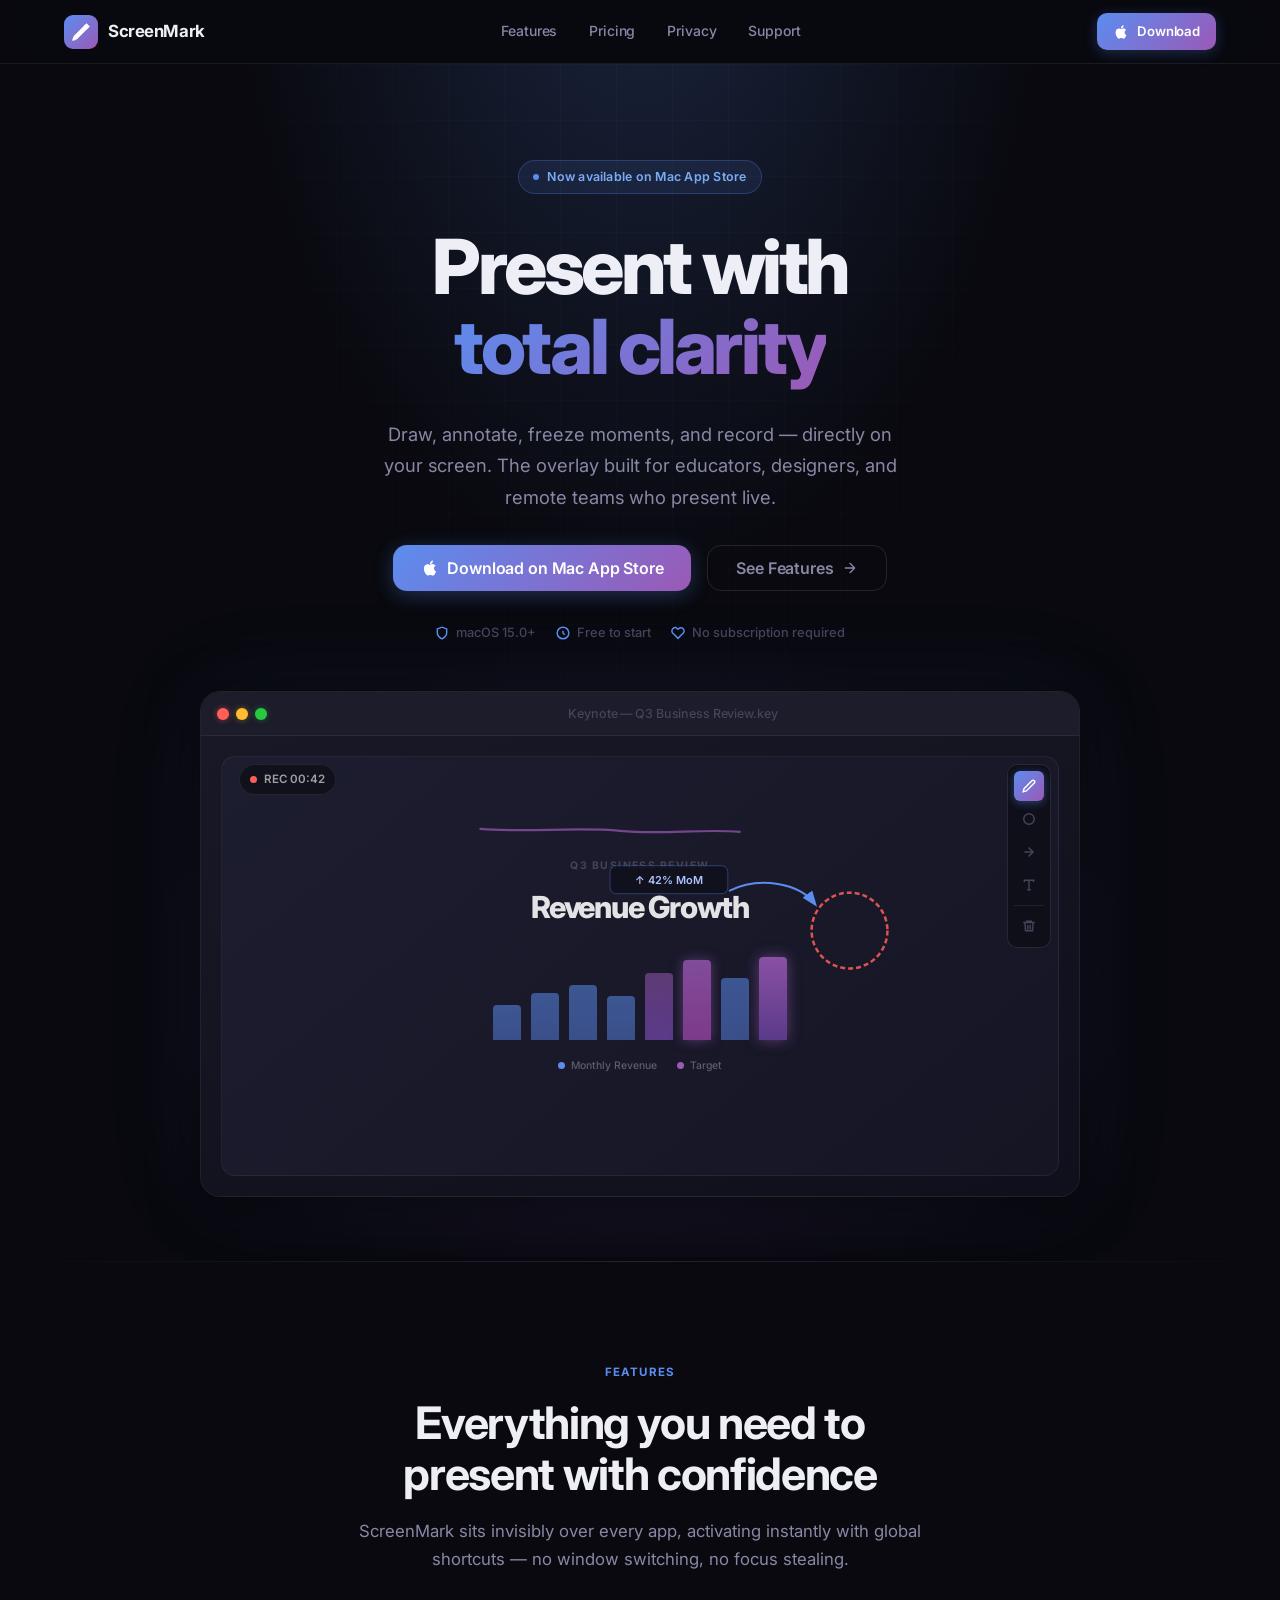
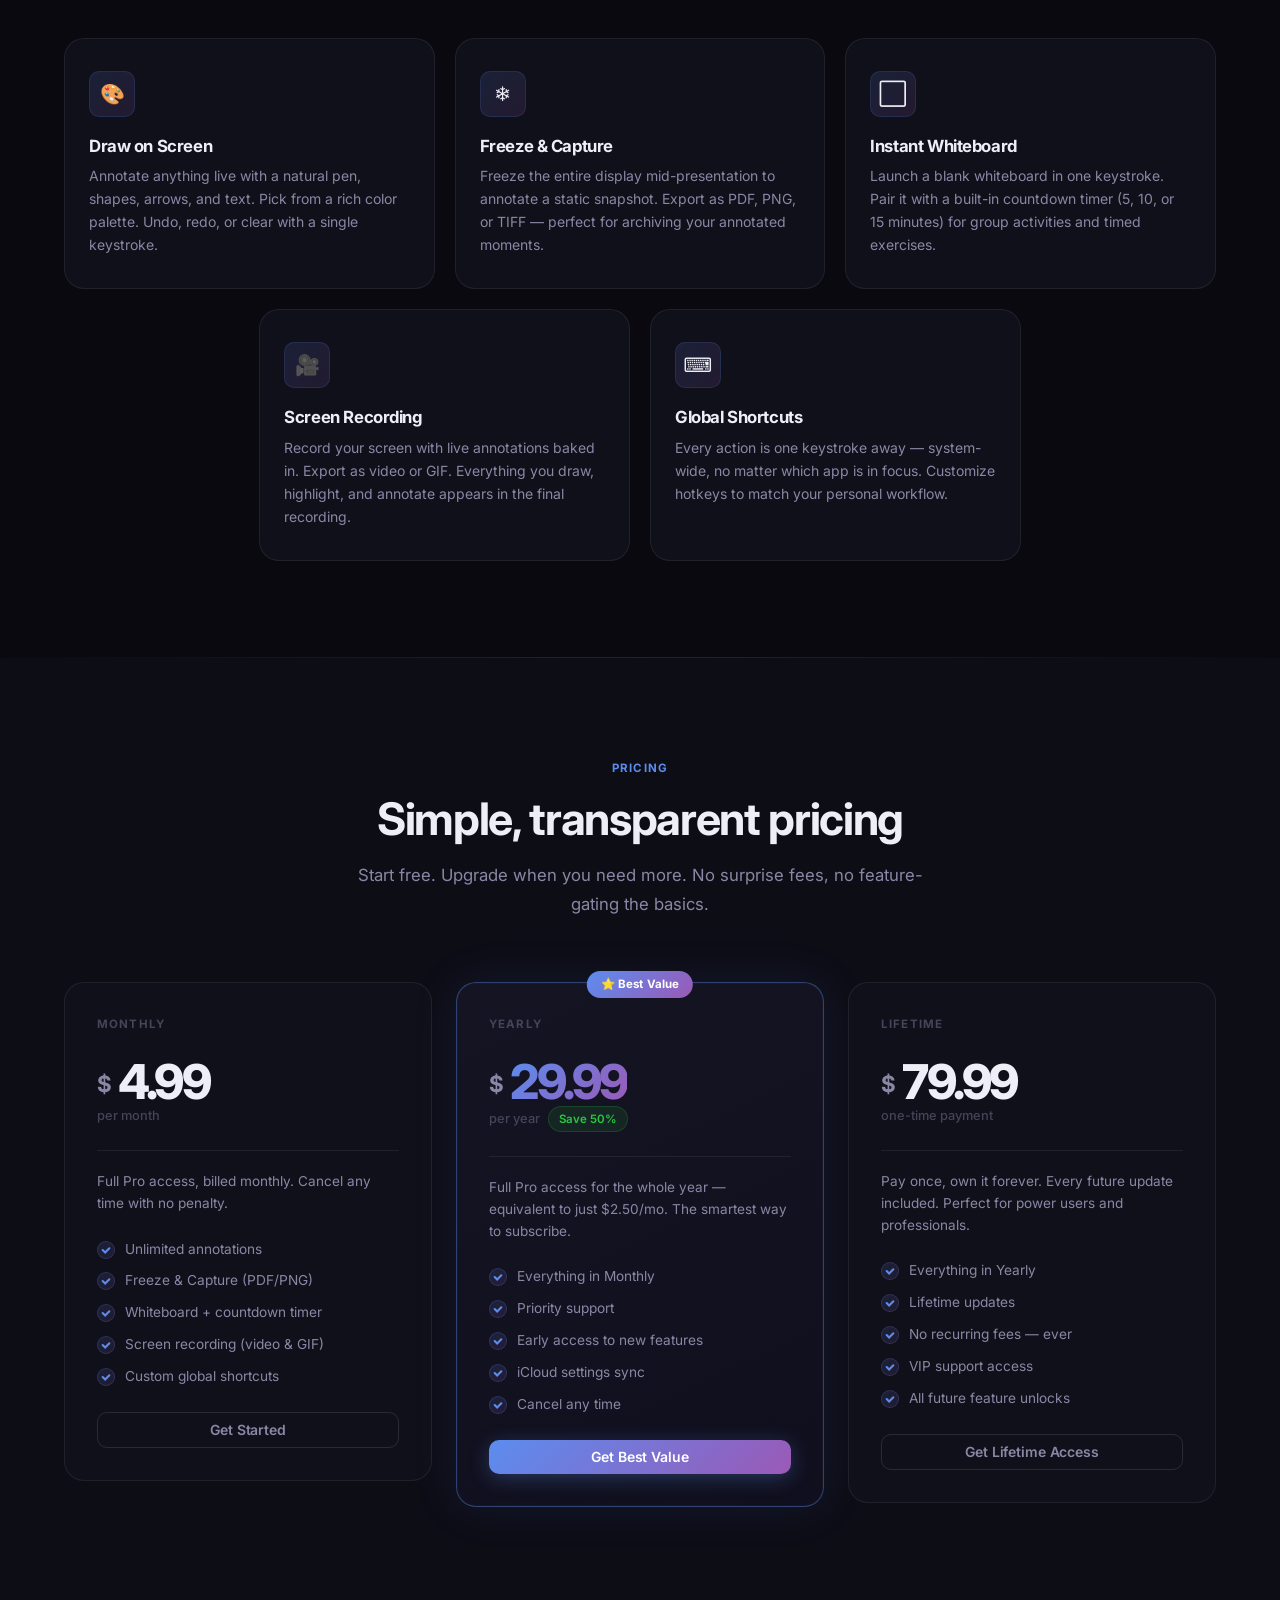
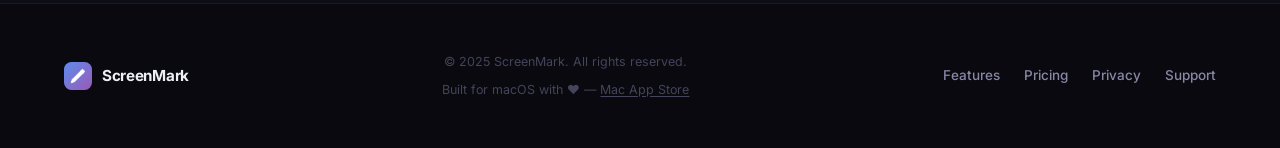
==== index.html @ d0763e87 "Rebuild public site: dark landing page + remove internal docs - Remove all internal docs (adr/, app-" ====
<!DOCTYPE html>
<html lang="en">
<head>
  <meta charset="UTF-8" />
  <meta name="viewport" content="width=device-width, initial-scale=1.0" />
  <title>ScreenMark — The Presentation Overlay for Mac</title>
  <meta name="description" content="Draw, annotate, freeze, and record directly on your screen. The macOS presentation overlay built for educators, designers, and remote teams." />
  <meta property="og:title" content="ScreenMark — The Presentation Overlay for Mac" />
  <meta property="og:description" content="Annotate your screen, freeze moments, collaborate on a whiteboard — all without leaving your presentation." />
  <meta property="og:type" content="website" />
  <meta name="twitter:card" content="summary_large_image" />
  <meta name="theme-color" content="#09090f" />
  <link rel="preconnect" href="https://fonts.googleapis.com" />
  <link rel="preconnect" href="https://fonts.gstatic.com" crossorigin />
  <link rel="stylesheet" href="assets/site.css" />
</head>
<body>

<!-- ============================================================
     NAVIGATION
     ============================================================ -->
<nav class="nav">
  <div class="nav-inner">
    <a href="index.html" class="nav-logo">
      <!-- Logo Icon -->
      <svg class="nav-logo-icon" width="34" height="34" viewBox="0 0 34 34" fill="none" xmlns="http://www.w3.org/2000/svg">
        <defs>
          <linearGradient id="lg1" x1="0%" y1="0%" x2="100%" y2="100%">
            <stop offset="0%" stop-color="#5b8def"/>
            <stop offset="100%" stop-color="#9b59b6"/>
          </linearGradient>
        </defs>
        <rect width="34" height="34" rx="9" fill="url(#lg1)"/>
        <path d="M22.5 8.5L25.5 11.5L13 24L8.5 25.5L10 21L22.5 8.5Z" fill="white" stroke="white" stroke-width=".5" stroke-linejoin="round"/>
        <path d="M20.5 10.5L23.5 13.5" stroke="rgba(255,255,255,0.55)" stroke-width="1.5" stroke-linecap="round"/>
        <circle cx="10" cy="24" r="1.5" fill="rgba(255,255,255,0.7)"/>
      </svg>
      ScreenMark
    </a>

    <div class="nav-links">
      <a href="#features">Features</a>
      <a href="#pricing">Pricing</a>
      <a href="privacy/">Privacy</a>
      <a href="support/">Support</a>
    </div>

    <div class="nav-actions">
      <a href="https://apps.apple.com/app/id6763122210" class="btn-appstore-nav" target="_blank" rel="noopener">
        <svg width="16" height="16" viewBox="0 0 24 24" fill="currentColor"><path d="M18.71 19.5c-.83 1.24-1.71 2.45-3.05 2.47-1.34.03-1.77-.79-3.29-.79-1.53 0-2 .77-3.27.82-1.31.05-2.3-1.32-3.14-2.53C4.25 17 2.94 12.45 4.7 9.39c.87-1.52 2.43-2.48 4.12-2.51 1.28-.02 2.5.87 3.29.87.78 0 2.26-1.07 3.8-.91.65.03 2.47.26 3.64 1.98-.09.06-2.17 1.28-2.15 3.81.03 3.02 2.65 4.03 2.68 4.04-.03.07-.42 1.44-1.38 2.83M13 3.5c.73-.83 1.94-1.46 2.94-1.5.13 1.17-.34 2.35-1.04 3.19-.69.85-1.83 1.51-2.95 1.42-.15-1.15.41-2.35 1.05-3.11z"/></svg>
        Download
      </a>
      <button class="nav-hamburger" id="hamburger" aria-label="Toggle menu">
        <span></span><span></span><span></span>
      </button>
    </div>
  </div>
</nav>

<div class="nav-mobile" id="navMobile">
  <a href="#features">Features</a>
  <a href="#pricing">Pricing</a>
  <a href="privacy/">Privacy</a>
  <a href="support/">Support</a>
  <a href="https://apps.apple.com/app/id6763122210" target="_blank" rel="noopener">↗ Download on Mac App Store</a>
</div>

<!-- ============================================================
     HERO
     ============================================================ -->
<section class="hero">
  <div class="hero-glow"></div>
  <div class="hero-grid-bg"></div>

  <div class="container">
    <div class="hero-inner">

      <div class="hero-badge fade-up">
        <span class="badge-dot"></span>
        Now available on Mac App Store
      </div>

      <h1 class="hero-headline fade-up">
        Present with<br />
        <span class="gradient-text">total clarity</span>
      </h1>

      <p class="hero-sub fade-up">
        Draw, annotate, freeze moments, and record — directly on your screen.
        The overlay built for educators, designers, and remote teams who present live.
      </p>

      <div class="hero-ctas fade-up">
        <a href="https://apps.apple.com/app/id6763122210" class="btn btn-primary btn-lg" target="_blank" rel="noopener">
          <svg width="18" height="18" viewBox="0 0 24 24" fill="currentColor"><path d="M18.71 19.5c-.83 1.24-1.71 2.45-3.05 2.47-1.34.03-1.77-.79-3.29-.79-1.53 0-2 .77-3.27.82-1.31.05-2.3-1.32-3.14-2.53C4.25 17 2.94 12.45 4.7 9.39c.87-1.52 2.43-2.48 4.12-2.51 1.28-.02 2.5.87 3.29.87.78 0 2.26-1.07 3.8-.91.65.03 2.47.26 3.64 1.98-.09.06-2.17 1.28-2.15 3.81.03 3.02 2.65 4.03 2.68 4.04-.03.07-.42 1.44-1.38 2.83M13 3.5c.73-.83 1.94-1.46 2.94-1.5.13 1.17-.34 2.35-1.04 3.19-.69.85-1.83 1.51-2.95 1.42-.15-1.15.41-2.35 1.05-3.11z"/></svg>
          Download on Mac App Store
        </a>
        <a href="#features" class="btn btn-ghost btn-lg">
          See Features
          <svg width="16" height="16" viewBox="0 0 24 24" fill="none" stroke="currentColor" stroke-width="2" stroke-linecap="round" stroke-linejoin="round"><path d="M5 12h14M12 5l7 7-7 7"/></svg>
        </a>
      </div>

      <div class="hero-meta fade-up">
        <div class="hero-meta-item">
          <svg width="14" height="14" viewBox="0 0 24 24" fill="none" stroke="currentColor" stroke-width="2.5"><path d="M12 22s8-4 8-10V5l-8-3-8 3v7c0 6 8 10 8 10z"/></svg>
          macOS 15.0+
        </div>
        <div class="hero-meta-item">
          <svg width="14" height="14" viewBox="0 0 24 24" fill="none" stroke="currentColor" stroke-width="2.5"><circle cx="12" cy="12" r="10"/><path d="M12 8v4l3 3"/></svg>
          Free to start
        </div>
        <div class="hero-meta-item">
          <svg width="14" height="14" viewBox="0 0 24 24" fill="none" stroke="currentColor" stroke-width="2.5"><path d="M20.84 4.61a5.5 5.5 0 0 0-7.78 0L12 5.67l-1.06-1.06a5.5 5.5 0 0 0-7.78 7.78l1.06 1.06L12 21.23l7.78-7.78 1.06-1.06a5.5 5.5 0 0 0 0-7.78z"/></svg>
          No subscription required
        </div>
      </div>

      <!-- Mock macOS Window -->
      <div class="hero-window-wrap fade-up">
        <div class="window-outer-glow"></div>
        <div class="mac-window">
          <div class="mac-titlebar">
            <div class="mac-dots">
              <div class="mac-dot close"></div>
              <div class="mac-dot min"></div>
              <div class="mac-dot max"></div>
            </div>
            <div class="mac-title-text">Keynote — Q3 Business Review.key</div>
          </div>

          <div class="mac-content">
            <!-- Slide content -->
            <div class="slide-frame">
              <div class="slide-header">
                <div class="slide-eyebrow">Q3 Business Review</div>
                <div class="slide-title">Revenue Growth</div>
              </div>

              <div class="slide-chart-area">
                <div class="s-bar" style="height:38%;background:linear-gradient(to top,#3a4f8a,#5b8def88);"></div>
                <div class="s-bar" style="height:52%;background:linear-gradient(to top,#3a4f8a,#5b8def88);"></div>
                <div class="s-bar" style="height:61%;background:linear-gradient(to top,#3a4f8a,#5b8def88);"></div>
                <div class="s-bar" style="height:48%;background:linear-gradient(to top,#3a4f8a,#5b8def88);"></div>
                <div class="s-bar" style="height:74%;background:linear-gradient(to top,#5b3a8a,#9b59b688);"></div>
                <div class="s-bar" style="height:88%;background:linear-gradient(to top,#7c3a8a,#9b59b6cc);box-shadow:0 0 12px rgba(155,89,182,.5);"></div>
                <div class="s-bar" style="height:68%;background:linear-gradient(to top,#3a4f8a,#5b8def88);"></div>
                <div class="s-bar" style="height:92%;background:linear-gradient(to top,#5b3a8a,#9b59b6dd);box-shadow:0 0 14px rgba(155,89,182,.55);"></div>
              </div>

              <div class="slide-legend">
                <div class="legend-item">
                  <div class="legend-dot" style="background:#5b8def;"></div>
                  Monthly Revenue
                </div>
                <div class="legend-item">
                  <div class="legend-dot" style="background:#9b59b6;"></div>
                  Target
                </div>
              </div>
            </div>

            <!-- SVG Annotations Overlay -->
            <svg class="window-annotations" viewBox="0 0 880 460" preserveAspectRatio="xMidYMid meet" xmlns="http://www.w3.org/2000/svg">
              <!-- Highlight circle around the peak bar -->
              <circle cx="650" cy="195" r="38" fill="none" stroke="#ff5f57" stroke-width="2.5" stroke-dasharray="5 3" opacity="0.85"/>
              <!-- Arrow pointing to circle -->
              <path d="M 530 155 C 560 140, 600 148, 615 168" fill="none" stroke="#5b8def" stroke-width="2" stroke-linecap="round" marker-end="url(#arrow)"/>
              <!-- Text annotation label -->
              <rect x="410" y="130" width="118" height="28" rx="6" fill="rgba(16,16,28,0.88)" stroke="rgba(91,141,239,0.35)" stroke-width="1"/>
              <text x="469" y="148" text-anchor="middle" font-family="Inter,system-ui,sans-serif" font-size="11" font-weight="600" fill="#aac4ff">↑ 42% MoM</text>
              <!-- Freehand underline on slide title area -->
              <path d="M 280 93 C 320 97, 380 91, 420 95 C 460 99, 500 93, 540 96" fill="none" stroke="#9b59b6" stroke-width="2.2" stroke-linecap="round" opacity="0.7"/>
              <!-- Arrowhead marker -->
              <defs>
                <marker id="arrow" markerWidth="8" markerHeight="8" refX="6" refY="3" orient="auto">
                  <path d="M0,0 L0,6 L8,3 z" fill="#5b8def"/>
                </marker>
              </defs>
            </svg>

            <!-- ScreenMark Overlay Toolbar -->
            <div class="sm-toolbar">
              <div class="sm-tool active" title="Pen">
                <svg width="14" height="14" viewBox="0 0 24 24" fill="none" stroke="currentColor" stroke-width="2.5" stroke-linecap="round"><path d="M17 3a2.828 2.828 0 1 1 4 4L7.5 20.5 2 22l1.5-5.5L17 3z"/></svg>
              </div>
              <div class="sm-tool" title="Circle">
                <svg width="14" height="14" viewBox="0 0 24 24" fill="none" stroke="currentColor" stroke-width="2.5"><circle cx="12" cy="12" r="9"/></svg>
              </div>
              <div class="sm-tool" title="Arrow">
                <svg width="14" height="14" viewBox="0 0 24 24" fill="none" stroke="currentColor" stroke-width="2.5" stroke-linecap="round"><path d="M5 12h14M12 5l7 7-7 7"/></svg>
              </div>
              <div class="sm-tool" title="Text">
                <svg width="14" height="14" viewBox="0 0 24 24" fill="none" stroke="currentColor" stroke-width="2.5"><path d="M4 7V4h16v3M9 20h6M12 4v16"/></svg>
              </div>
              <div style="height:1px;background:rgba(255,255,255,.08);margin:2px 0;"></div>
              <div class="sm-tool" title="Clear">
                <svg width="14" height="14" viewBox="0 0 24 24" fill="none" stroke="currentColor" stroke-width="2.5" stroke-linecap="round"><path d="M3 6h18M19 6l-1 14H6L5 6M10 11v6M14 11v6M8 6V4h8v2"/></svg>
              </div>
            </div>

            <!-- Recording indicator -->
            <div class="rec-indicator">
              <div class="rec-dot"></div>
              REC 00:42
            </div>
          </div>
        </div>
      </div>
      <!-- /mock window -->

    </div>
  </div>
</section>

<hr class="divider" />

<!-- ============================================================
     FEATURES
     ============================================================ -->
<section id="features">
  <div class="container">
    <div class="section-head center fade-up">
      <span class="section-tag">Features</span>
      <h2>Everything you need to present with confidence</h2>
      <p>ScreenMark sits invisibly over every app, activating instantly with global shortcuts — no window switching, no focus stealing.</p>
    </div>

    <div class="features-grid">

      <div class="feat-card fade-up">
        <div class="feat-icon">🎨</div>
        <h3>Draw on Screen</h3>
        <p>Annotate anything live with a natural pen, shapes, arrows, and text. Pick from a rich color palette. Undo, redo, or clear with a single keystroke.</p>
      </div>

      <div class="feat-card fade-up">
        <div class="feat-icon">❄️</div>
        <h3>Freeze &amp; Capture</h3>
        <p>Freeze the entire display mid-presentation to annotate a static snapshot. Export as PDF, PNG, or TIFF — perfect for archiving your annotated moments.</p>
      </div>

      <div class="feat-card fade-up">
        <div class="feat-icon">⬜</div>
        <h3>Instant Whiteboard</h3>
        <p>Launch a blank whiteboard in one keystroke. Pair it with a built-in countdown timer (5, 10, or 15 minutes) for group activities and timed exercises.</p>
      </div>

      <div class="feat-card fade-up">
        <div class="feat-icon">🎥</div>
        <h3>Screen Recording</h3>
        <p>Record your screen with live annotations baked in. Export as video or GIF. Everything you draw, highlight, and annotate appears in the final recording.</p>
      </div>

      <div class="feat-card fade-up">
        <div class="feat-icon">⌨️</div>
        <h3>Global Shortcuts</h3>
        <p>Every action is one keystroke away — system-wide, no matter which app is in focus. Customize hotkeys to match your personal workflow.</p>
      </div>

    </div>
  </div>
</section>

<hr class="divider" />

<!-- ============================================================
     PRICING
     ============================================================ -->
<section id="pricing" class="pricing-section">
  <div class="container">
    <div class="section-head center fade-up">
      <span class="section-tag">Pricing</span>
      <h2>Simple, transparent pricing</h2>
      <p>Start free. Upgrade when you need more. No surprise fees, no feature-gating the basics.</p>
    </div>

    <div class="pricing-grid">

      <!-- Monthly -->
      <div class="price-card fade-up">
        <div class="price-tier">Monthly</div>
        <div>
          <div class="price-amount-row">
            <span class="price-dollar">$</span>
            <span class="price-number">4.99</span>
          </div>
          <div class="price-period">per month</div>
        </div>
        <p class="price-desc">Full Pro access, billed monthly. Cancel any time with no penalty.</p>
        <ul class="price-features">
          <li class="price-feat">
            <span class="price-check"><svg viewBox="0 0 12 12" fill="none" stroke="currentColor" stroke-width="2.5" stroke-linecap="round"><path d="M2 6l3 3 5-5"/></svg></span>
            Unlimited annotations
          </li>
          <li class="price-feat">
            <span class="price-check"><svg viewBox="0 0 12 12" fill="none" stroke="currentColor" stroke-width="2.5" stroke-linecap="round"><path d="M2 6l3 3 5-5"/></svg></span>
            Freeze &amp; Capture (PDF/PNG)
          </li>
          <li class="price-feat">
            <span class="price-check"><svg viewBox="0 0 12 12" fill="none" stroke="currentColor" stroke-width="2.5" stroke-linecap="round"><path d="M2 6l3 3 5-5"/></svg></span>
            Whiteboard + countdown timer
          </li>
          <li class="price-feat">
            <span class="price-check"><svg viewBox="0 0 12 12" fill="none" stroke="currentColor" stroke-width="2.5" stroke-linecap="round"><path d="M2 6l3 3 5-5"/></svg></span>
            Screen recording (video &amp; GIF)
          </li>
          <li class="price-feat">
            <span class="price-check"><svg viewBox="0 0 12 12" fill="none" stroke="currentColor" stroke-width="2.5" stroke-linecap="round"><path d="M2 6l3 3 5-5"/></svg></span>
            Custom global shortcuts
          </li>
        </ul>
        <div class="price-cta">
          <a href="https://apps.apple.com/app/id6763122210" class="btn btn-ghost" target="_blank" rel="noopener">Get Started</a>
        </div>
      </div>

      <!-- Yearly (Best Value) -->
      <div class="price-card best fade-up">
        <div class="price-badge">⭐ Best Value</div>
        <div class="price-tier">Yearly</div>
        <div>
          <div class="price-amount-row">
            <span class="price-dollar">$</span>
            <span class="price-number gradient-text">29.99</span>
          </div>
          <div class="price-period" style="display:flex;align-items:center;gap:8px;">
            per year
            <span class="savings-tag">Save 50%</span>
          </div>
        </div>
        <p class="price-desc">Full Pro access for the whole year — equivalent to just $2.50/mo. The smartest way to subscribe.</p>
        <ul class="price-features">
          <li class="price-feat">
            <span class="price-check"><svg viewBox="0 0 12 12" fill="none" stroke="currentColor" stroke-width="2.5" stroke-linecap="round"><path d="M2 6l3 3 5-5"/></svg></span>
            Everything in Monthly
          </li>
          <li class="price-feat">
            <span class="price-check"><svg viewBox="0 0 12 12" fill="none" stroke="currentColor" stroke-width="2.5" stroke-linecap="round"><path d="M2 6l3 3 5-5"/></svg></span>
            Priority support
          </li>
          <li class="price-feat">
            <span class="price-check"><svg viewBox="0 0 12 12" fill="none" stroke="currentColor" stroke-width="2.5" stroke-linecap="round"><path d="M2 6l3 3 5-5"/></svg></span>
            Early access to new features
          </li>
          <li class="price-feat">
            <span class="price-check"><svg viewBox="0 0 12 12" fill="none" stroke="currentColor" stroke-width="2.5" stroke-linecap="round"><path d="M2 6l3 3 5-5"/></svg></span>
            iCloud settings sync
          </li>
          <li class="price-feat">
            <span class="price-check"><svg viewBox="0 0 12 12" fill="none" stroke="currentColor" stroke-width="2.5" stroke-linecap="round"><path d="M2 6l3 3 5-5"/></svg></span>
            Cancel any time
          </li>
        </ul>
        <div class="price-cta">
          <a href="https://apps.apple.com/app/id6763122210" class="btn btn-primary" target="_blank" rel="noopener">Get Best Value</a>
        </div>
      </div>

      <!-- Lifetime -->
      <div class="price-card fade-up">
        <div class="price-tier">Lifetime</div>
        <div>
          <div class="price-amount-row">
            <span class="price-dollar">$</span>
            <span class="price-number">79.99</span>
          </div>
          <div class="price-period">one-time payment</div>
        </div>
        <p class="price-desc">Pay once, own it forever. Every future update included. Perfect for power users and professionals.</p>
        <ul class="price-features">
          <li class="price-feat">
            <span class="price-check"><svg viewBox="0 0 12 12" fill="none" stroke="currentColor" stroke-width="2.5" stroke-linecap="round"><path d="M2 6l3 3 5-5"/></svg></span>
            Everything in Yearly
          </li>
          <li class="price-feat">
            <span class="price-check"><svg viewBox="0 0 12 12" fill="none" stroke="currentColor" stroke-width="2.5" stroke-linecap="round"><path d="M2 6l3 3 5-5"/></svg></span>
            Lifetime updates
          </li>
          <li class="price-feat">
            <span class="price-check"><svg viewBox="0 0 12 12" fill="none" stroke="currentColor" stroke-width="2.5" stroke-linecap="round"><path d="M2 6l3 3 5-5"/></svg></span>
            No recurring fees — ever
          </li>
          <li class="price-feat">
            <span class="price-check"><svg viewBox="0 0 12 12" fill="none" stroke="currentColor" stroke-width="2.5" stroke-linecap="round"><path d="M2 6l3 3 5-5"/></svg></span>
            VIP support access
          </li>
          <li class="price-feat">
            <span class="price-check"><svg viewBox="0 0 12 12" fill="none" stroke="currentColor" stroke-width="2.5" stroke-linecap="round"><path d="M2 6l3 3 5-5"/></svg></span>
            All future feature unlocks
          </li>
        </ul>
        <div class="price-cta">
          <a href="https://apps.apple.com/app/id6763122210" class="btn btn-ghost" target="_blank" rel="noopener">Get Lifetime Access</a>
        </div>
      </div>

    </div>
  </div>
</section>

<!-- ============================================================
     FOOTER
     ============================================================ -->
<footer class="footer">
  <div class="container">
    <div class="footer-inner">
      <a href="index.html" class="footer-brand">
        <svg width="28" height="28" viewBox="0 0 34 34" fill="none">
          <defs>
            <linearGradient id="lg2" x1="0%" y1="0%" x2="100%" y2="100%">
              <stop offset="0%" stop-color="#5b8def"/>
              <stop offset="100%" stop-color="#9b59b6"/>
            </linearGradient>
          </defs>
          <rect width="34" height="34" rx="9" fill="url(#lg2)"/>
          <path d="M22.5 8.5L25.5 11.5L13 24L8.5 25.5L10 21L22.5 8.5Z" fill="white" stroke="white" stroke-width=".5" stroke-linejoin="round"/>
          <path d="M20.5 10.5L23.5 13.5" stroke="rgba(255,255,255,0.55)" stroke-width="1.5" stroke-linecap="round"/>
          <circle cx="10" cy="24" r="1.5" fill="rgba(255,255,255,0.7)"/>
        </svg>
        ScreenMark
      </a>

      <div class="footer-center">
        <p class="footer-copy">&copy; 2025 ScreenMark. All rights reserved.</p>
        <p class="footer-copy">Built for macOS with ❤️ — <a href="https://apps.apple.com/app/id6763122210" target="_blank" rel="noopener">Mac App Store</a></p>
      </div>

      <nav class="footer-links">
        <a href="#features">Features</a>
        <a href="#pricing">Pricing</a>
        <a href="privacy/">Privacy</a>
        <a href="support/">Support</a>
      </nav>
    </div>
  </div>
</footer>

<script>
  // Mobile hamburger
  const btn = document.getElementById('hamburger');
  const menu = document.getElementById('navMobile');
  btn.addEventListener('click', () => {
    menu.classList.toggle('open');
  });
  // Close on link click
  menu.querySelectorAll('a').forEach(a => {
    a.addEventListener('click', () => menu.classList.remove('open'));
  });

  // Scroll fade-in animation
  const observer = new IntersectionObserver((entries) => {
    entries.forEach(e => {
      if (e.isIntersecting) {
        e.target.classList.add('visible');
        observer.unobserve(e.target);
      }
    });
  }, { threshold: 0.1, rootMargin: '0px 0px -40px 0px' });

  document.querySelectorAll('.fade-up').forEach((el, i) => {
    el.style.transitionDelay = `${(i % 4) * 0.08}s`;
    observer.observe(el);
  });
</script>

</body>
</html>
---- assets/site.css ----
/* ============================================================
   SCREENMARK — SITE STYLESHEET
   ============================================================ */

@import url('https://fonts.googleapis.com/css2?family=Inter:wght@300;400;500;600;700;800;900&display=swap');

/* ============================================================
   DESIGN TOKENS
   ============================================================ */
:root {
  --bg-primary:     #09090f;
  --bg-secondary:   #0d0d16;
  --bg-card:        #10101a;
  --bg-card-hover:  #15152280;
  --bg-window:      #13131e;

  --border:         rgba(255, 255, 255, 0.07);
  --border-strong:  rgba(255, 255, 255, 0.11);
  --border-accent:  rgba(91, 141, 239, 0.28);

  --text-primary:   #eeeef6;
  --text-secondary: #8888a6;
  --text-muted:     #44445a;

  --accent-1:  #5b8def;
  --accent-2:  #9b59b6;
  --accent-3:  #7c6cf0;

  --grad:       linear-gradient(135deg, #5b8def 0%, #9b59b6 100%);
  --grad-h:     linear-gradient(135deg, #6f9ef3 0%, #aa68c6 100%);
  --grad-sub:   linear-gradient(135deg, rgba(91,141,239,.14) 0%, rgba(155,89,182,.14) 100%);
  --grad-glow:  radial-gradient(ellipse at 50% -10%, rgba(91,141,239,.22) 0%, transparent 65%);
  --grad-grid:  linear-gradient(rgba(255,255,255,.035) 1px, transparent 1px),
                linear-gradient(90deg, rgba(255,255,255,.035) 1px, transparent 1px);

  --font: 'Inter', system-ui, -apple-system, BlinkMacSystemFont, 'Segoe UI', sans-serif;

  --sp-1:  4px;
  --sp-2:  8px;
  --sp-3:  12px;
  --sp-4:  16px;
  --sp-5:  20px;
  --sp-6:  24px;
  --sp-8:  32px;
  --sp-10: 40px;
  --sp-12: 48px;
  --sp-16: 64px;
  --sp-24: 96px;

  --r-sm: 6px;
  --r-md: 10px;
  --r-lg: 14px;
  --r-xl: 20px;
  --r-2xl: 28px;

  --shadow-sm:   0 2px 8px rgba(0,0,0,.35);
  --shadow-md:   0 4px 24px rgba(0,0,0,.45);
  --shadow-lg:   0 8px 48px rgba(0,0,0,.55);
  --shadow-glow: 0 0 60px rgba(91,141,239,.12);

  --ease: cubic-bezier(.4,0,.2,1);
  --t:    .2s;
  --ts:   .35s;

  --nav-h: 64px;
  --container: 1200px;
  --pad: 24px;
}

/* ============================================================
   RESET
   ============================================================ */
*, *::before, *::after { box-sizing: border-box; margin: 0; padding: 0; }

html {
  font-size: 16px;
  scroll-behavior: smooth;
  -webkit-font-smoothing: antialiased;
  -moz-osx-font-smoothing: grayscale;
}

body {
  font-family: var(--font);
  background: var(--bg-primary);
  color: var(--text-primary);
  line-height: 1.6;
  overflow-x: hidden;
}

img, svg { max-width: 100%; display: block; }
a { color: inherit; text-decoration: none; }
ul, ol { list-style: none; }
button { font-family: inherit; cursor: pointer; border: none; background: none; }

/* ============================================================
   TYPOGRAPHY
   ============================================================ */
h1, h2, h3, h4 {
  line-height: 1.15;
  letter-spacing: -.03em;
  font-weight: 700;
}
h1 { font-size: clamp(2.6rem, 6.5vw, 4.75rem); font-weight: 800; }
h2 { font-size: clamp(1.85rem, 4vw, 2.8rem); }
h3 { font-size: clamp(1.15rem, 2vw, 1.4rem); font-weight: 700; }
p  { color: var(--text-secondary); }

.gradient-text {
  background: var(--grad);
  -webkit-background-clip: text;
  -webkit-text-fill-color: transparent;
  background-clip: text;
}

/* ============================================================
   LAYOUT
   ============================================================ */
.container {
  max-width: var(--container);
  margin: 0 auto;
  padding: 0 var(--pad);
}

/* ============================================================
   NAVIGATION
   ============================================================ */
.nav {
  position: sticky;
  top: 0;
  z-index: 200;
  height: var(--nav-h);
  display: flex;
  align-items: center;
  background: rgba(9, 9, 15, .82);
  backdrop-filter: blur(24px) saturate(180%);
  -webkit-backdrop-filter: blur(24px) saturate(180%);
  border-bottom: 1px solid var(--border);
}

.nav-inner {
  display: flex;
  align-items: center;
  justify-content: space-between;
  width: 100%;
  max-width: var(--container);
  margin: 0 auto;
  padding: 0 var(--pad);
  gap: var(--sp-8);
}

.nav-logo {
  display: flex;
  align-items: center;
  gap: 10px;
  font-size: 1.05rem;
  font-weight: 700;
  letter-spacing: -.025em;
  color: var(--text-primary);
  flex-shrink: 0;
  transition: opacity var(--t) var(--ease);
}
.nav-logo:hover { opacity: .8; }

.nav-links {
  display: flex;
  align-items: center;
  gap: var(--sp-8);
  flex: 1;
  justify-content: center;
}
.nav-links a {
  font-size: .875rem;
  font-weight: 500;
  color: var(--text-secondary);
  letter-spacing: -.01em;
  transition: color var(--t) var(--ease);
}
.nav-links a:hover { color: var(--text-primary); }

.nav-actions { display: flex; align-items: center; gap: var(--sp-3); flex-shrink: 0; }

.nav-hamburger {
  display: none;
  flex-direction: column;
  gap: 5px;
  padding: 8px;
}
.nav-hamburger span {
  display: block;
  width: 22px;
  height: 2px;
  background: var(--text-secondary);
  border-radius: 2px;
  transition: var(--t) var(--ease);
}

.nav-mobile {
  display: none;
  position: fixed;
  top: var(--nav-h);
  left: 0;
  right: 0;
  z-index: 199;
  background: rgba(9, 9, 15, .97);
  backdrop-filter: blur(24px);
  border-bottom: 1px solid var(--border);
  padding: var(--sp-5) var(--pad) var(--sp-6);
  flex-direction: column;
  gap: var(--sp-1);
}
.nav-mobile.open { display: flex; }
.nav-mobile a {
  padding: var(--sp-3) 0;
  font-size: .95rem;
  font-weight: 500;
  color: var(--text-secondary);
  border-bottom: 1px solid var(--border);
  transition: color var(--t) var(--ease);
}
.nav-mobile a:last-child { border: none; }
.nav-mobile a:hover { color: var(--text-primary); }

/* ============================================================
   BUTTONS
   ============================================================ */
.btn {
  display: inline-flex;
  align-items: center;
  justify-content: center;
  gap: 8px;
  padding: 10px 20px;
  border-radius: var(--r-md);
  font-size: .875rem;
  font-weight: 600;
  letter-spacing: -.01em;
  white-space: nowrap;
  cursor: pointer;
  border: none;
  text-decoration: none;
  transition: all var(--t) var(--ease);
  line-height: 1;
}

.btn-primary {
  background: var(--grad);
  color: #fff;
  box-shadow: 0 4px 20px rgba(91,141,239,.3);
}
.btn-primary:hover {
  background: var(--grad-h);
  transform: translateY(-1px);
  box-shadow: 0 8px 32px rgba(91,141,239,.42);
}
.btn-primary:active { transform: translateY(0); }

.btn-ghost {
  background: transparent;
  color: var(--text-secondary);
  border: 1px solid var(--border-strong);
}
.btn-ghost:hover {
  color: var(--text-primary);
  border-color: var(--border-accent);
  background: rgba(91,141,239,.06);
}

.btn-lg {
  padding: 14px 28px;
  font-size: 1rem;
  border-radius: var(--r-lg);
}

.btn-sm {
  padding: 7px 14px;
  font-size: .8rem;
  border-radius: var(--r-sm);
}

.btn-appstore-nav {
  display: inline-flex;
  align-items: center;
  gap: 8px;
  padding: 8px 16px;
  background: var(--grad);
  color: #fff;
  border-radius: var(--r-md);
  font-size: .825rem;
  font-weight: 600;
  letter-spacing: -.01em;
  transition: all var(--t) var(--ease);
  box-shadow: 0 3px 14px rgba(91,141,239,.28);
}
.btn-appstore-nav:hover {
  transform: translateY(-1px);
  box-shadow: 0 6px 22px rgba(91,141,239,.42);
  opacity: .95;
}

/* ============================================================
   HERO
   ============================================================ */
.hero {
  position: relative;
  padding: var(--sp-24) 0 var(--sp-16);
  overflow: hidden;
}

.hero-glow {
  position: absolute;
  top: -120px;
  left: 50%;
  transform: translateX(-50%);
  width: 900px;
  height: 700px;
  background: var(--grad-glow);
  pointer-events: none;
  z-index: 0;
}

.hero-grid-bg {
  position: absolute;
  inset: 0;
  background-image: var(--grad-grid);
  background-size: 56px 56px;
  mask-image: radial-gradient(ellipse at 50% 0%, rgba(0,0,0,.6) 0%, transparent 72%);
  -webkit-mask-image: radial-gradient(ellipse at 50% 0%, rgba(0,0,0,.6) 0%, transparent 72%);
  pointer-events: none;
  z-index: 0;
}

.hero-inner {
  position: relative;
  z-index: 1;
  display: flex;
  flex-direction: column;
  align-items: center;
  text-align: center;
  gap: var(--sp-8);
}

.hero-badge {
  display: inline-flex;
  align-items: center;
  gap: 8px;
  padding: 6px 14px;
  background: rgba(91,141,239,.1);
  border: 1px solid rgba(91,141,239,.25);
  border-radius: 100px;
  font-size: .775rem;
  font-weight: 600;
  color: #7aacf5;
  letter-spacing: .02em;
}
.badge-dot {
  width: 6px;
  height: 6px;
  border-radius: 50%;
  background: var(--accent-1);
  animation: badgePulse 2.2s ease-in-out infinite;
}

@keyframes badgePulse {
  0%, 100% { opacity: 1; transform: scale(1); }
  50% { opacity: .5; transform: scale(1.35); }
}

.hero-headline {
  max-width: 720px;
  letter-spacing: -.045em;
  line-height: 1.06;
}
.hero-sub {
  font-size: clamp(.95rem, 2vw, 1.15rem);
  color: var(--text-secondary);
  max-width: 530px;
  line-height: 1.7;
  font-weight: 400;
}
.hero-ctas {
  display: flex;
  gap: var(--sp-4);
  flex-wrap: wrap;
  justify-content: center;
  align-items: center;
}

.hero-meta {
  display: flex;
  align-items: center;
  gap: var(--sp-5);
  flex-wrap: wrap;
  justify-content: center;
}
.hero-meta-item {
  display: flex;
  align-items: center;
  gap: 7px;
  font-size: .8rem;
  color: var(--text-muted);
  font-weight: 500;
}
.hero-meta-item svg { color: var(--accent-1); }

/* ============================================================
   MOCK MACOS WINDOW
   ============================================================ */
.hero-window-wrap {
  position: relative;
  width: 100%;
  max-width: 880px;
  margin-top: var(--sp-4);
}

.window-outer-glow {
  position: absolute;
  inset: -60px;
  background: radial-gradient(ellipse at 50% 55%, rgba(91,141,239,.16) 0%, rgba(155,89,182,.07) 40%, transparent 70%);
  pointer-events: none;
}

.mac-window {
  position: relative;
  border-radius: var(--r-xl);
  overflow: hidden;
  border: 1px solid rgba(255,255,255,.1);
  box-shadow:
    0 0 0 1px rgba(255,255,255,.04) inset,
    var(--shadow-lg),
    0 0 100px rgba(91,141,239,.1);
}

.mac-titlebar {
  display: flex;
  align-items: center;
  gap: var(--sp-4);
  height: 44px;
  padding: 0 16px;
  background: #1c1c2a;
  border-bottom: 1px solid rgba(255,255,255,.07);
  flex-shrink: 0;
}
.mac-dots { display: flex; gap: 7px; }
.mac-dot {
  width: 12px; height: 12px;
  border-radius: 50%;
}
.mac-dot.close  { background: #ff5f57; box-shadow: 0 0 6px rgba(255,95,87,.5); }
.mac-dot.min    { background: #febc2e; box-shadow: 0 0 6px rgba(254,188,46,.4); }
.mac-dot.max    { background: #28c840; box-shadow: 0 0 6px rgba(40,200,64,.4); }

.mac-title-text {
  flex: 1;
  text-align: center;
  font-size: .78rem;
  font-weight: 500;
  color: var(--text-muted);
  letter-spacing: -.01em;
}

.mac-content {
  position: relative;
  height: 460px;
  background: linear-gradient(160deg, #181826 0%, #10101c 100%);
  overflow: hidden;
}

/* Slide inside the window */
.slide-frame {
  position: absolute;
  inset: 20px;
  border-radius: var(--r-lg);
  background: linear-gradient(140deg, #1d1d30 0%, #151524 100%);
  border: 1px solid rgba(255,255,255,.05);
  overflow: hidden;
  display: flex;
  flex-direction: column;
  align-items: center;
  justify-content: center;
  gap: 18px;
}

.slide-header {
  text-align: center;
}
.slide-eyebrow {
  font-size: .65rem;
  font-weight: 700;
  letter-spacing: .14em;
  text-transform: uppercase;
  color: var(--text-muted);
  margin-bottom: 8px;
}
.slide-title {
  font-size: 1.9rem;
  font-weight: 800;
  letter-spacing: -.04em;
  color: rgba(255,255,255,.88);
}

.slide-chart-area {
  display: flex;
  align-items: flex-end;
  gap: 10px;
  height: 90px;
  padding: 0 var(--sp-4);
}
.s-bar {
  border-radius: 4px 4px 0 0;
  width: 28px;
  transition: opacity .3s;
}

.slide-legend {
  display: flex;
  gap: 20px;
}
.legend-item {
  display: flex;
  align-items: center;
  gap: 6px;
  font-size: .65rem;
  color: rgba(255,255,255,.3);
  font-weight: 500;
}
.legend-dot {
  width: 7px; height: 7px;
  border-radius: 50%;
}

/* SVG annotation overlay */
.window-annotations {
  position: absolute;
  inset: 0;
  pointer-events: none;
}

/* ScreenMark overlay toolbar (right side of window) */
.sm-toolbar {
  position: absolute;
  top: 28px;
  right: 28px;
  display: flex;
  flex-direction: column;
  gap: 3px;
  padding: 6px;
  background: rgba(16,16,26,.92);
  border: 1px solid rgba(255,255,255,.1);
  border-radius: var(--r-md);
  backdrop-filter: blur(12px);
}
.sm-tool {
  width: 30px; height: 30px;
  border-radius: var(--r-sm);
  display: flex;
  align-items: center;
  justify-content: center;
  color: var(--text-muted);
  transition: background var(--t), color var(--t);
  font-size: .7rem;
}
.sm-tool.active {
  background: var(--grad);
  color: #fff;
  box-shadow: 0 2px 8px rgba(91,141,239,.4);
}
.sm-tool:hover:not(.active) {
  background: rgba(255,255,255,.06);
  color: var(--text-secondary);
}

/* Recording indicator */
.rec-indicator {
  position: absolute;
  top: 28px;
  left: 38px;
  display: flex;
  align-items: center;
  gap: 7px;
  padding: 5px 10px;
  background: rgba(16,16,26,.88);
  border: 1px solid rgba(255,255,255,.08);
  border-radius: 100px;
  font-size: .72rem;
  font-weight: 600;
  color: rgba(255,255,255,.6);
  backdrop-filter: blur(8px);
}
.rec-dot {
  width: 7px; height: 7px;
  border-radius: 50%;
  background: #ff5f57;
  animation: recPulse 1.4s ease-in-out infinite;
}
@keyframes recPulse {
  0%, 100% { opacity: 1; }
  50% { opacity: .35; }
}

/* ============================================================
   SECTION BASE
   ============================================================ */
section { padding: var(--sp-24) 0; }

.section-tag {
  display: inline-block;
  font-size: .72rem;
  font-weight: 700;
  text-transform: uppercase;
  letter-spacing: .1em;
  color: var(--accent-1);
  margin-bottom: var(--sp-4);
}

.section-head {
  margin-bottom: var(--sp-16);
}
.section-head.center {
  text-align: center;
  max-width: 600px;
  margin-left: auto;
  margin-right: auto;
}
.section-head h2 { margin-bottom: var(--sp-4); }
.section-head p { font-size: 1.05rem; line-height: 1.7; }

.divider {
  height: 1px;
  border: none;
  background: linear-gradient(90deg, transparent, var(--border-strong), transparent);
}

/* ============================================================
   FEATURES
   ============================================================ */
.features-grid {
  display: grid;
  grid-template-columns: repeat(6, 1fr);
  gap: var(--sp-5);
}
.feat-card {
  grid-column: span 2;
  padding: var(--sp-8) var(--sp-6);
  background: var(--bg-card);
  border: 1px solid var(--border);
  border-radius: var(--r-xl);
  position: relative;
  overflow: hidden;
  transition: all var(--t) var(--ease);
}
.feat-card::after {
  content: '';
  position: absolute;
  inset: 0;
  border-radius: var(--r-xl);
  border: 1px solid transparent;
  background: var(--grad) border-box;
  -webkit-mask: linear-gradient(#fff 0 0) padding-box, linear-gradient(#fff 0 0);
  -webkit-mask-composite: destination-out;
  mask-composite: exclude;
  opacity: 0;
  transition: opacity var(--t) var(--ease);
}
.feat-card:hover { background: var(--bg-card-hover); transform: translateY(-4px); box-shadow: var(--shadow-md); }
.feat-card:hover::after { opacity: 1; }

/* Row 2: items 4 and 5 — centered 2+2 layout */
.feat-card:nth-child(4) { grid-column: 2 / span 2; }
.feat-card:nth-child(5) { grid-column: 4 / span 2; }

.feat-icon {
  width: 46px;
  height: 46px;
  border-radius: var(--r-md);
  background: var(--grad-sub);
  border: 1px solid rgba(91,141,239,.15);
  display: flex;
  align-items: center;
  justify-content: center;
  font-size: 1.25rem;
  margin-bottom: var(--sp-5);
  transition: background var(--t), border-color var(--t);
}
.feat-card:hover .feat-icon {
  background: linear-gradient(135deg, rgba(91,141,239,.25) 0%, rgba(155,89,182,.25) 100%);
  border-color: rgba(91,141,239,.3);
}

.feat-card h3 {
  font-size: 1.05rem;
  font-weight: 700;
  margin-bottom: var(--sp-2);
  letter-spacing: -.025em;
}
.feat-card p {
  font-size: .875rem;
  line-height: 1.65;
  color: var(--text-secondary);
}

/* ============================================================
   PRICING
   ============================================================ */
.pricing-section { background: var(--bg-secondary); }

.pricing-grid {
  display: grid;
  grid-template-columns: repeat(3, 1fr);
  gap: var(--sp-6);
  align-items: start;
}

.price-card {
  padding: var(--sp-8);
  background: var(--bg-card);
  border: 1px solid var(--border);
  border-radius: var(--r-xl);
  display: flex;
  flex-direction: column;
  gap: var(--sp-6);
  position: relative;
  transition: all var(--t) var(--ease);
}
.price-card:hover {
  border-color: var(--border-accent);
  transform: translateY(-3px);
  box-shadow: var(--shadow-glow);
}
.price-card.best {
  border-color: rgba(91,141,239,.4);
  background: linear-gradient(155deg, #141422 0%, #100f1e 100%);
  box-shadow: 0 0 48px rgba(91,141,239,.1), 0 0 0 1px rgba(155,89,182,.06) inset;
}

.price-badge {
  position: absolute;
  top: -12px;
  left: 50%;
  transform: translateX(-50%);
  padding: 4px 14px;
  background: var(--grad);
  border-radius: 100px;
  font-size: .72rem;
  font-weight: 700;
  color: #fff;
  white-space: nowrap;
  letter-spacing: .01em;
}

.price-tier {
  font-size: .72rem;
  font-weight: 700;
  text-transform: uppercase;
  letter-spacing: .1em;
  color: var(--text-muted);
}

.price-amount-row {
  display: flex;
  align-items: baseline;
  gap: 6px;
}
.price-dollar {
  font-size: 1.4rem;
  font-weight: 700;
  color: var(--text-secondary);
  align-self: flex-start;
  margin-top: 8px;
}
.price-number {
  font-size: 3rem;
  font-weight: 800;
  letter-spacing: -.05em;
  color: var(--text-primary);
  line-height: 1;
}
.price-period {
  font-size: .8rem;
  color: var(--text-muted);
  font-weight: 500;
}

.price-desc {
  font-size: .85rem;
  color: var(--text-secondary);
  line-height: 1.6;
  border-top: 1px solid var(--border);
  padding-top: var(--sp-5);
}

.price-features {
  display: flex;
  flex-direction: column;
  gap: 10px;
  flex: 1;
}
.price-feat {
  display: flex;
  align-items: center;
  gap: 10px;
  font-size: .855rem;
  color: var(--text-secondary);
}
.price-check {
  flex-shrink: 0;
  width: 18px;
  height: 18px;
  border-radius: 50%;
  background: var(--grad-sub);
  border: 1px solid rgba(91,141,239,.2);
  display: flex;
  align-items: center;
  justify-content: center;
}
.price-check svg { width: 10px; height: 10px; color: var(--accent-1); }

.price-cta { margin-top: auto; }
.price-cta .btn { width: 100%; }

/* Savings tag */
.savings-tag {
  display: inline-flex;
  align-items: center;
  gap: 5px;
  padding: 3px 10px;
  background: rgba(40,200,64,.1);
  border: 1px solid rgba(40,200,64,.2);
  border-radius: 100px;
  font-size: .72rem;
  font-weight: 600;
  color: #28c840;
}

/* ============================================================
   FOOTER
   ============================================================ */
.footer {
  padding: var(--sp-12) 0;
  border-top: 1px solid var(--border);
}
.footer-inner {
  display: flex;
  align-items: center;
  justify-content: space-between;
  flex-wrap: wrap;
  gap: var(--sp-5);
}
.footer-brand {
  display: flex;
  align-items: center;
  gap: 10px;
  font-weight: 700;
  font-size: .95rem;
  letter-spacing: -.02em;
  color: var(--text-primary);
}
.footer-center {
  display: flex;
  flex-direction: column;
  align-items: center;
  gap: var(--sp-2);
}
.footer-copy {
  font-size: .78rem;
  color: var(--text-muted);
}
.footer-copy a {
  color: var(--text-muted);
  text-decoration: underline;
  text-underline-offset: 2px;
}
.footer-links {
  display: flex;
  gap: var(--sp-6);
}
.footer-links a {
  font-size: .845rem;
  font-weight: 500;
  color: var(--text-secondary);
  transition: color var(--t) var(--ease);
}
.footer-links a:hover { color: var(--text-primary); }

/* ============================================================
   INNER PAGE HERO
   ============================================================ */
.page-hero {
  padding: var(--sp-16) 0 var(--sp-10);
  border-bottom: 1px solid var(--border);
}
.page-hero h1 {
  font-size: clamp(2rem, 5vw, 3rem);
  font-weight: 800;
  letter-spacing: -.04em;
  margin-bottom: var(--sp-3);
}
.page-hero .meta-line {
  font-size: .85rem;
  color: var(--text-muted);
  font-weight: 500;
}

/* ============================================================
   PROSE (Privacy / Support content)
   ============================================================ */
.page-content { padding: var(--sp-16) 0 var(--sp-24); }
.prose-wrap { max-width: 780px; }

.prose h2 {
  font-size: 1.25rem;
  font-weight: 700;
  letter-spacing: -.025em;
  margin-top: var(--sp-12);
  margin-bottom: var(--sp-4);
  padding-bottom: var(--sp-3);
  border-bottom: 1px solid var(--border);
  color: var(--text-primary);
}
.prose h2:first-child { margin-top: 0; }

.prose p {
  font-size: .925rem;
  line-height: 1.78;
  color: var(--text-secondary);
  margin-bottom: var(--sp-4);
}
.prose p:last-child { margin-bottom: 0; }

.prose ul, .prose ol {
  padding-left: var(--sp-6);
  margin-bottom: var(--sp-4);
}
.prose li {
  font-size: .925rem;
  line-height: 1.7;
  color: var(--text-secondary);
  margin-bottom: var(--sp-2);
  list-style: disc;
}

.prose strong { color: var(--text-primary); font-weight: 600; }

.prose a {
  color: var(--accent-1);
  text-decoration: underline;
  text-decoration-color: rgba(91,141,239,.3);
  text-underline-offset: 3px;
  transition: text-decoration-color var(--t);
}
.prose a:hover { text-decoration-color: var(--accent-1); }

.info-callout {
  display: flex;
  gap: var(--sp-4);
  padding: var(--sp-5) var(--sp-6);
  background: rgba(91,141,239,.07);
  border: 1px solid rgba(91,141,239,.18);
  border-radius: var(--r-lg);
  margin-bottom: var(--sp-8);
}
.info-callout-icon { font-size: 1.1rem; flex-shrink: 0; margin-top: 1px; }
.info-callout p { margin: 0; font-size: .875rem; color: rgba(170,195,255,.8); }

/* ============================================================
   FAQ (Support page)
   ============================================================ */
.faq-list {
  display: flex;
  flex-direction: column;
  gap: var(--sp-4);
  margin-top: var(--sp-6);
}
.faq-item {
  padding: var(--sp-6);
  background: var(--bg-card);
  border: 1px solid var(--border);
  border-radius: var(--r-lg);
  transition: border-color var(--t) var(--ease);
}
.faq-item:hover { border-color: var(--border-accent); }
.faq-item h3 {
  font-size: .975rem;
  font-weight: 600;
  letter-spacing: -.015em;
  margin-bottom: var(--sp-3);
  color: var(--text-primary);
}
.faq-item p {
  font-size: .875rem;
  line-height: 1.68;
  margin: 0;
}

.contact-card {
  margin-top: var(--sp-16);
  padding: var(--sp-12) var(--sp-10);
  background: var(--grad-sub);
  border: 1px solid var(--border-accent);
  border-radius: var(--r-2xl);
  text-align: center;
  display: flex;
  flex-direction: column;
  align-items: center;
  gap: var(--sp-4);
}
.contact-card h2 {
  font-size: 1.6rem;
  letter-spacing: -.035em;
  color: var(--text-primary);
}
.contact-card p { font-size: .95rem; max-width: 440px; }
.contact-email {
  display: inline-flex;
  align-items: center;
  gap: 8px;
  font-size: 1.05rem;
  font-weight: 700;
  color: var(--accent-1);
  letter-spacing: -.015em;
  padding: 10px 20px;
  border: 1px solid rgba(91,141,239,.25);
  border-radius: var(--r-md);
  background: rgba(91,141,239,.07);
  transition: all var(--t) var(--ease);
}
.contact-email:hover {
  background: rgba(91,141,239,.13);
  border-color: rgba(91,141,239,.4);
}

/* ============================================================
   BACK LINK
   ============================================================ */
.back-link {
  display: inline-flex;
  align-items: center;
  gap: 7px;
  font-size: .85rem;
  font-weight: 500;
  color: var(--text-secondary);
  margin-bottom: var(--sp-5);
  transition: color var(--t) var(--ease);
}
.back-link:hover { color: var(--text-primary); }

/* ============================================================
   SCROLL FADE ANIMATION
   ============================================================ */
.fade-up {
  opacity: 0;
  transform: translateY(24px);
  transition: opacity .6s var(--ease), transform .6s var(--ease);
}
.fade-up.visible {
  opacity: 1;
  transform: translateY(0);
}

/* ============================================================
   RESPONSIVE — TABLET (≤ 768px)
   ============================================================ */
@media (max-width: 768px) {
  :root {
    --pad: 20px;
    --sp-24: 72px;
    --sp-16: 52px;
  }

  .nav-links,
  .btn-appstore-nav { display: none; }
  .nav-hamburger { display: flex; }

  .features-grid { grid-template-columns: repeat(2, 1fr); }
  .feat-card { grid-column: span 1; }
  .feat-card:nth-child(4),
  .feat-card:nth-child(5) { grid-column: span 1; }

  .pricing-grid {
    grid-template-columns: 1fr;
    max-width: 400px;
    margin: 0 auto;
  }

  .hero-ctas { flex-direction: column; align-items: center; }

  .mac-content { height: 320px; }
  .sm-toolbar { display: none; }
  .rec-indicator { display: none; }
  .slide-title { font-size: 1.35rem; }

  .footer-inner { flex-direction: column; align-items: flex-start; }
  .footer-center { align-items: flex-start; }
  .footer-links { flex-wrap: wrap; gap: var(--sp-4); }
}

/* ============================================================
   RESPONSIVE — MOBILE (≤ 480px)
   ============================================================ */
@media (max-width: 480px) {
  :root {
    --pad: 16px;
    --sp-24: 56px;
    --sp-16: 44px;
  }

  .features-grid { grid-template-columns: 1fr; }
  .feat-card:nth-child(4),
  .feat-card:nth-child(5) { grid-column: span 1; }

  .pricing-grid { max-width: 100%; }

  .mac-content { height: 220px; }
  .slide-chart-area { height: 55px; }
  .slide-legend { display: none; }
  .s-bar { width: 18px; }

  .hero-window-wrap { margin-top: var(--sp-4); }

  .contact-card { padding: var(--sp-8) var(--sp-5); }
  .contact-card h2 { font-size: 1.25rem; }

  .section-head.center { text-align: left; margin-left: 0; margin-right: 0; }

  .footer-links { flex-direction: column; gap: var(--sp-3); }
}
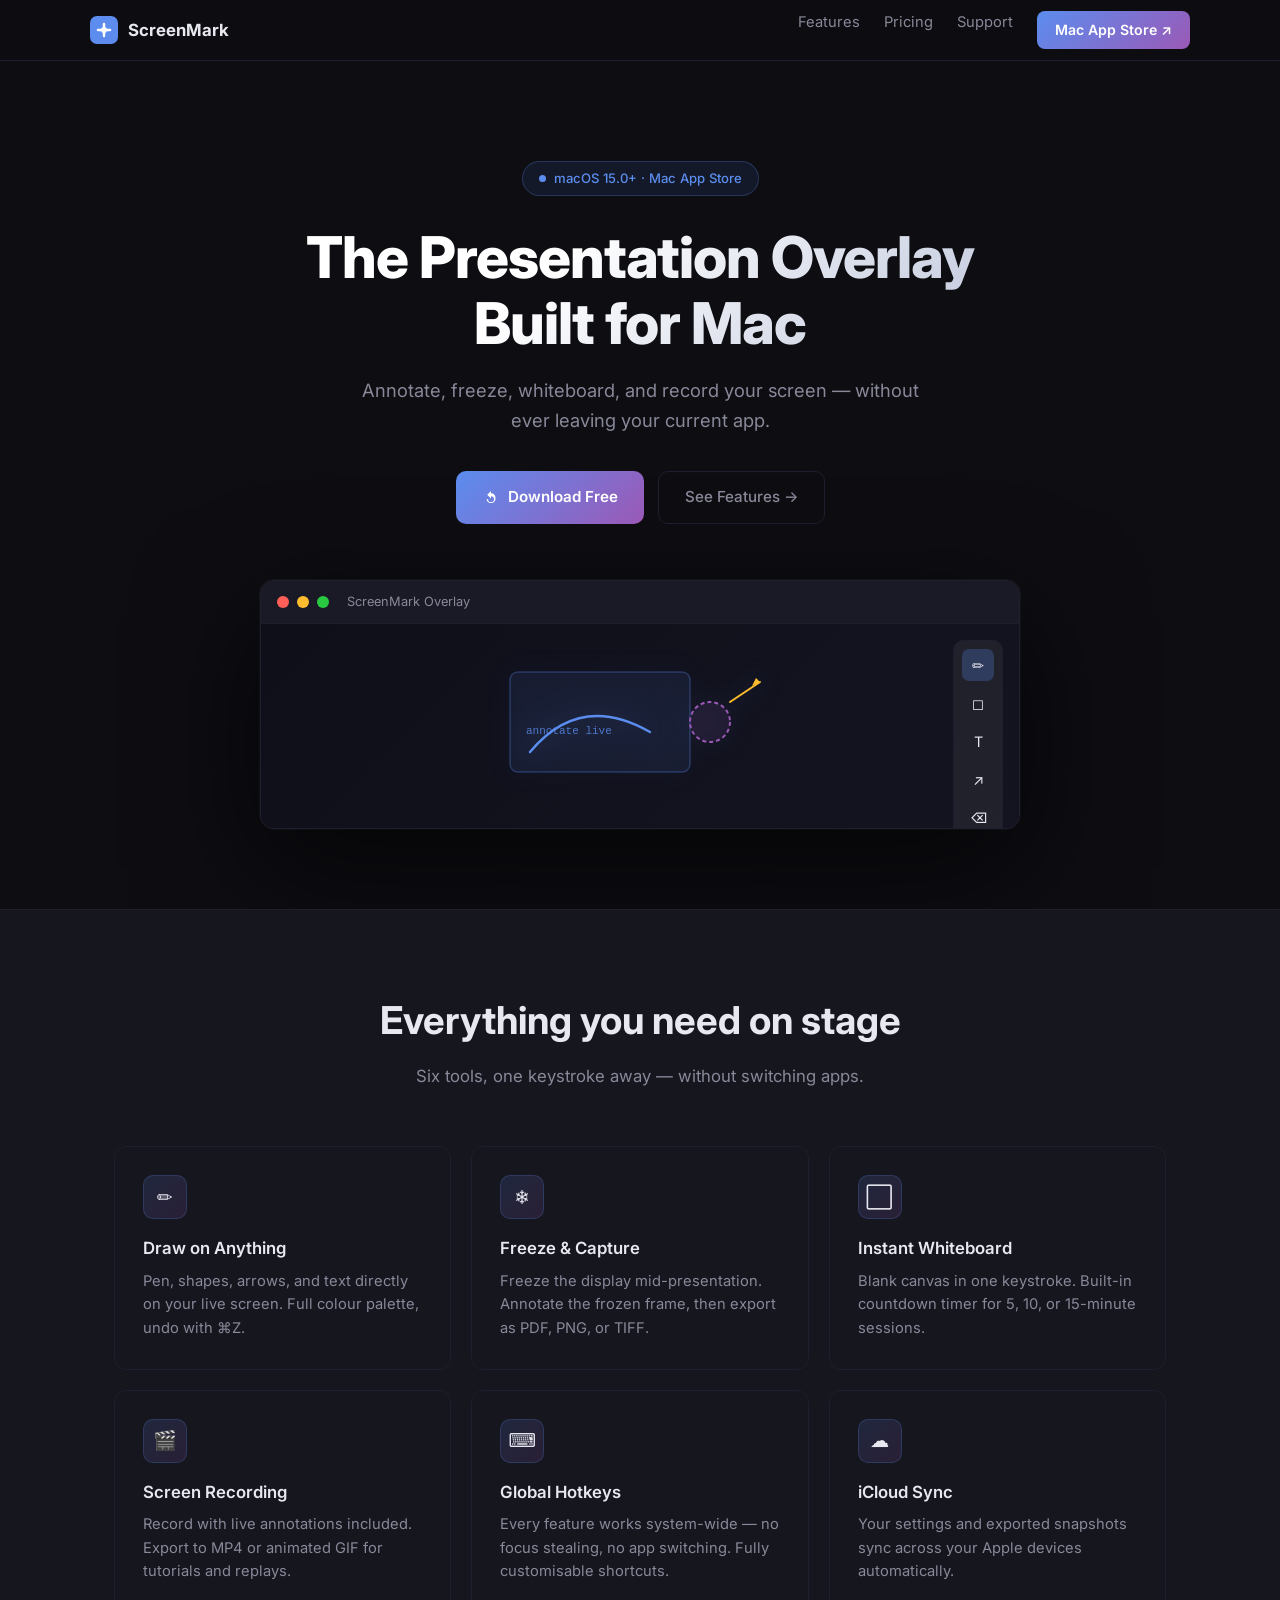
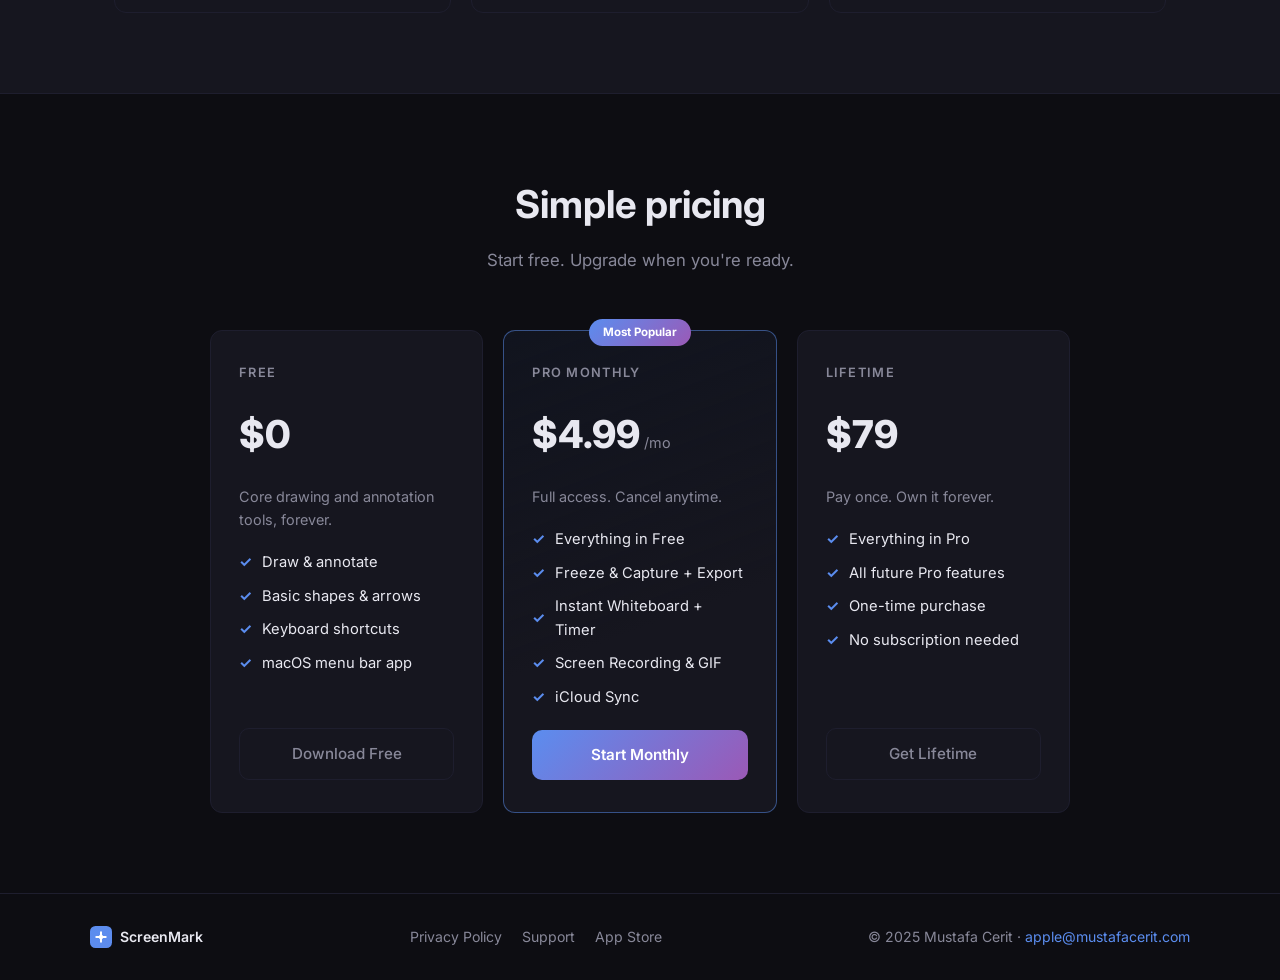
==== commit 440cf400: "Simplify landing pages: clean dark design, correct support email, remove complex pricing cards - ind" ====
--- a/index.html
+++ b/index.html
@@ -2,467 +2,195 @@
 <html lang="en">
 <head>
   <meta charset="UTF-8" />
-  <meta name="viewport" content="width=device-width, initial-scale=1.0" />
-  <title>ScreenMark — The Presentation Overlay for Mac</title>
-  <meta name="description" content="Draw, annotate, freeze, and record directly on your screen. The macOS presentation overlay built for educators, designers, and remote teams." />
-  <meta property="og:title" content="ScreenMark — The Presentation Overlay for Mac" />
-  <meta property="og:description" content="Annotate your screen, freeze moments, collaborate on a whiteboard — all without leaving your presentation." />
-  <meta property="og:type" content="website" />
-  <meta name="twitter:card" content="summary_large_image" />
-  <meta name="theme-color" content="#09090f" />
+  <meta name="viewport" content="width=device-width,initial-scale=1" />
+  <title>ScreenMark — Presentation Overlay for Mac</title>
+  <meta name="description" content="Annotate, freeze, whiteboard, and record your screen — all without leaving your current app." />
   <link rel="preconnect" href="https://fonts.googleapis.com" />
-  <link rel="preconnect" href="https://fonts.gstatic.com" crossorigin />
+  <link rel="stylesheet" href="https://fonts.googleapis.com/css2?family=Inter:wght@400;500;600;700;800&display=swap" />
   <link rel="stylesheet" href="assets/site.css" />
 </head>
 <body>
 
-<!-- ============================================================
-     NAVIGATION
-     ============================================================ -->
-<nav class="nav">
+<nav>
   <div class="nav-inner">
-    <a href="index.html" class="nav-logo">
-      <!-- Logo Icon -->
-      <svg class="nav-logo-icon" width="34" height="34" viewBox="0 0 34 34" fill="none" xmlns="http://www.w3.org/2000/svg">
-        <defs>
-          <linearGradient id="lg1" x1="0%" y1="0%" x2="100%" y2="100%">
-            <stop offset="0%" stop-color="#5b8def"/>
-            <stop offset="100%" stop-color="#9b59b6"/>
-          </linearGradient>
-        </defs>
-        <rect width="34" height="34" rx="9" fill="url(#lg1)"/>
-        <path d="M22.5 8.5L25.5 11.5L13 24L8.5 25.5L10 21L22.5 8.5Z" fill="white" stroke="white" stroke-width=".5" stroke-linejoin="round"/>
-        <path d="M20.5 10.5L23.5 13.5" stroke="rgba(255,255,255,0.55)" stroke-width="1.5" stroke-linecap="round"/>
-        <circle cx="10" cy="24" r="1.5" fill="rgba(255,255,255,0.7)"/>
+    <a class="nav-logo" href="/">
+      <svg width="28" height="28" viewBox="0 0 28 28" fill="none">
+        <rect width="28" height="28" rx="7" fill="url(#ng)"/>
+        <path d="M8 14h12M14 8v12" stroke="#fff" stroke-width="2.5" stroke-linecap="round"/>
+        <circle cx="14" cy="14" r="3" fill="#fff" opacity=".9"/>
+        <defs><linearGradient id="ng" x1="0" y1="0" x2="28" y2="28"><stop stop-color="#5b8def"/><stop offset="1" stop-color="#9b59b6"/></linearGradient></defs>
       </svg>
       ScreenMark
     </a>
-
     <div class="nav-links">
       <a href="#features">Features</a>
       <a href="#pricing">Pricing</a>
-      <a href="privacy/">Privacy</a>
       <a href="support/">Support</a>
-    </div>
-
-    <div class="nav-actions">
-      <a href="https://apps.apple.com/app/id6763122210" class="btn-appstore-nav" target="_blank" rel="noopener">
-        <svg width="16" height="16" viewBox="0 0 24 24" fill="currentColor"><path d="M18.71 19.5c-.83 1.24-1.71 2.45-3.05 2.47-1.34.03-1.77-.79-3.29-.79-1.53 0-2 .77-3.27.82-1.31.05-2.3-1.32-3.14-2.53C4.25 17 2.94 12.45 4.7 9.39c.87-1.52 2.43-2.48 4.12-2.51 1.28-.02 2.5.87 3.29.87.78 0 2.26-1.07 3.8-.91.65.03 2.47.26 3.64 1.98-.09.06-2.17 1.28-2.15 3.81.03 3.02 2.65 4.03 2.68 4.04-.03.07-.42 1.44-1.38 2.83M13 3.5c.73-.83 1.94-1.46 2.94-1.5.13 1.17-.34 2.35-1.04 3.19-.69.85-1.83 1.51-2.95 1.42-.15-1.15.41-2.35 1.05-3.11z"/></svg>
-        Download
+      <a class="btn-nav" href="https://apps.apple.com/app/id6763122210" target="_blank" rel="noopener">
+        Mac App Store ↗
       </a>
-      <button class="nav-hamburger" id="hamburger" aria-label="Toggle menu">
-        <span></span><span></span><span></span>
-      </button>
     </div>
   </div>
 </nav>
 
-<div class="nav-mobile" id="navMobile">
-  <a href="#features">Features</a>
-  <a href="#pricing">Pricing</a>
-  <a href="privacy/">Privacy</a>
-  <a href="support/">Support</a>
-  <a href="https://apps.apple.com/app/id6763122210" target="_blank" rel="noopener">↗ Download on Mac App Store</a>
-</div>
+<!-- HERO -->
+<section class="hero">
+  <div class="container">
+    <div class="hero-badge">macOS 15.0+ · Mac App Store</div>
+    <h1>The Presentation Overlay<br>Built for Mac</h1>
+    <p>Annotate, freeze, whiteboard, and record your screen — without ever leaving your current app.</p>
+    <div class="hero-ctas">
+      <a class="btn-primary" href="https://apps.apple.com/app/id6763122210" target="_blank" rel="noopener">
+        <svg width="18" height="18" viewBox="0 0 18 18" fill="none"><path d="M13.5 9.75A4.5 4.5 0 0 0 9 5.25V3l-3.75 3.75L9 10.5V8.25a3 3 0 1 1-3 3H4.5a4.5 4.5 0 1 0 9-1.5z" fill="currentColor"/></svg>
+        Download Free
+      </a>
+      <a class="btn-secondary" href="#features">See Features →</a>
+    </div>
 
-<!-- ============================================================
-     HERO
-     ============================================================ -->
-<section class="hero">
-  <div class="hero-glow"></div>
-  <div class="hero-grid-bg"></div>
-
-  <div class="container">
-    <div class="hero-inner">
-
-      <div class="hero-badge fade-up">
-        <span class="badge-dot"></span>
-        Now available on Mac App Store
+    <div class="hero-window">
+      <div class="window-bar">
+        <div class="dot dot-r"></div>
+        <div class="dot dot-y"></div>
+        <div class="dot dot-g"></div>
+        <span class="window-title">ScreenMark Overlay</span>
       </div>
-
-      <h1 class="hero-headline fade-up">
-        Present with<br />
-        <span class="gradient-text">total clarity</span>
-      </h1>
-
-      <p class="hero-sub fade-up">
-        Draw, annotate, freeze moments, and record — directly on your screen.
-        The overlay built for educators, designers, and remote teams who present live.
-      </p>
-
-      <div class="hero-ctas fade-up">
-        <a href="https://apps.apple.com/app/id6763122210" class="btn btn-primary btn-lg" target="_blank" rel="noopener">
-          <svg width="18" height="18" viewBox="0 0 24 24" fill="currentColor"><path d="M18.71 19.5c-.83 1.24-1.71 2.45-3.05 2.47-1.34.03-1.77-.79-3.29-.79-1.53 0-2 .77-3.27.82-1.31.05-2.3-1.32-3.14-2.53C4.25 17 2.94 12.45 4.7 9.39c.87-1.52 2.43-2.48 4.12-2.51 1.28-.02 2.5.87 3.29.87.78 0 2.26-1.07 3.8-.91.65.03 2.47.26 3.64 1.98-.09.06-2.17 1.28-2.15 3.81.03 3.02 2.65 4.03 2.68 4.04-.03.07-.42 1.44-1.38 2.83M13 3.5c.73-.83 1.94-1.46 2.94-1.5.13 1.17-.34 2.35-1.04 3.19-.69.85-1.83 1.51-2.95 1.42-.15-1.15.41-2.35 1.05-3.11z"/></svg>
-          Download on Mac App Store
-        </a>
-        <a href="#features" class="btn btn-ghost btn-lg">
-          See Features
-          <svg width="16" height="16" viewBox="0 0 24 24" fill="none" stroke="currentColor" stroke-width="2" stroke-linecap="round" stroke-linejoin="round"><path d="M5 12h14M12 5l7 7-7 7"/></svg>
-        </a>
-      </div>
-
-      <div class="hero-meta fade-up">
-        <div class="hero-meta-item">
-          <svg width="14" height="14" viewBox="0 0 24 24" fill="none" stroke="currentColor" stroke-width="2.5"><path d="M12 22s8-4 8-10V5l-8-3-8 3v7c0 6 8 10 8 10z"/></svg>
-          macOS 15.0+
+      <div class="window-body">
+        <div class="toolbar">
+          <div class="tool active" title="Pen">✏️</div>
+          <div class="tool" title="Shapes">◻️</div>
+          <div class="tool" title="Text">T</div>
+          <div class="tool" title="Arrow">↗</div>
+          <div class="tool" title="Clear">⌫</div>
         </div>
-        <div class="hero-meta-item">
-          <svg width="14" height="14" viewBox="0 0 24 24" fill="none" stroke="currentColor" stroke-width="2.5"><circle cx="12" cy="12" r="10"/><path d="M12 8v4l3 3"/></svg>
-          Free to start
-        </div>
-        <div class="hero-meta-item">
-          <svg width="14" height="14" viewBox="0 0 24 24" fill="none" stroke="currentColor" stroke-width="2.5"><path d="M20.84 4.61a5.5 5.5 0 0 0-7.78 0L12 5.67l-1.06-1.06a5.5 5.5 0 0 0-7.78 7.78l1.06 1.06L12 21.23l7.78-7.78 1.06-1.06a5.5 5.5 0 0 0 0-7.78z"/></svg>
-          No subscription required
+        <div class="annotation-demo">
+          <svg width="300" height="140" viewBox="0 0 300 140" fill="none">
+            <rect x="20" y="20" width="180" height="100" rx="8" fill="rgba(91,141,239,.08)" stroke="rgba(91,141,239,.3)" stroke-width="1.5"/>
+            <path d="M 40 100 Q 90 40 160 80" stroke="#5b8def" stroke-width="2.5" stroke-linecap="round" fill="none"/>
+            <circle cx="220" cy="70" r="20" stroke="#9b59b6" stroke-width="2" fill="rgba(155,89,182,.1)" stroke-dasharray="4 3"/>
+            <line x1="240" y1="50" x2="270" y2="30" stroke="#febc2e" stroke-width="2" stroke-linecap="round"/>
+            <polygon points="270,30 262,34 266,26" fill="#febc2e"/>
+            <text x="36" y="82" font-family="monospace" font-size="11" fill="#5b8def" opacity=".8">annotate live</text>
+          </svg>
         </div>
       </div>
-
-      <!-- Mock macOS Window -->
-      <div class="hero-window-wrap fade-up">
-        <div class="window-outer-glow"></div>
-        <div class="mac-window">
-          <div class="mac-titlebar">
-            <div class="mac-dots">
-              <div class="mac-dot close"></div>
-              <div class="mac-dot min"></div>
-              <div class="mac-dot max"></div>
-            </div>
-            <div class="mac-title-text">Keynote — Q3 Business Review.key</div>
-          </div>
-
-          <div class="mac-content">
-            <!-- Slide content -->
-            <div class="slide-frame">
-              <div class="slide-header">
-                <div class="slide-eyebrow">Q3 Business Review</div>
-                <div class="slide-title">Revenue Growth</div>
-              </div>
-
-              <div class="slide-chart-area">
-                <div class="s-bar" style="height:38%;background:linear-gradient(to top,#3a4f8a,#5b8def88);"></div>
-                <div class="s-bar" style="height:52%;background:linear-gradient(to top,#3a4f8a,#5b8def88);"></div>
-                <div class="s-bar" style="height:61%;background:linear-gradient(to top,#3a4f8a,#5b8def88);"></div>
-                <div class="s-bar" style="height:48%;background:linear-gradient(to top,#3a4f8a,#5b8def88);"></div>
-                <div class="s-bar" style="height:74%;background:linear-gradient(to top,#5b3a8a,#9b59b688);"></div>
-                <div class="s-bar" style="height:88%;background:linear-gradient(to top,#7c3a8a,#9b59b6cc);box-shadow:0 0 12px rgba(155,89,182,.5);"></div>
-                <div class="s-bar" style="height:68%;background:linear-gradient(to top,#3a4f8a,#5b8def88);"></div>
-                <div class="s-bar" style="height:92%;background:linear-gradient(to top,#5b3a8a,#9b59b6dd);box-shadow:0 0 14px rgba(155,89,182,.55);"></div>
-              </div>
-
-              <div class="slide-legend">
-                <div class="legend-item">
-                  <div class="legend-dot" style="background:#5b8def;"></div>
-                  Monthly Revenue
-                </div>
-                <div class="legend-item">
-                  <div class="legend-dot" style="background:#9b59b6;"></div>
-                  Target
-                </div>
-              </div>
-            </div>
-
-            <!-- SVG Annotations Overlay -->
-            <svg class="window-annotations" viewBox="0 0 880 460" preserveAspectRatio="xMidYMid meet" xmlns="http://www.w3.org/2000/svg">
-              <!-- Highlight circle around the peak bar -->
-              <circle cx="650" cy="195" r="38" fill="none" stroke="#ff5f57" stroke-width="2.5" stroke-dasharray="5 3" opacity="0.85"/>
-              <!-- Arrow pointing to circle -->
-              <path d="M 530 155 C 560 140, 600 148, 615 168" fill="none" stroke="#5b8def" stroke-width="2" stroke-linecap="round" marker-end="url(#arrow)"/>
-              <!-- Text annotation label -->
-              <rect x="410" y="130" width="118" height="28" rx="6" fill="rgba(16,16,28,0.88)" stroke="rgba(91,141,239,0.35)" stroke-width="1"/>
-              <text x="469" y="148" text-anchor="middle" font-family="Inter,system-ui,sans-serif" font-size="11" font-weight="600" fill="#aac4ff">↑ 42% MoM</text>
-              <!-- Freehand underline on slide title area -->
-              <path d="M 280 93 C 320 97, 380 91, 420 95 C 460 99, 500 93, 540 96" fill="none" stroke="#9b59b6" stroke-width="2.2" stroke-linecap="round" opacity="0.7"/>
-              <!-- Arrowhead marker -->
-              <defs>
-                <marker id="arrow" markerWidth="8" markerHeight="8" refX="6" refY="3" orient="auto">
-                  <path d="M0,0 L0,6 L8,3 z" fill="#5b8def"/>
-                </marker>
-              </defs>
-            </svg>
-
-            <!-- ScreenMark Overlay Toolbar -->
-            <div class="sm-toolbar">
-              <div class="sm-tool active" title="Pen">
-                <svg width="14" height="14" viewBox="0 0 24 24" fill="none" stroke="currentColor" stroke-width="2.5" stroke-linecap="round"><path d="M17 3a2.828 2.828 0 1 1 4 4L7.5 20.5 2 22l1.5-5.5L17 3z"/></svg>
-              </div>
-              <div class="sm-tool" title="Circle">
-                <svg width="14" height="14" viewBox="0 0 24 24" fill="none" stroke="currentColor" stroke-width="2.5"><circle cx="12" cy="12" r="9"/></svg>
-              </div>
-              <div class="sm-tool" title="Arrow">
-                <svg width="14" height="14" viewBox="0 0 24 24" fill="none" stroke="currentColor" stroke-width="2.5" stroke-linecap="round"><path d="M5 12h14M12 5l7 7-7 7"/></svg>
-              </div>
-              <div class="sm-tool" title="Text">
-                <svg width="14" height="14" viewBox="0 0 24 24" fill="none" stroke="currentColor" stroke-width="2.5"><path d="M4 7V4h16v3M9 20h6M12 4v16"/></svg>
-              </div>
-              <div style="height:1px;background:rgba(255,255,255,.08);margin:2px 0;"></div>
-              <div class="sm-tool" title="Clear">
-                <svg width="14" height="14" viewBox="0 0 24 24" fill="none" stroke="currentColor" stroke-width="2.5" stroke-linecap="round"><path d="M3 6h18M19 6l-1 14H6L5 6M10 11v6M14 11v6M8 6V4h8v2"/></svg>
-              </div>
-            </div>
-
-            <!-- Recording indicator -->
-            <div class="rec-indicator">
-              <div class="rec-dot"></div>
-              REC 00:42
-            </div>
-          </div>
-        </div>
-      </div>
-      <!-- /mock window -->
-
     </div>
   </div>
 </section>
 
-<hr class="divider" />
-
-<!-- ============================================================
-     FEATURES
-     ============================================================ -->
-<section id="features">
+<!-- FEATURES -->
+<section id="features" style="background:var(--bg-card);border-top:1px solid var(--border);border-bottom:1px solid var(--border);">
   <div class="container">
-    <div class="section-head center fade-up">
-      <span class="section-tag">Features</span>
-      <h2>Everything you need to present with confidence</h2>
-      <p>ScreenMark sits invisibly over every app, activating instantly with global shortcuts — no window switching, no focus stealing.</p>
+    <div class="section-header">
+      <h2>Everything you need on stage</h2>
+      <p>Six tools, one keystroke away — without switching apps.</p>
     </div>
-
     <div class="features-grid">
-
-      <div class="feat-card fade-up">
-        <div class="feat-icon">🎨</div>
-        <h3>Draw on Screen</h3>
-        <p>Annotate anything live with a natural pen, shapes, arrows, and text. Pick from a rich color palette. Undo, redo, or clear with a single keystroke.</p>
+      <div class="feature-card">
+        <div class="feature-icon">✏️</div>
+        <h3>Draw on Anything</h3>
+        <p>Pen, shapes, arrows, and text directly on your live screen. Full colour palette, undo with ⌘Z.</p>
       </div>
-
-      <div class="feat-card fade-up">
-        <div class="feat-icon">❄️</div>
-        <h3>Freeze &amp; Capture</h3>
-        <p>Freeze the entire display mid-presentation to annotate a static snapshot. Export as PDF, PNG, or TIFF — perfect for archiving your annotated moments.</p>
+      <div class="feature-card">
+        <div class="feature-icon">❄️</div>
+        <h3>Freeze & Capture</h3>
+        <p>Freeze the display mid-presentation. Annotate the frozen frame, then export as PDF, PNG, or TIFF.</p>
       </div>
-
-      <div class="feat-card fade-up">
-        <div class="feat-icon">⬜</div>
+      <div class="feature-card">
+        <div class="feature-icon">⬜</div>
         <h3>Instant Whiteboard</h3>
-        <p>Launch a blank whiteboard in one keystroke. Pair it with a built-in countdown timer (5, 10, or 15 minutes) for group activities and timed exercises.</p>
+        <p>Blank canvas in one keystroke. Built-in countdown timer for 5, 10, or 15-minute sessions.</p>
       </div>
-
-      <div class="feat-card fade-up">
-        <div class="feat-icon">🎥</div>
+      <div class="feature-card">
+        <div class="feature-icon">🎬</div>
         <h3>Screen Recording</h3>
-        <p>Record your screen with live annotations baked in. Export as video or GIF. Everything you draw, highlight, and annotate appears in the final recording.</p>
+        <p>Record with live annotations included. Export to MP4 or animated GIF for tutorials and replays.</p>
       </div>
-
-      <div class="feat-card fade-up">
-        <div class="feat-icon">⌨️</div>
-        <h3>Global Shortcuts</h3>
-        <p>Every action is one keystroke away — system-wide, no matter which app is in focus. Customize hotkeys to match your personal workflow.</p>
+      <div class="feature-card">
+        <div class="feature-icon">⌨️</div>
+        <h3>Global Hotkeys</h3>
+        <p>Every feature works system-wide — no focus stealing, no app switching. Fully customisable shortcuts.</p>
       </div>
-
+      <div class="feature-card">
+        <div class="feature-icon">☁️</div>
+        <h3>iCloud Sync</h3>
+        <p>Your settings and exported snapshots sync across your Apple devices automatically.</p>
+      </div>
     </div>
   </div>
 </section>
 
-<hr class="divider" />
-
-<!-- ============================================================
-     PRICING
-     ============================================================ -->
-<section id="pricing" class="pricing-section">
+<!-- PRICING -->
+<section id="pricing">
   <div class="container">
-    <div class="section-head center fade-up">
-      <span class="section-tag">Pricing</span>
-      <h2>Simple, transparent pricing</h2>
-      <p>Start free. Upgrade when you need more. No surprise fees, no feature-gating the basics.</p>
+    <div class="section-header">
+      <h2>Simple pricing</h2>
+      <p>Start free. Upgrade when you're ready.</p>
     </div>
-
     <div class="pricing-grid">
-
-      <!-- Monthly -->
-      <div class="price-card fade-up">
-        <div class="price-tier">Monthly</div>
-        <div>
-          <div class="price-amount-row">
-            <span class="price-dollar">$</span>
-            <span class="price-number">4.99</span>
-          </div>
-          <div class="price-period">per month</div>
-        </div>
-        <p class="price-desc">Full Pro access, billed monthly. Cancel any time with no penalty.</p>
+      <div class="price-card">
+        <div class="price-plan">Free</div>
+        <div class="price-amount"><span class="amount">$0</span></div>
+        <div class="price-desc">Core drawing and annotation tools, forever.</div>
         <ul class="price-features">
-          <li class="price-feat">
-            <span class="price-check"><svg viewBox="0 0 12 12" fill="none" stroke="currentColor" stroke-width="2.5" stroke-linecap="round"><path d="M2 6l3 3 5-5"/></svg></span>
-            Unlimited annotations
-          </li>
-          <li class="price-feat">
-            <span class="price-check"><svg viewBox="0 0 12 12" fill="none" stroke="currentColor" stroke-width="2.5" stroke-linecap="round"><path d="M2 6l3 3 5-5"/></svg></span>
-            Freeze &amp; Capture (PDF/PNG)
-          </li>
-          <li class="price-feat">
-            <span class="price-check"><svg viewBox="0 0 12 12" fill="none" stroke="currentColor" stroke-width="2.5" stroke-linecap="round"><path d="M2 6l3 3 5-5"/></svg></span>
-            Whiteboard + countdown timer
-          </li>
-          <li class="price-feat">
-            <span class="price-check"><svg viewBox="0 0 12 12" fill="none" stroke="currentColor" stroke-width="2.5" stroke-linecap="round"><path d="M2 6l3 3 5-5"/></svg></span>
-            Screen recording (video &amp; GIF)
-          </li>
-          <li class="price-feat">
-            <span class="price-check"><svg viewBox="0 0 12 12" fill="none" stroke="currentColor" stroke-width="2.5" stroke-linecap="round"><path d="M2 6l3 3 5-5"/></svg></span>
-            Custom global shortcuts
-          </li>
+          <li>Draw &amp; annotate</li>
+          <li>Basic shapes &amp; arrows</li>
+          <li>Keyboard shortcuts</li>
+          <li>macOS menu bar app</li>
         </ul>
-        <div class="price-cta">
-          <a href="https://apps.apple.com/app/id6763122210" class="btn btn-ghost" target="_blank" rel="noopener">Get Started</a>
-        </div>
+        <a class="btn-secondary" href="https://apps.apple.com/app/id6763122210" target="_blank" rel="noopener">Download Free</a>
       </div>
 
-      <!-- Yearly (Best Value) -->
-      <div class="price-card best fade-up">
-        <div class="price-badge">⭐ Best Value</div>
-        <div class="price-tier">Yearly</div>
-        <div>
-          <div class="price-amount-row">
-            <span class="price-dollar">$</span>
-            <span class="price-number gradient-text">29.99</span>
-          </div>
-          <div class="price-period" style="display:flex;align-items:center;gap:8px;">
-            per year
-            <span class="savings-tag">Save 50%</span>
-          </div>
-        </div>
-        <p class="price-desc">Full Pro access for the whole year — equivalent to just $2.50/mo. The smartest way to subscribe.</p>
+      <div class="price-card featured">
+        <div class="featured-badge">Most Popular</div>
+        <div class="price-plan">Pro Monthly</div>
+        <div class="price-amount"><span class="amount">$4.99</span><span class="period">/mo</span></div>
+        <div class="price-desc">Full access. Cancel anytime.</div>
         <ul class="price-features">
-          <li class="price-feat">
-            <span class="price-check"><svg viewBox="0 0 12 12" fill="none" stroke="currentColor" stroke-width="2.5" stroke-linecap="round"><path d="M2 6l3 3 5-5"/></svg></span>
-            Everything in Monthly
-          </li>
-          <li class="price-feat">
-            <span class="price-check"><svg viewBox="0 0 12 12" fill="none" stroke="currentColor" stroke-width="2.5" stroke-linecap="round"><path d="M2 6l3 3 5-5"/></svg></span>
-            Priority support
-          </li>
-          <li class="price-feat">
-            <span class="price-check"><svg viewBox="0 0 12 12" fill="none" stroke="currentColor" stroke-width="2.5" stroke-linecap="round"><path d="M2 6l3 3 5-5"/></svg></span>
-            Early access to new features
-          </li>
-          <li class="price-feat">
-            <span class="price-check"><svg viewBox="0 0 12 12" fill="none" stroke="currentColor" stroke-width="2.5" stroke-linecap="round"><path d="M2 6l3 3 5-5"/></svg></span>
-            iCloud settings sync
-          </li>
-          <li class="price-feat">
-            <span class="price-check"><svg viewBox="0 0 12 12" fill="none" stroke="currentColor" stroke-width="2.5" stroke-linecap="round"><path d="M2 6l3 3 5-5"/></svg></span>
-            Cancel any time
-          </li>
+          <li>Everything in Free</li>
+          <li>Freeze &amp; Capture + Export</li>
+          <li>Instant Whiteboard + Timer</li>
+          <li>Screen Recording &amp; GIF</li>
+          <li>iCloud Sync</li>
         </ul>
-        <div class="price-cta">
-          <a href="https://apps.apple.com/app/id6763122210" class="btn btn-primary" target="_blank" rel="noopener">Get Best Value</a>
-        </div>
+        <a class="btn-primary" href="https://apps.apple.com/app/id6763122210" target="_blank" rel="noopener">Start Monthly</a>
       </div>
 
-      <!-- Lifetime -->
-      <div class="price-card fade-up">
-        <div class="price-tier">Lifetime</div>
-        <div>
-          <div class="price-amount-row">
-            <span class="price-dollar">$</span>
-            <span class="price-number">79.99</span>
-          </div>
-          <div class="price-period">one-time payment</div>
-        </div>
-        <p class="price-desc">Pay once, own it forever. Every future update included. Perfect for power users and professionals.</p>
+      <div class="price-card">
+        <div class="price-plan">Lifetime</div>
+        <div class="price-amount"><span class="amount">$79</span></div>
+        <div class="price-desc">Pay once. Own it forever.</div>
         <ul class="price-features">
-          <li class="price-feat">
-            <span class="price-check"><svg viewBox="0 0 12 12" fill="none" stroke="currentColor" stroke-width="2.5" stroke-linecap="round"><path d="M2 6l3 3 5-5"/></svg></span>
-            Everything in Yearly
-          </li>
-          <li class="price-feat">
-            <span class="price-check"><svg viewBox="0 0 12 12" fill="none" stroke="currentColor" stroke-width="2.5" stroke-linecap="round"><path d="M2 6l3 3 5-5"/></svg></span>
-            Lifetime updates
-          </li>
-          <li class="price-feat">
-            <span class="price-check"><svg viewBox="0 0 12 12" fill="none" stroke="currentColor" stroke-width="2.5" stroke-linecap="round"><path d="M2 6l3 3 5-5"/></svg></span>
-            No recurring fees — ever
-          </li>
-          <li class="price-feat">
-            <span class="price-check"><svg viewBox="0 0 12 12" fill="none" stroke="currentColor" stroke-width="2.5" stroke-linecap="round"><path d="M2 6l3 3 5-5"/></svg></span>
-            VIP support access
-          </li>
-          <li class="price-feat">
-            <span class="price-check"><svg viewBox="0 0 12 12" fill="none" stroke="currentColor" stroke-width="2.5" stroke-linecap="round"><path d="M2 6l3 3 5-5"/></svg></span>
-            All future feature unlocks
-          </li>
+          <li>Everything in Pro</li>
+          <li>All future Pro features</li>
+          <li>One-time purchase</li>
+          <li>No subscription needed</li>
         </ul>
-        <div class="price-cta">
-          <a href="https://apps.apple.com/app/id6763122210" class="btn btn-ghost" target="_blank" rel="noopener">Get Lifetime Access</a>
-        </div>
+        <a class="btn-secondary" href="https://apps.apple.com/app/id6763122210" target="_blank" rel="noopener">Get Lifetime</a>
       </div>
-
     </div>
   </div>
 </section>
 
-<!-- ============================================================
-     FOOTER
-     ============================================================ -->
-<footer class="footer">
-  <div class="container">
-    <div class="footer-inner">
-      <a href="index.html" class="footer-brand">
-        <svg width="28" height="28" viewBox="0 0 34 34" fill="none">
-          <defs>
-            <linearGradient id="lg2" x1="0%" y1="0%" x2="100%" y2="100%">
-              <stop offset="0%" stop-color="#5b8def"/>
-              <stop offset="100%" stop-color="#9b59b6"/>
-            </linearGradient>
-          </defs>
-          <rect width="34" height="34" rx="9" fill="url(#lg2)"/>
-          <path d="M22.5 8.5L25.5 11.5L13 24L8.5 25.5L10 21L22.5 8.5Z" fill="white" stroke="white" stroke-width=".5" stroke-linejoin="round"/>
-          <path d="M20.5 10.5L23.5 13.5" stroke="rgba(255,255,255,0.55)" stroke-width="1.5" stroke-linecap="round"/>
-          <circle cx="10" cy="24" r="1.5" fill="rgba(255,255,255,0.7)"/>
-        </svg>
-        ScreenMark
-      </a>
-
-      <div class="footer-center">
-        <p class="footer-copy">&copy; 2025 ScreenMark. All rights reserved.</p>
-        <p class="footer-copy">Built for macOS with ❤️ — <a href="https://apps.apple.com/app/id6763122210" target="_blank" rel="noopener">Mac App Store</a></p>
-      </div>
-
-      <nav class="footer-links">
-        <a href="#features">Features</a>
-        <a href="#pricing">Pricing</a>
-        <a href="privacy/">Privacy</a>
-        <a href="support/">Support</a>
-      </nav>
+<!-- FOOTER -->
+<footer>
+  <div class="footer-inner">
+    <div class="footer-logo">
+      <svg width="22" height="22" viewBox="0 0 28 28" fill="none">
+        <rect width="28" height="28" rx="7" fill="url(#fg)"/>
+        <path d="M8 14h12M14 8v12" stroke="#fff" stroke-width="2.5" stroke-linecap="round"/>
+        <circle cx="14" cy="14" r="3" fill="#fff" opacity=".9"/>
+        <defs><linearGradient id="fg" x1="0" y1="0" x2="28" y2="28"><stop stop-color="#5b8def"/><stop offset="1" stop-color="#9b59b6"/></linearGradient></defs>
+      </svg>
+      ScreenMark
     </div>
+    <div class="footer-links">
+      <a href="privacy/">Privacy Policy</a>
+      <a href="support/">Support</a>
+      <a href="https://apps.apple.com/app/id6763122210" target="_blank" rel="noopener">App Store</a>
+    </div>
+    <span>© 2025 Mustafa Cerit · <a href="mailto:apple@mustafacerit.com">apple@mustafacerit.com</a></span>
   </div>
 </footer>
 
-<script>
-  // Mobile hamburger
-  const btn = document.getElementById('hamburger');
-  const menu = document.getElementById('navMobile');
-  btn.addEventListener('click', () => {
-    menu.classList.toggle('open');
-  });
-  // Close on link click
-  menu.querySelectorAll('a').forEach(a => {
-    a.addEventListener('click', () => menu.classList.remove('open'));
-  });
-
-  // Scroll fade-in animation
-  const observer = new IntersectionObserver((entries) => {
-    entries.forEach(e => {
-      if (e.isIntersecting) {
-        e.target.classList.add('visible');
-        observer.unobserve(e.target);
-      }
-    });
-  }, { threshold: 0.1, rootMargin: '0px 0px -40px 0px' });
-
-  document.querySelectorAll('.fade-up').forEach((el, i) => {
-    el.style.transitionDelay = `${(i % 4) * 0.08}s`;
-    observer.observe(el);
-  });
-</script>
-
 </body>
 </html>
--- a/assets/site.css
+++ b/assets/site.css
@@ -1,1124 +1,203 @@
-/* ============================================================
-   SCREENMARK — SITE STYLESHEET
-   ============================================================ */
-
-@import url('https://fonts.googleapis.com/css2?family=Inter:wght@300;400;500;600;700;800;900&display=swap');
-
-/* ============================================================
-   DESIGN TOKENS
-   ============================================================ */
+/* ScreenMark — Design System */
 :root {
-  --bg-primary:     #09090f;
-  --bg-secondary:   #0d0d16;
-  --bg-card:        #10101a;
-  --bg-card-hover:  #15152280;
-  --bg-window:      #13131e;
-
-  --border:         rgba(255, 255, 255, 0.07);
-  --border-strong:  rgba(255, 255, 255, 0.11);
-  --border-accent:  rgba(91, 141, 239, 0.28);
-
-  --text-primary:   #eeeef6;
-  --text-secondary: #8888a6;
-  --text-muted:     #44445a;
-
-  --accent-1:  #5b8def;
-  --accent-2:  #9b59b6;
-  --accent-3:  #7c6cf0;
-
-  --grad:       linear-gradient(135deg, #5b8def 0%, #9b59b6 100%);
-  --grad-h:     linear-gradient(135deg, #6f9ef3 0%, #aa68c6 100%);
-  --grad-sub:   linear-gradient(135deg, rgba(91,141,239,.14) 0%, rgba(155,89,182,.14) 100%);
-  --grad-glow:  radial-gradient(ellipse at 50% -10%, rgba(91,141,239,.22) 0%, transparent 65%);
-  --grad-grid:  linear-gradient(rgba(255,255,255,.035) 1px, transparent 1px),
-                linear-gradient(90deg, rgba(255,255,255,.035) 1px, transparent 1px);
-
-  --font: 'Inter', system-ui, -apple-system, BlinkMacSystemFont, 'Segoe UI', sans-serif;
-
-  --sp-1:  4px;
-  --sp-2:  8px;
-  --sp-3:  12px;
-  --sp-4:  16px;
-  --sp-5:  20px;
-  --sp-6:  24px;
-  --sp-8:  32px;
-  --sp-10: 40px;
-  --sp-12: 48px;
-  --sp-16: 64px;
-  --sp-24: 96px;
-
-  --r-sm: 6px;
-  --r-md: 10px;
-  --r-lg: 14px;
-  --r-xl: 20px;
-  --r-2xl: 28px;
-
-  --shadow-sm:   0 2px 8px rgba(0,0,0,.35);
-  --shadow-md:   0 4px 24px rgba(0,0,0,.45);
-  --shadow-lg:   0 8px 48px rgba(0,0,0,.55);
-  --shadow-glow: 0 0 60px rgba(91,141,239,.12);
-
-  --ease: cubic-bezier(.4,0,.2,1);
-  --t:    .2s;
-  --ts:   .35s;
-
-  --nav-h: 64px;
-  --container: 1200px;
-  --pad: 24px;
-}
-
-/* ============================================================
-   RESET
-   ============================================================ */
-*, *::before, *::after { box-sizing: border-box; margin: 0; padding: 0; }
-
-html {
-  font-size: 16px;
-  scroll-behavior: smooth;
-  -webkit-font-smoothing: antialiased;
-  -moz-osx-font-smoothing: grayscale;
-}
-
-body {
-  font-family: var(--font);
-  background: var(--bg-primary);
-  color: var(--text-primary);
-  line-height: 1.6;
-  overflow-x: hidden;
-}
-
-img, svg { max-width: 100%; display: block; }
-a { color: inherit; text-decoration: none; }
-ul, ol { list-style: none; }
-button { font-family: inherit; cursor: pointer; border: none; background: none; }
-
-/* ============================================================
-   TYPOGRAPHY
-   ============================================================ */
-h1, h2, h3, h4 {
-  line-height: 1.15;
-  letter-spacing: -.03em;
-  font-weight: 700;
-}
-h1 { font-size: clamp(2.6rem, 6.5vw, 4.75rem); font-weight: 800; }
-h2 { font-size: clamp(1.85rem, 4vw, 2.8rem); }
-h3 { font-size: clamp(1.15rem, 2vw, 1.4rem); font-weight: 700; }
-p  { color: var(--text-secondary); }
-
-.gradient-text {
-  background: var(--grad);
-  -webkit-background-clip: text;
-  -webkit-text-fill-color: transparent;
-  background-clip: text;
-}
-
-/* ============================================================
-   LAYOUT
-   ============================================================ */
-.container {
-  max-width: var(--container);
-  margin: 0 auto;
-  padding: 0 var(--pad);
-}
-
-/* ============================================================
-   NAVIGATION
-   ============================================================ */
-.nav {
-  position: sticky;
-  top: 0;
-  z-index: 200;
-  height: var(--nav-h);
-  display: flex;
-  align-items: center;
-  background: rgba(9, 9, 15, .82);
-  backdrop-filter: blur(24px) saturate(180%);
-  -webkit-backdrop-filter: blur(24px) saturate(180%);
+  --bg: #0d0d12;
+  --bg-card: #16161f;
+  --bg-nav: rgba(13,13,18,.85);
+  --border: #1e1e2e;
+  --accent: #5b8def;
+  --accent2: #9b59b6;
+  --text: #e8e8f0;
+  --text-muted: #888899;
+  --radius: 12px;
+  --max: 1100px;
+}
+
+*,*::before,*::after { box-sizing: border-box; margin: 0; padding: 0; }
+html { scroll-behavior: smooth; }
+body { background: var(--bg); color: var(--text); font: 16px/1.6 'Inter', system-ui, sans-serif; }
+
+a { color: var(--accent); text-decoration: none; }
+a:hover { text-decoration: underline; }
+
+/* ── NAV ────────────────────────────────── */
+nav {
+  position: sticky; top: 0; z-index: 100;
+  background: var(--bg-nav);
+  backdrop-filter: blur(12px);
   border-bottom: 1px solid var(--border);
-}
-
+  padding: 0 24px;
+}
 .nav-inner {
-  display: flex;
-  align-items: center;
-  justify-content: space-between;
-  width: 100%;
-  max-width: var(--container);
-  margin: 0 auto;
-  padding: 0 var(--pad);
-  gap: var(--sp-8);
-}
-
-.nav-logo {
-  display: flex;
-  align-items: center;
-  gap: 10px;
-  font-size: 1.05rem;
-  font-weight: 700;
-  letter-spacing: -.025em;
-  color: var(--text-primary);
-  flex-shrink: 0;
-  transition: opacity var(--t) var(--ease);
-}
-.nav-logo:hover { opacity: .8; }
-
-.nav-links {
-  display: flex;
-  align-items: center;
-  gap: var(--sp-8);
-  flex: 1;
-  justify-content: center;
-}
-.nav-links a {
-  font-size: .875rem;
-  font-weight: 500;
-  color: var(--text-secondary);
-  letter-spacing: -.01em;
-  transition: color var(--t) var(--ease);
-}
-.nav-links a:hover { color: var(--text-primary); }
-
-.nav-actions { display: flex; align-items: center; gap: var(--sp-3); flex-shrink: 0; }
-
-.nav-hamburger {
-  display: none;
-  flex-direction: column;
-  gap: 5px;
-  padding: 8px;
-}
-.nav-hamburger span {
-  display: block;
-  width: 22px;
-  height: 2px;
-  background: var(--text-secondary);
-  border-radius: 2px;
-  transition: var(--t) var(--ease);
-}
-
-.nav-mobile {
-  display: none;
-  position: fixed;
-  top: var(--nav-h);
-  left: 0;
-  right: 0;
-  z-index: 199;
-  background: rgba(9, 9, 15, .97);
-  backdrop-filter: blur(24px);
-  border-bottom: 1px solid var(--border);
-  padding: var(--sp-5) var(--pad) var(--sp-6);
-  flex-direction: column;
-  gap: var(--sp-1);
-}
-.nav-mobile.open { display: flex; }
-.nav-mobile a {
-  padding: var(--sp-3) 0;
-  font-size: .95rem;
-  font-weight: 500;
-  color: var(--text-secondary);
-  border-bottom: 1px solid var(--border);
-  transition: color var(--t) var(--ease);
-}
-.nav-mobile a:last-child { border: none; }
-.nav-mobile a:hover { color: var(--text-primary); }
-
-/* ============================================================
-   BUTTONS
-   ============================================================ */
-.btn {
-  display: inline-flex;
-  align-items: center;
-  justify-content: center;
-  gap: 8px;
-  padding: 10px 20px;
-  border-radius: var(--r-md);
-  font-size: .875rem;
-  font-weight: 600;
-  letter-spacing: -.01em;
-  white-space: nowrap;
-  cursor: pointer;
-  border: none;
-  text-decoration: none;
-  transition: all var(--t) var(--ease);
-  line-height: 1;
-}
-
+  max-width: var(--max); margin: 0 auto;
+  display: flex; align-items: center; gap: 32px; height: 60px;
+}
+.nav-logo { display: flex; align-items: center; gap: 10px; font-weight: 700; font-size: 1.05rem; color: var(--text); }
+.nav-logo svg { flex-shrink: 0; }
+.nav-links { display: flex; gap: 24px; margin-left: auto; font-size: .92rem; }
+.nav-links a { color: var(--text-muted); transition: color .2s; }
+.nav-links a:hover { color: var(--text); text-decoration: none; }
+.btn-nav {
+  background: linear-gradient(135deg, var(--accent), var(--accent2));
+  color: #fff !important; padding: 8px 18px; border-radius: 8px; font-weight: 600; font-size: .88rem;
+  white-space: nowrap; transition: opacity .2s;
+}
+.btn-nav:hover { opacity: .85; text-decoration: none !important; }
+
+/* ── LAYOUT ─────────────────────────────── */
+.container { max-width: var(--max); margin: 0 auto; padding: 0 24px; }
+section { padding: 80px 0; }
+
+/* ── HERO ───────────────────────────────── */
+.hero { padding: 100px 0 80px; text-align: center; }
+.hero-badge {
+  display: inline-flex; align-items: center; gap: 8px;
+  background: rgba(91,141,239,.1); border: 1px solid rgba(91,141,239,.25);
+  color: var(--accent); padding: 6px 16px; border-radius: 999px; font-size: .82rem; font-weight: 500; margin-bottom: 28px;
+}
+.hero-badge::before { content: ''; width: 7px; height: 7px; border-radius: 50%; background: var(--accent); animation: pulse 2s infinite; }
+@keyframes pulse { 0%,100% { opacity:1; } 50% { opacity:.4; } }
+.hero h1 {
+  font-size: clamp(2.2rem, 5vw, 3.6rem); font-weight: 800; line-height: 1.15; letter-spacing: -.02em;
+  background: linear-gradient(135deg, #fff 40%, #aab4d0); -webkit-background-clip: text; -webkit-text-fill-color: transparent;
+  margin-bottom: 20px;
+}
+.hero p { font-size: 1.15rem; color: var(--text-muted); max-width: 560px; margin: 0 auto 36px; }
+.hero-ctas { display: flex; gap: 14px; justify-content: center; flex-wrap: wrap; }
 .btn-primary {
-  background: var(--grad);
-  color: #fff;
-  box-shadow: 0 4px 20px rgba(91,141,239,.3);
-}
-.btn-primary:hover {
-  background: var(--grad-h);
-  transform: translateY(-1px);
-  box-shadow: 0 8px 32px rgba(91,141,239,.42);
-}
-.btn-primary:active { transform: translateY(0); }
-
-.btn-ghost {
-  background: transparent;
-  color: var(--text-secondary);
-  border: 1px solid var(--border-strong);
-}
-.btn-ghost:hover {
-  color: var(--text-primary);
-  border-color: var(--border-accent);
-  background: rgba(91,141,239,.06);
-}
-
-.btn-lg {
-  padding: 14px 28px;
-  font-size: 1rem;
-  border-radius: var(--r-lg);
-}
-
-.btn-sm {
-  padding: 7px 14px;
-  font-size: .8rem;
-  border-radius: var(--r-sm);
-}
-
-.btn-appstore-nav {
-  display: inline-flex;
-  align-items: center;
-  gap: 8px;
-  padding: 8px 16px;
-  background: var(--grad);
-  color: #fff;
-  border-radius: var(--r-md);
-  font-size: .825rem;
-  font-weight: 600;
-  letter-spacing: -.01em;
-  transition: all var(--t) var(--ease);
-  box-shadow: 0 3px 14px rgba(91,141,239,.28);
-}
-.btn-appstore-nav:hover {
-  transform: translateY(-1px);
-  box-shadow: 0 6px 22px rgba(91,141,239,.42);
-  opacity: .95;
-}
-
-/* ============================================================
-   HERO
-   ============================================================ */
-.hero {
-  position: relative;
-  padding: var(--sp-24) 0 var(--sp-16);
-  overflow: hidden;
-}
-
-.hero-glow {
-  position: absolute;
-  top: -120px;
-  left: 50%;
-  transform: translateX(-50%);
-  width: 900px;
-  height: 700px;
-  background: var(--grad-glow);
-  pointer-events: none;
-  z-index: 0;
-}
-
-.hero-grid-bg {
-  position: absolute;
-  inset: 0;
-  background-image: var(--grad-grid);
-  background-size: 56px 56px;
-  mask-image: radial-gradient(ellipse at 50% 0%, rgba(0,0,0,.6) 0%, transparent 72%);
-  -webkit-mask-image: radial-gradient(ellipse at 50% 0%, rgba(0,0,0,.6) 0%, transparent 72%);
-  pointer-events: none;
-  z-index: 0;
-}
-
-.hero-inner {
-  position: relative;
-  z-index: 1;
-  display: flex;
-  flex-direction: column;
-  align-items: center;
-  text-align: center;
-  gap: var(--sp-8);
-}
-
-.hero-badge {
-  display: inline-flex;
-  align-items: center;
-  gap: 8px;
-  padding: 6px 14px;
-  background: rgba(91,141,239,.1);
-  border: 1px solid rgba(91,141,239,.25);
-  border-radius: 100px;
-  font-size: .775rem;
-  font-weight: 600;
-  color: #7aacf5;
-  letter-spacing: .02em;
-}
-.badge-dot {
-  width: 6px;
-  height: 6px;
-  border-radius: 50%;
-  background: var(--accent-1);
-  animation: badgePulse 2.2s ease-in-out infinite;
-}
-
-@keyframes badgePulse {
-  0%, 100% { opacity: 1; transform: scale(1); }
-  50% { opacity: .5; transform: scale(1.35); }
-}
-
-.hero-headline {
-  max-width: 720px;
-  letter-spacing: -.045em;
-  line-height: 1.06;
-}
-.hero-sub {
-  font-size: clamp(.95rem, 2vw, 1.15rem);
-  color: var(--text-secondary);
-  max-width: 530px;
-  line-height: 1.7;
-  font-weight: 400;
-}
-.hero-ctas {
-  display: flex;
-  gap: var(--sp-4);
-  flex-wrap: wrap;
-  justify-content: center;
-  align-items: center;
-}
-
-.hero-meta {
-  display: flex;
-  align-items: center;
-  gap: var(--sp-5);
-  flex-wrap: wrap;
-  justify-content: center;
-}
-.hero-meta-item {
-  display: flex;
-  align-items: center;
-  gap: 7px;
-  font-size: .8rem;
-  color: var(--text-muted);
-  font-weight: 500;
-}
-.hero-meta-item svg { color: var(--accent-1); }
-
-/* ============================================================
-   MOCK MACOS WINDOW
-   ============================================================ */
-.hero-window-wrap {
-  position: relative;
-  width: 100%;
-  max-width: 880px;
-  margin-top: var(--sp-4);
-}
-
-.window-outer-glow {
-  position: absolute;
-  inset: -60px;
-  background: radial-gradient(ellipse at 50% 55%, rgba(91,141,239,.16) 0%, rgba(155,89,182,.07) 40%, transparent 70%);
-  pointer-events: none;
-}
-
-.mac-window {
-  position: relative;
-  border-radius: var(--r-xl);
-  overflow: hidden;
-  border: 1px solid rgba(255,255,255,.1);
-  box-shadow:
-    0 0 0 1px rgba(255,255,255,.04) inset,
-    var(--shadow-lg),
-    0 0 100px rgba(91,141,239,.1);
-}
-
-.mac-titlebar {
-  display: flex;
-  align-items: center;
-  gap: var(--sp-4);
-  height: 44px;
-  padding: 0 16px;
-  background: #1c1c2a;
-  border-bottom: 1px solid rgba(255,255,255,.07);
-  flex-shrink: 0;
-}
-.mac-dots { display: flex; gap: 7px; }
-.mac-dot {
-  width: 12px; height: 12px;
-  border-radius: 50%;
-}
-.mac-dot.close  { background: #ff5f57; box-shadow: 0 0 6px rgba(255,95,87,.5); }
-.mac-dot.min    { background: #febc2e; box-shadow: 0 0 6px rgba(254,188,46,.4); }
-.mac-dot.max    { background: #28c840; box-shadow: 0 0 6px rgba(40,200,64,.4); }
-
-.mac-title-text {
-  flex: 1;
-  text-align: center;
-  font-size: .78rem;
-  font-weight: 500;
-  color: var(--text-muted);
-  letter-spacing: -.01em;
-}
-
-.mac-content {
-  position: relative;
-  height: 460px;
-  background: linear-gradient(160deg, #181826 0%, #10101c 100%);
-  overflow: hidden;
-}
-
-/* Slide inside the window */
-.slide-frame {
-  position: absolute;
-  inset: 20px;
-  border-radius: var(--r-lg);
-  background: linear-gradient(140deg, #1d1d30 0%, #151524 100%);
-  border: 1px solid rgba(255,255,255,.05);
-  overflow: hidden;
-  display: flex;
-  flex-direction: column;
-  align-items: center;
-  justify-content: center;
-  gap: 18px;
-}
-
-.slide-header {
-  text-align: center;
-}
-.slide-eyebrow {
-  font-size: .65rem;
-  font-weight: 700;
-  letter-spacing: .14em;
-  text-transform: uppercase;
-  color: var(--text-muted);
-  margin-bottom: 8px;
-}
-.slide-title {
-  font-size: 1.9rem;
-  font-weight: 800;
-  letter-spacing: -.04em;
-  color: rgba(255,255,255,.88);
-}
-
-.slide-chart-area {
-  display: flex;
-  align-items: flex-end;
-  gap: 10px;
-  height: 90px;
-  padding: 0 var(--sp-4);
-}
-.s-bar {
-  border-radius: 4px 4px 0 0;
-  width: 28px;
-  transition: opacity .3s;
-}
-
-.slide-legend {
-  display: flex;
-  gap: 20px;
-}
-.legend-item {
-  display: flex;
-  align-items: center;
-  gap: 6px;
-  font-size: .65rem;
-  color: rgba(255,255,255,.3);
-  font-weight: 500;
-}
-.legend-dot {
-  width: 7px; height: 7px;
-  border-radius: 50%;
-}
-
-/* SVG annotation overlay */
-.window-annotations {
-  position: absolute;
-  inset: 0;
-  pointer-events: none;
-}
-
-/* ScreenMark overlay toolbar (right side of window) */
-.sm-toolbar {
-  position: absolute;
-  top: 28px;
-  right: 28px;
-  display: flex;
-  flex-direction: column;
-  gap: 3px;
-  padding: 6px;
-  background: rgba(16,16,26,.92);
-  border: 1px solid rgba(255,255,255,.1);
-  border-radius: var(--r-md);
-  backdrop-filter: blur(12px);
-}
-.sm-tool {
-  width: 30px; height: 30px;
-  border-radius: var(--r-sm);
-  display: flex;
-  align-items: center;
-  justify-content: center;
-  color: var(--text-muted);
-  transition: background var(--t), color var(--t);
-  font-size: .7rem;
-}
-.sm-tool.active {
-  background: var(--grad);
-  color: #fff;
-  box-shadow: 0 2px 8px rgba(91,141,239,.4);
-}
-.sm-tool:hover:not(.active) {
-  background: rgba(255,255,255,.06);
-  color: var(--text-secondary);
-}
-
-/* Recording indicator */
-.rec-indicator {
-  position: absolute;
-  top: 28px;
-  left: 38px;
-  display: flex;
-  align-items: center;
-  gap: 7px;
-  padding: 5px 10px;
-  background: rgba(16,16,26,.88);
-  border: 1px solid rgba(255,255,255,.08);
-  border-radius: 100px;
-  font-size: .72rem;
-  font-weight: 600;
-  color: rgba(255,255,255,.6);
-  backdrop-filter: blur(8px);
-}
-.rec-dot {
-  width: 7px; height: 7px;
-  border-radius: 50%;
-  background: #ff5f57;
-  animation: recPulse 1.4s ease-in-out infinite;
-}
-@keyframes recPulse {
-  0%, 100% { opacity: 1; }
-  50% { opacity: .35; }
-}
-
-/* ============================================================
-   SECTION BASE
-   ============================================================ */
-section { padding: var(--sp-24) 0; }
-
-.section-tag {
-  display: inline-block;
-  font-size: .72rem;
-  font-weight: 700;
-  text-transform: uppercase;
-  letter-spacing: .1em;
-  color: var(--accent-1);
-  margin-bottom: var(--sp-4);
-}
-
-.section-head {
-  margin-bottom: var(--sp-16);
-}
-.section-head.center {
-  text-align: center;
-  max-width: 600px;
-  margin-left: auto;
-  margin-right: auto;
-}
-.section-head h2 { margin-bottom: var(--sp-4); }
-.section-head p { font-size: 1.05rem; line-height: 1.7; }
-
-.divider {
-  height: 1px;
-  border: none;
-  background: linear-gradient(90deg, transparent, var(--border-strong), transparent);
-}
-
-/* ============================================================
-   FEATURES
-   ============================================================ */
-.features-grid {
-  display: grid;
-  grid-template-columns: repeat(6, 1fr);
-  gap: var(--sp-5);
-}
-.feat-card {
-  grid-column: span 2;
-  padding: var(--sp-8) var(--sp-6);
-  background: var(--bg-card);
-  border: 1px solid var(--border);
-  border-radius: var(--r-xl);
-  position: relative;
-  overflow: hidden;
-  transition: all var(--t) var(--ease);
-}
-.feat-card::after {
-  content: '';
-  position: absolute;
-  inset: 0;
-  border-radius: var(--r-xl);
-  border: 1px solid transparent;
-  background: var(--grad) border-box;
-  -webkit-mask: linear-gradient(#fff 0 0) padding-box, linear-gradient(#fff 0 0);
-  -webkit-mask-composite: destination-out;
-  mask-composite: exclude;
-  opacity: 0;
-  transition: opacity var(--t) var(--ease);
-}
-.feat-card:hover { background: var(--bg-card-hover); transform: translateY(-4px); box-shadow: var(--shadow-md); }
-.feat-card:hover::after { opacity: 1; }
-
-/* Row 2: items 4 and 5 — centered 2+2 layout */
-.feat-card:nth-child(4) { grid-column: 2 / span 2; }
-.feat-card:nth-child(5) { grid-column: 4 / span 2; }
-
-.feat-icon {
-  width: 46px;
-  height: 46px;
-  border-radius: var(--r-md);
-  background: var(--grad-sub);
-  border: 1px solid rgba(91,141,239,.15);
-  display: flex;
-  align-items: center;
-  justify-content: center;
-  font-size: 1.25rem;
-  margin-bottom: var(--sp-5);
-  transition: background var(--t), border-color var(--t);
-}
-.feat-card:hover .feat-icon {
-  background: linear-gradient(135deg, rgba(91,141,239,.25) 0%, rgba(155,89,182,.25) 100%);
-  border-color: rgba(91,141,239,.3);
-}
-
-.feat-card h3 {
-  font-size: 1.05rem;
-  font-weight: 700;
-  margin-bottom: var(--sp-2);
-  letter-spacing: -.025em;
-}
-.feat-card p {
-  font-size: .875rem;
-  line-height: 1.65;
-  color: var(--text-secondary);
-}
-
-/* ============================================================
-   PRICING
-   ============================================================ */
-.pricing-section { background: var(--bg-secondary); }
-
-.pricing-grid {
-  display: grid;
-  grid-template-columns: repeat(3, 1fr);
-  gap: var(--sp-6);
-  align-items: start;
-}
-
+  display: inline-flex; align-items: center; gap: 8px;
+  background: linear-gradient(135deg, var(--accent), var(--accent2));
+  color: #fff; padding: 13px 26px; border-radius: 10px; font-weight: 600; font-size: .95rem; transition: opacity .2s;
+}
+.btn-primary:hover { opacity: .85; text-decoration: none; }
+.btn-secondary {
+  display: inline-flex; align-items: center; gap: 8px;
+  background: transparent; border: 1px solid var(--border); color: var(--text-muted);
+  padding: 13px 26px; border-radius: 10px; font-weight: 500; font-size: .95rem; transition: all .2s;
+}
+.btn-secondary:hover { border-color: var(--accent); color: var(--text); text-decoration: none; }
+
+/* ── MOCK WINDOW ─────────────────────────── */
+.hero-window {
+  max-width: 760px; margin: 56px auto 0;
+  background: #12121a; border: 1px solid var(--border); border-radius: 14px; overflow: hidden;
+  box-shadow: 0 40px 120px rgba(0,0,0,.6), 0 0 0 1px rgba(255,255,255,.04);
+}
+.window-bar {
+  background: #1a1a26; padding: 11px 16px;
+  display: flex; align-items: center; gap: 8px; border-bottom: 1px solid var(--border);
+}
+.dot { width: 12px; height: 12px; border-radius: 50%; }
+.dot-r { background: #ff5f57; }
+.dot-y { background: #febc2e; }
+.dot-g { background: #28c840; }
+.window-title { font-size: .8rem; color: var(--text-muted); margin-left: 10px; }
+.window-body {
+  padding: 28px; min-height: 200px;
+  background: linear-gradient(135deg, #0f0f1a 0%, #141420 100%);
+  position: relative; display: flex; align-items: center; justify-content: center;
+}
+.toolbar {
+  position: absolute; top: 16px; right: 16px;
+  display: flex; flex-direction: column; gap: 6px;
+  background: rgba(255,255,255,.06); border: 1px solid var(--border); border-radius: 10px; padding: 8px;
+}
+.tool {
+  width: 32px; height: 32px; border-radius: 7px; display: flex; align-items: center; justify-content: center;
+  font-size: .9rem; cursor: default; transition: background .15s;
+}
+.tool.active { background: rgba(91,141,239,.25); }
+.tool:hover { background: rgba(255,255,255,.08); }
+.annotation-demo { text-align: center; }
+.annotation-demo svg { filter: drop-shadow(0 0 12px rgba(91,141,239,.4)); }
+
+/* ── SECTION HEADER ─────────────────────── */
+.section-header { text-align: center; margin-bottom: 56px; }
+.section-header h2 { font-size: clamp(1.6rem, 3vw, 2.4rem); font-weight: 700; margin-bottom: 12px; }
+.section-header p { color: var(--text-muted); font-size: 1.05rem; max-width: 520px; margin: 0 auto; }
+
+/* ── FEATURES ───────────────────────────── */
+.features-grid { display: grid; grid-template-columns: repeat(auto-fit, minmax(280px, 1fr)); gap: 20px; }
+.feature-card {
+  background: var(--bg-card); border: 1px solid var(--border); border-radius: var(--radius);
+  padding: 28px; transition: border-color .2s, transform .2s;
+}
+.feature-card:hover { border-color: rgba(91,141,239,.35); transform: translateY(-2px); }
+.feature-icon {
+  width: 44px; height: 44px; border-radius: 10px; margin-bottom: 16px;
+  background: linear-gradient(135deg, rgba(91,141,239,.15), rgba(155,89,182,.15));
+  border: 1px solid rgba(91,141,239,.2);
+  display: flex; align-items: center; justify-content: center; font-size: 1.2rem;
+}
+.feature-card h3 { font-size: 1.05rem; font-weight: 600; margin-bottom: 8px; }
+.feature-card p { color: var(--text-muted); font-size: .92rem; line-height: 1.6; }
+
+/* ── PRICING ────────────────────────────── */
+.pricing-grid { display: grid; grid-template-columns: repeat(auto-fit, minmax(260px, 1fr)); gap: 20px; max-width: 860px; margin: 0 auto; }
 .price-card {
-  padding: var(--sp-8);
-  background: var(--bg-card);
-  border: 1px solid var(--border);
-  border-radius: var(--r-xl);
-  display: flex;
-  flex-direction: column;
-  gap: var(--sp-6);
-  position: relative;
-  transition: all var(--t) var(--ease);
-}
-.price-card:hover {
-  border-color: var(--border-accent);
-  transform: translateY(-3px);
-  box-shadow: var(--shadow-glow);
-}
-.price-card.best {
-  border-color: rgba(91,141,239,.4);
-  background: linear-gradient(155deg, #141422 0%, #100f1e 100%);
-  box-shadow: 0 0 48px rgba(91,141,239,.1), 0 0 0 1px rgba(155,89,182,.06) inset;
-}
-
-.price-badge {
-  position: absolute;
-  top: -12px;
-  left: 50%;
-  transform: translateX(-50%);
-  padding: 4px 14px;
-  background: var(--grad);
-  border-radius: 100px;
-  font-size: .72rem;
-  font-weight: 700;
-  color: #fff;
-  white-space: nowrap;
-  letter-spacing: .01em;
-}
-
-.price-tier {
-  font-size: .72rem;
-  font-weight: 700;
-  text-transform: uppercase;
-  letter-spacing: .1em;
-  color: var(--text-muted);
-}
-
-.price-amount-row {
-  display: flex;
-  align-items: baseline;
-  gap: 6px;
-}
-.price-dollar {
-  font-size: 1.4rem;
-  font-weight: 700;
-  color: var(--text-secondary);
-  align-self: flex-start;
-  margin-top: 8px;
-}
-.price-number {
-  font-size: 3rem;
-  font-weight: 800;
-  letter-spacing: -.05em;
-  color: var(--text-primary);
-  line-height: 1;
-}
-.price-period {
-  font-size: .8rem;
-  color: var(--text-muted);
-  font-weight: 500;
-}
-
-.price-desc {
-  font-size: .85rem;
-  color: var(--text-secondary);
-  line-height: 1.6;
+  background: var(--bg-card); border: 1px solid var(--border); border-radius: var(--radius);
+  padding: 32px 28px; display: flex; flex-direction: column; gap: 20px; position: relative;
+}
+.price-card.featured {
+  border-color: rgba(91,141,239,.5);
+  background: linear-gradient(160deg, rgba(91,141,239,.06) 0%, var(--bg-card) 60%);
+}
+.featured-badge {
+  position: absolute; top: -12px; left: 50%; transform: translateX(-50%);
+  background: linear-gradient(135deg, var(--accent), var(--accent2));
+  color: #fff; font-size: .72rem; font-weight: 700; padding: 4px 14px; border-radius: 999px; white-space: nowrap;
+}
+.price-plan { font-size: .8rem; font-weight: 600; text-transform: uppercase; letter-spacing: .1em; color: var(--text-muted); }
+.price-amount { display: flex; align-items: baseline; gap: 4px; }
+.price-amount .amount { font-size: 2.4rem; font-weight: 800; }
+.price-amount .period { color: var(--text-muted); font-size: .9rem; }
+.price-desc { font-size: .9rem; color: var(--text-muted); }
+.price-features { list-style: none; display: flex; flex-direction: column; gap: 10px; }
+.price-features li { display: flex; align-items: center; gap: 10px; font-size: .92rem; }
+.price-features li::before { content: '✓'; color: var(--accent); font-weight: 700; flex-shrink: 0; }
+.price-card .btn-primary, .price-card .btn-secondary { text-align: center; justify-content: center; margin-top: auto; }
+
+/* ── FOOTER ──────────────────────────────── */
+footer {
   border-top: 1px solid var(--border);
-  padding-top: var(--sp-5);
-}
-
-.price-features {
-  display: flex;
-  flex-direction: column;
-  gap: 10px;
-  flex: 1;
-}
-.price-feat {
-  display: flex;
-  align-items: center;
-  gap: 10px;
-  font-size: .855rem;
-  color: var(--text-secondary);
-}
-.price-check {
-  flex-shrink: 0;
-  width: 18px;
-  height: 18px;
-  border-radius: 50%;
-  background: var(--grad-sub);
-  border: 1px solid rgba(91,141,239,.2);
-  display: flex;
-  align-items: center;
-  justify-content: center;
-}
-.price-check svg { width: 10px; height: 10px; color: var(--accent-1); }
-
-.price-cta { margin-top: auto; }
-.price-cta .btn { width: 100%; }
-
-/* Savings tag */
-.savings-tag {
-  display: inline-flex;
-  align-items: center;
-  gap: 5px;
-  padding: 3px 10px;
-  background: rgba(40,200,64,.1);
-  border: 1px solid rgba(40,200,64,.2);
-  border-radius: 100px;
-  font-size: .72rem;
-  font-weight: 600;
-  color: #28c840;
-}
-
-/* ============================================================
-   FOOTER
-   ============================================================ */
-.footer {
-  padding: var(--sp-12) 0;
-  border-top: 1px solid var(--border);
-}
-.footer-inner {
-  display: flex;
-  align-items: center;
-  justify-content: space-between;
-  flex-wrap: wrap;
-  gap: var(--sp-5);
-}
-.footer-brand {
-  display: flex;
-  align-items: center;
-  gap: 10px;
-  font-weight: 700;
-  font-size: .95rem;
-  letter-spacing: -.02em;
-  color: var(--text-primary);
-}
-.footer-center {
-  display: flex;
-  flex-direction: column;
-  align-items: center;
-  gap: var(--sp-2);
-}
-.footer-copy {
-  font-size: .78rem;
-  color: var(--text-muted);
-}
-.footer-copy a {
-  color: var(--text-muted);
-  text-decoration: underline;
-  text-underline-offset: 2px;
-}
-.footer-links {
-  display: flex;
-  gap: var(--sp-6);
-}
-.footer-links a {
-  font-size: .845rem;
-  font-weight: 500;
-  color: var(--text-secondary);
-  transition: color var(--t) var(--ease);
-}
-.footer-links a:hover { color: var(--text-primary); }
-
-/* ============================================================
-   INNER PAGE HERO
-   ============================================================ */
-.page-hero {
-  padding: var(--sp-16) 0 var(--sp-10);
-  border-bottom: 1px solid var(--border);
-}
-.page-hero h1 {
-  font-size: clamp(2rem, 5vw, 3rem);
-  font-weight: 800;
-  letter-spacing: -.04em;
-  margin-bottom: var(--sp-3);
-}
-.page-hero .meta-line {
-  font-size: .85rem;
-  color: var(--text-muted);
-  font-weight: 500;
-}
-
-/* ============================================================
-   PROSE (Privacy / Support content)
-   ============================================================ */
-.page-content { padding: var(--sp-16) 0 var(--sp-24); }
-.prose-wrap { max-width: 780px; }
-
-.prose h2 {
-  font-size: 1.25rem;
-  font-weight: 700;
-  letter-spacing: -.025em;
-  margin-top: var(--sp-12);
-  margin-bottom: var(--sp-4);
-  padding-bottom: var(--sp-3);
-  border-bottom: 1px solid var(--border);
-  color: var(--text-primary);
-}
-.prose h2:first-child { margin-top: 0; }
-
-.prose p {
-  font-size: .925rem;
-  line-height: 1.78;
-  color: var(--text-secondary);
-  margin-bottom: var(--sp-4);
-}
-.prose p:last-child { margin-bottom: 0; }
-
-.prose ul, .prose ol {
-  padding-left: var(--sp-6);
-  margin-bottom: var(--sp-4);
-}
-.prose li {
-  font-size: .925rem;
-  line-height: 1.7;
-  color: var(--text-secondary);
-  margin-bottom: var(--sp-2);
-  list-style: disc;
-}
-
-.prose strong { color: var(--text-primary); font-weight: 600; }
-
-.prose a {
-  color: var(--accent-1);
-  text-decoration: underline;
-  text-decoration-color: rgba(91,141,239,.3);
-  text-underline-offset: 3px;
-  transition: text-decoration-color var(--t);
-}
-.prose a:hover { text-decoration-color: var(--accent-1); }
-
-.info-callout {
-  display: flex;
-  gap: var(--sp-4);
-  padding: var(--sp-5) var(--sp-6);
-  background: rgba(91,141,239,.07);
-  border: 1px solid rgba(91,141,239,.18);
-  border-radius: var(--r-lg);
-  margin-bottom: var(--sp-8);
-}
-.info-callout-icon { font-size: 1.1rem; flex-shrink: 0; margin-top: 1px; }
-.info-callout p { margin: 0; font-size: .875rem; color: rgba(170,195,255,.8); }
-
-/* ============================================================
-   FAQ (Support page)
-   ============================================================ */
-.faq-list {
-  display: flex;
-  flex-direction: column;
-  gap: var(--sp-4);
-  margin-top: var(--sp-6);
-}
-.faq-item {
-  padding: var(--sp-6);
-  background: var(--bg-card);
-  border: 1px solid var(--border);
-  border-radius: var(--r-lg);
-  transition: border-color var(--t) var(--ease);
-}
-.faq-item:hover { border-color: var(--border-accent); }
-.faq-item h3 {
-  font-size: .975rem;
-  font-weight: 600;
-  letter-spacing: -.015em;
-  margin-bottom: var(--sp-3);
-  color: var(--text-primary);
-}
-.faq-item p {
-  font-size: .875rem;
-  line-height: 1.68;
-  margin: 0;
-}
-
-.contact-card {
-  margin-top: var(--sp-16);
-  padding: var(--sp-12) var(--sp-10);
-  background: var(--grad-sub);
-  border: 1px solid var(--border-accent);
-  border-radius: var(--r-2xl);
-  text-align: center;
-  display: flex;
-  flex-direction: column;
-  align-items: center;
-  gap: var(--sp-4);
-}
-.contact-card h2 {
-  font-size: 1.6rem;
-  letter-spacing: -.035em;
-  color: var(--text-primary);
-}
-.contact-card p { font-size: .95rem; max-width: 440px; }
-.contact-email {
-  display: inline-flex;
-  align-items: center;
-  gap: 8px;
-  font-size: 1.05rem;
-  font-weight: 700;
-  color: var(--accent-1);
-  letter-spacing: -.015em;
-  padding: 10px 20px;
-  border: 1px solid rgba(91,141,239,.25);
-  border-radius: var(--r-md);
-  background: rgba(91,141,239,.07);
-  transition: all var(--t) var(--ease);
-}
-.contact-email:hover {
-  background: rgba(91,141,239,.13);
-  border-color: rgba(91,141,239,.4);
-}
-
-/* ============================================================
-   BACK LINK
-   ============================================================ */
-.back-link {
-  display: inline-flex;
-  align-items: center;
-  gap: 7px;
-  font-size: .85rem;
-  font-weight: 500;
-  color: var(--text-secondary);
-  margin-bottom: var(--sp-5);
-  transition: color var(--t) var(--ease);
-}
-.back-link:hover { color: var(--text-primary); }
-
-/* ============================================================
-   SCROLL FADE ANIMATION
-   ============================================================ */
-.fade-up {
-  opacity: 0;
-  transform: translateY(24px);
-  transition: opacity .6s var(--ease), transform .6s var(--ease);
-}
-.fade-up.visible {
-  opacity: 1;
-  transform: translateY(0);
-}
-
-/* ============================================================
-   RESPONSIVE — TABLET (≤ 768px)
-   ============================================================ */
+  padding: 32px 24px; text-align: center; color: var(--text-muted); font-size: .88rem;
+}
+.footer-inner { max-width: var(--max); margin: 0 auto; display: flex; flex-wrap: wrap; align-items: center; justify-content: space-between; gap: 16px; }
+.footer-logo { display: flex; align-items: center; gap: 8px; font-weight: 600; color: var(--text); }
+.footer-links { display: flex; gap: 20px; }
+.footer-links a { color: var(--text-muted); font-size: .88rem; }
+.footer-links a:hover { color: var(--text); text-decoration: none; }
+
+/* ── PROSE (privacy/support) ─────────────── */
+.prose { max-width: 740px; margin: 0 auto; padding: 60px 24px; }
+.prose h1 { font-size: 2rem; font-weight: 700; margin-bottom: 8px; }
+.prose .lead { color: var(--text-muted); margin-bottom: 48px; font-size: 1rem; }
+.prose h2 { font-size: 1.2rem; font-weight: 600; margin: 36px 0 10px; }
+.prose p, .prose li { color: var(--text-muted); line-height: 1.75; margin-bottom: 12px; }
+.prose ul { padding-left: 20px; margin-bottom: 12px; }
+.prose a { color: var(--accent); }
+.prose strong { color: var(--text); }
+.faq { display: flex; flex-direction: column; gap: 28px; margin-top: 12px; }
+.faq-q { font-size: 1rem; font-weight: 600; color: var(--text); margin-bottom: 6px; }
+.faq-a { color: var(--text-muted); font-size: .95rem; line-height: 1.7; }
+.contact-box {
+  margin-top: 48px; background: var(--bg-card); border: 1px solid var(--border);
+  border-radius: var(--radius); padding: 28px; text-align: center;
+}
+.contact-box h2 { margin-bottom: 8px; font-size: 1.2rem; }
+.contact-box p { color: var(--text-muted); font-size: .92rem; margin-bottom: 16px; }
+.contact-box a { font-size: 1.05rem; font-weight: 600; color: var(--accent); }
+
+/* ── RESPONSIVE ─────────────────────────── */
 @media (max-width: 768px) {
-  :root {
-    --pad: 20px;
-    --sp-24: 72px;
-    --sp-16: 52px;
-  }
-
-  .nav-links,
-  .btn-appstore-nav { display: none; }
-  .nav-hamburger { display: flex; }
-
-  .features-grid { grid-template-columns: repeat(2, 1fr); }
-  .feat-card { grid-column: span 1; }
-  .feat-card:nth-child(4),
-  .feat-card:nth-child(5) { grid-column: span 1; }
-
-  .pricing-grid {
-    grid-template-columns: 1fr;
-    max-width: 400px;
-    margin: 0 auto;
-  }
-
+  section { padding: 56px 0; }
+  .hero { padding: 72px 0 56px; }
+  .nav-links { gap: 14px; }
+  .nav-links a:not(.btn-nav) { display: none; }
+  .pricing-grid { grid-template-columns: 1fr; max-width: 400px; }
+  .footer-inner { flex-direction: column; text-align: center; }
+}
+@media (max-width: 480px) {
+  .hero h1 { font-size: 1.9rem; }
   .hero-ctas { flex-direction: column; align-items: center; }
-
-  .mac-content { height: 320px; }
-  .sm-toolbar { display: none; }
-  .rec-indicator { display: none; }
-  .slide-title { font-size: 1.35rem; }
-
-  .footer-inner { flex-direction: column; align-items: flex-start; }
-  .footer-center { align-items: flex-start; }
-  .footer-links { flex-wrap: wrap; gap: var(--sp-4); }
-}
-
-/* ============================================================
-   RESPONSIVE — MOBILE (≤ 480px)
-   ============================================================ */
-@media (max-width: 480px) {
-  :root {
-    --pad: 16px;
-    --sp-24: 56px;
-    --sp-16: 44px;
-  }
-
   .features-grid { grid-template-columns: 1fr; }
-  .feat-card:nth-child(4),
-  .feat-card:nth-child(5) { grid-column: span 1; }
-
-  .pricing-grid { max-width: 100%; }
-
-  .mac-content { height: 220px; }
-  .slide-chart-area { height: 55px; }
-  .slide-legend { display: none; }
-  .s-bar { width: 18px; }
-
-  .hero-window-wrap { margin-top: var(--sp-4); }
-
-  .contact-card { padding: var(--sp-8) var(--sp-5); }
-  .contact-card h2 { font-size: 1.25rem; }
-
-  .section-head.center { text-align: left; margin-left: 0; margin-right: 0; }
-
-  .footer-links { flex-direction: column; gap: var(--sp-3); }
-}
+}
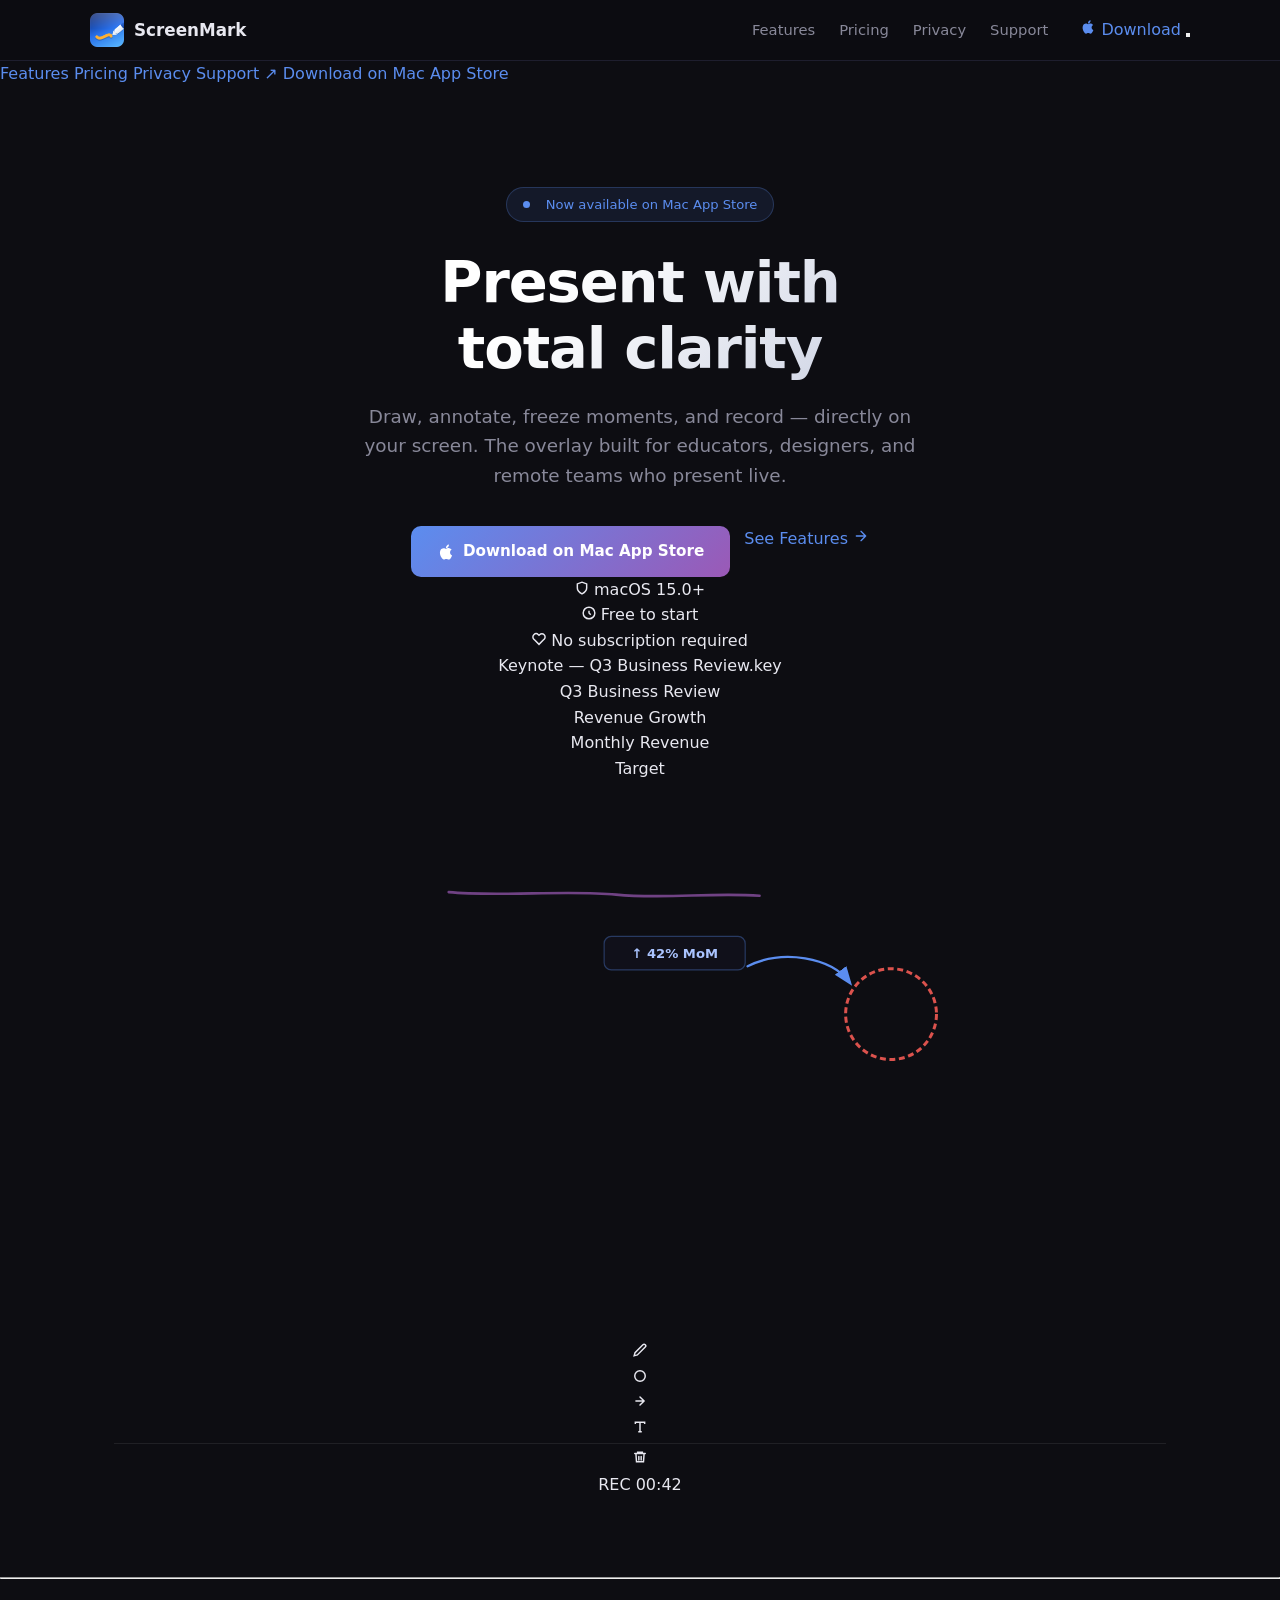
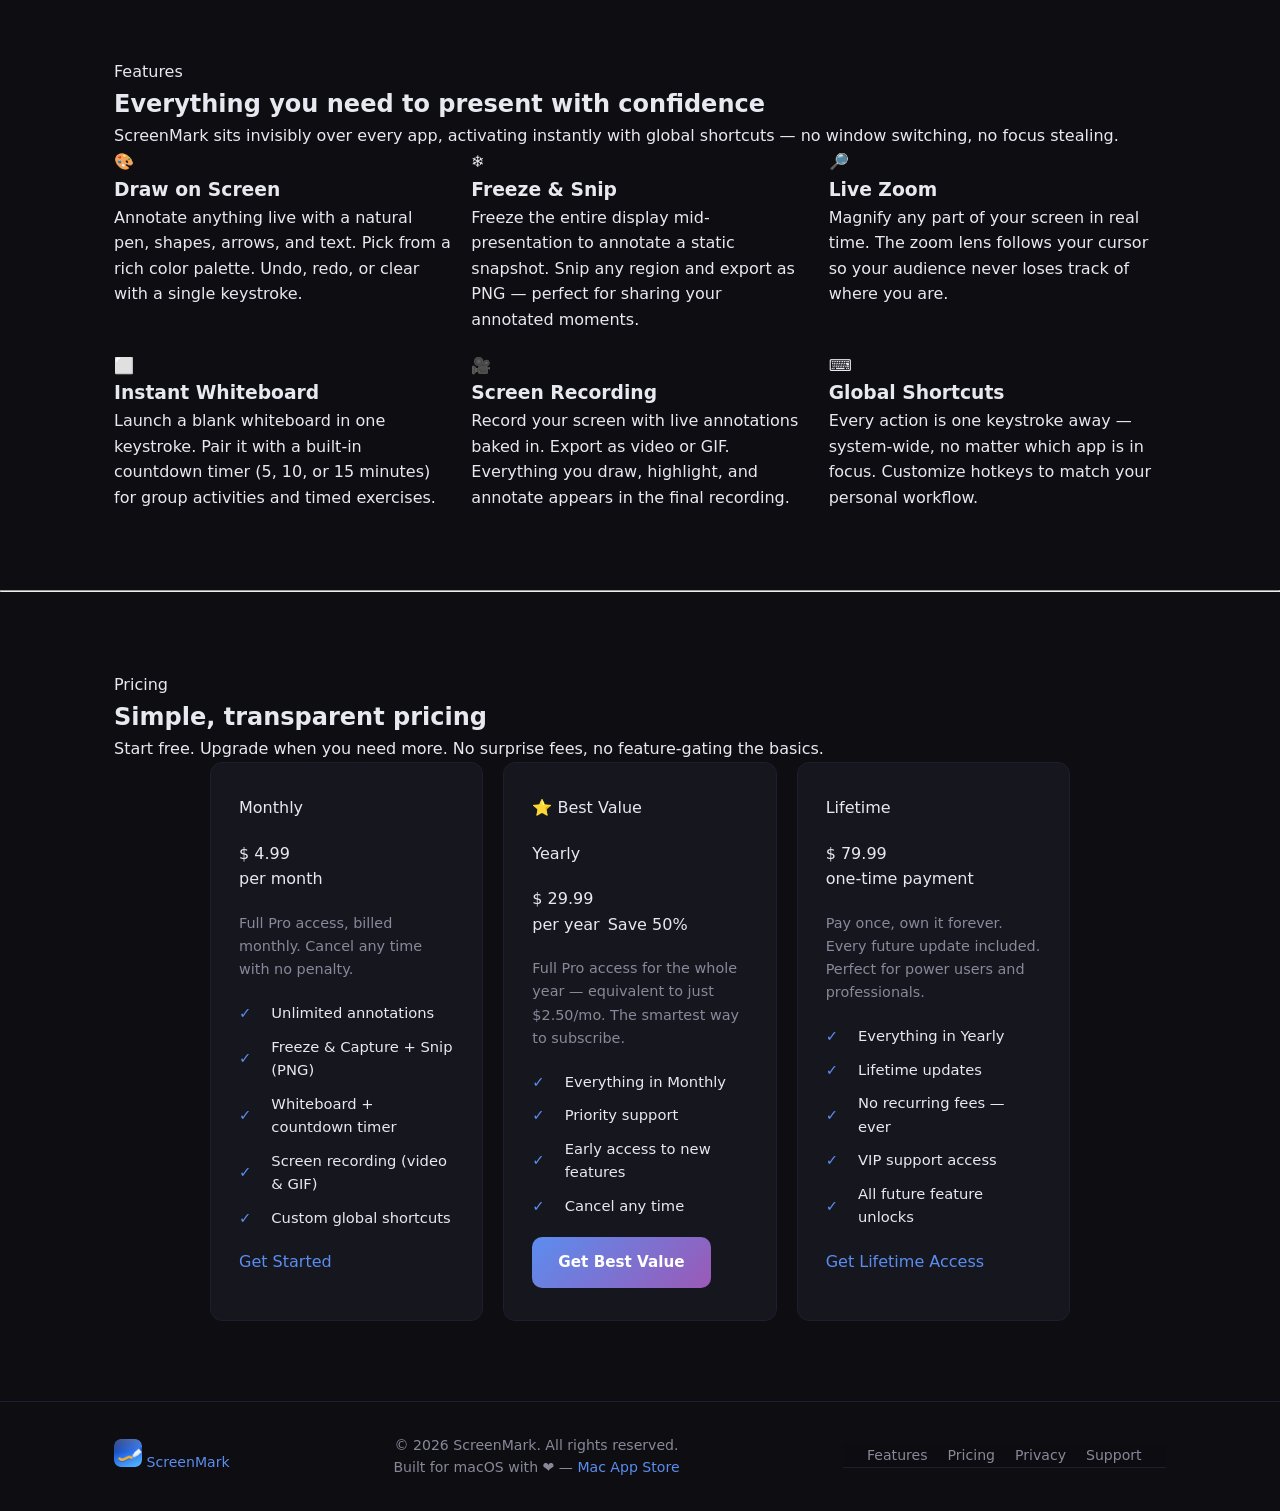
==== commit fc05d7ff: "Update landing page: real app icon, Live Zoom, remove iCloud/PDF references - Replace SVG logo with " ====
--- a/index.html
+++ b/index.html
@@ -2,195 +2,447 @@
 <html lang="en">
 <head>
   <meta charset="UTF-8" />
-  <meta name="viewport" content="width=device-width,initial-scale=1" />
-  <title>ScreenMark — Presentation Overlay for Mac</title>
-  <meta name="description" content="Annotate, freeze, whiteboard, and record your screen — all without leaving your current app." />
+  <meta name="viewport" content="width=device-width, initial-scale=1.0" />
+  <title>ScreenMark — The Presentation Overlay for Mac</title>
+  <meta name="description" content="Draw, annotate, freeze, and record directly on your screen. The macOS presentation overlay built for educators, designers, and remote teams." />
+  <meta property="og:title" content="ScreenMark — The Presentation Overlay for Mac" />
+  <meta property="og:description" content="Annotate your screen, freeze moments, collaborate on a whiteboard — all without leaving your presentation." />
+  <meta property="og:type" content="website" />
+  <meta name="twitter:card" content="summary_large_image" />
+  <meta name="theme-color" content="#09090f" />
   <link rel="preconnect" href="https://fonts.googleapis.com" />
-  <link rel="stylesheet" href="https://fonts.googleapis.com/css2?family=Inter:wght@400;500;600;700;800&display=swap" />
+  <link rel="preconnect" href="https://fonts.gstatic.com" crossorigin />
   <link rel="stylesheet" href="assets/site.css" />
 </head>
 <body>
 
-<nav>
+<!-- ============================================================
+     NAVIGATION
+     ============================================================ -->
+<nav class="nav">
   <div class="nav-inner">
-    <a class="nav-logo" href="/">
-      <svg width="28" height="28" viewBox="0 0 28 28" fill="none">
-        <rect width="28" height="28" rx="7" fill="url(#ng)"/>
-        <path d="M8 14h12M14 8v12" stroke="#fff" stroke-width="2.5" stroke-linecap="round"/>
-        <circle cx="14" cy="14" r="3" fill="#fff" opacity=".9"/>
-        <defs><linearGradient id="ng" x1="0" y1="0" x2="28" y2="28"><stop stop-color="#5b8def"/><stop offset="1" stop-color="#9b59b6"/></linearGradient></defs>
-      </svg>
+    <a href="https://ceritmustafa.github.io/screenmark-pages/" class="nav-logo">
+      <!-- App Icon -->
+      <img src="assets/icon.png" class="nav-logo-icon" width="34" height="34" alt="ScreenMark" />
       ScreenMark
     </a>
+
     <div class="nav-links">
       <a href="#features">Features</a>
       <a href="#pricing">Pricing</a>
+      <a href="privacy/">Privacy</a>
       <a href="support/">Support</a>
-      <a class="btn-nav" href="https://apps.apple.com/app/id6763122210" target="_blank" rel="noopener">
-        Mac App Store ↗
+    </div>
+
+    <div class="nav-actions">
+      <a href="https://apps.apple.com/app/id6763122210" class="btn-appstore-nav" target="_blank" rel="noopener">
+        <svg width="16" height="16" viewBox="0 0 24 24" fill="currentColor"><path d="M18.71 19.5c-.83 1.24-1.71 2.45-3.05 2.47-1.34.03-1.77-.79-3.29-.79-1.53 0-2 .77-3.27.82-1.31.05-2.3-1.32-3.14-2.53C4.25 17 2.94 12.45 4.7 9.39c.87-1.52 2.43-2.48 4.12-2.51 1.28-.02 2.5.87 3.29.87.78 0 2.26-1.07 3.8-.91.65.03 2.47.26 3.64 1.98-.09.06-2.17 1.28-2.15 3.81.03 3.02 2.65 4.03 2.68 4.04-.03.07-.42 1.44-1.38 2.83M13 3.5c.73-.83 1.94-1.46 2.94-1.5.13 1.17-.34 2.35-1.04 3.19-.69.85-1.83 1.51-2.95 1.42-.15-1.15.41-2.35 1.05-3.11z"/></svg>
+        Download
       </a>
+      <button class="nav-hamburger" id="hamburger" aria-label="Toggle menu">
+        <span></span><span></span><span></span>
+      </button>
     </div>
   </div>
 </nav>
 
-<!-- HERO -->
+<div class="nav-mobile" id="navMobile">
+  <a href="#features">Features</a>
+  <a href="#pricing">Pricing</a>
+  <a href="privacy/">Privacy</a>
+  <a href="support/">Support</a>
+  <a href="https://apps.apple.com/app/id6763122210" target="_blank" rel="noopener">↗ Download on Mac App Store</a>
+</div>
+
+<!-- ============================================================
+     HERO
+     ============================================================ -->
 <section class="hero">
+  <div class="hero-glow"></div>
+  <div class="hero-grid-bg"></div>
+
   <div class="container">
-    <div class="hero-badge">macOS 15.0+ · Mac App Store</div>
-    <h1>The Presentation Overlay<br>Built for Mac</h1>
-    <p>Annotate, freeze, whiteboard, and record your screen — without ever leaving your current app.</p>
-    <div class="hero-ctas">
-      <a class="btn-primary" href="https://apps.apple.com/app/id6763122210" target="_blank" rel="noopener">
-        <svg width="18" height="18" viewBox="0 0 18 18" fill="none"><path d="M13.5 9.75A4.5 4.5 0 0 0 9 5.25V3l-3.75 3.75L9 10.5V8.25a3 3 0 1 1-3 3H4.5a4.5 4.5 0 1 0 9-1.5z" fill="currentColor"/></svg>
-        Download Free
-      </a>
-      <a class="btn-secondary" href="#features">See Features →</a>
-    </div>
-
-    <div class="hero-window">
-      <div class="window-bar">
-        <div class="dot dot-r"></div>
-        <div class="dot dot-y"></div>
-        <div class="dot dot-g"></div>
-        <span class="window-title">ScreenMark Overlay</span>
-      </div>
-      <div class="window-body">
-        <div class="toolbar">
-          <div class="tool active" title="Pen">✏️</div>
-          <div class="tool" title="Shapes">◻️</div>
-          <div class="tool" title="Text">T</div>
-          <div class="tool" title="Arrow">↗</div>
-          <div class="tool" title="Clear">⌫</div>
-        </div>
-        <div class="annotation-demo">
-          <svg width="300" height="140" viewBox="0 0 300 140" fill="none">
-            <rect x="20" y="20" width="180" height="100" rx="8" fill="rgba(91,141,239,.08)" stroke="rgba(91,141,239,.3)" stroke-width="1.5"/>
-            <path d="M 40 100 Q 90 40 160 80" stroke="#5b8def" stroke-width="2.5" stroke-linecap="round" fill="none"/>
-            <circle cx="220" cy="70" r="20" stroke="#9b59b6" stroke-width="2" fill="rgba(155,89,182,.1)" stroke-dasharray="4 3"/>
-            <line x1="240" y1="50" x2="270" y2="30" stroke="#febc2e" stroke-width="2" stroke-linecap="round"/>
-            <polygon points="270,30 262,34 266,26" fill="#febc2e"/>
-            <text x="36" y="82" font-family="monospace" font-size="11" fill="#5b8def" opacity=".8">annotate live</text>
-          </svg>
-        </div>
-      </div>
+    <div class="hero-inner">
+
+      <div class="hero-badge fade-up">
+        <span class="badge-dot"></span>
+        Now available on Mac App Store
+      </div>
+
+      <h1 class="hero-headline fade-up">
+        Present with<br />
+        <span class="gradient-text">total clarity</span>
+      </h1>
+
+      <p class="hero-sub fade-up">
+        Draw, annotate, freeze moments, and record — directly on your screen.
+        The overlay built for educators, designers, and remote teams who present live.
+      </p>
+
+      <div class="hero-ctas fade-up">
+        <a href="https://apps.apple.com/app/id6763122210" class="btn btn-primary btn-lg" target="_blank" rel="noopener">
+          <svg width="18" height="18" viewBox="0 0 24 24" fill="currentColor"><path d="M18.71 19.5c-.83 1.24-1.71 2.45-3.05 2.47-1.34.03-1.77-.79-3.29-.79-1.53 0-2 .77-3.27.82-1.31.05-2.3-1.32-3.14-2.53C4.25 17 2.94 12.45 4.7 9.39c.87-1.52 2.43-2.48 4.12-2.51 1.28-.02 2.5.87 3.29.87.78 0 2.26-1.07 3.8-.91.65.03 2.47.26 3.64 1.98-.09.06-2.17 1.28-2.15 3.81.03 3.02 2.65 4.03 2.68 4.04-.03.07-.42 1.44-1.38 2.83M13 3.5c.73-.83 1.94-1.46 2.94-1.5.13 1.17-.34 2.35-1.04 3.19-.69.85-1.83 1.51-2.95 1.42-.15-1.15.41-2.35 1.05-3.11z"/></svg>
+          Download on Mac App Store
+        </a>
+        <a href="#features" class="btn btn-ghost btn-lg">
+          See Features
+          <svg width="16" height="16" viewBox="0 0 24 24" fill="none" stroke="currentColor" stroke-width="2" stroke-linecap="round" stroke-linejoin="round"><path d="M5 12h14M12 5l7 7-7 7"/></svg>
+        </a>
+      </div>
+
+      <div class="hero-meta fade-up">
+        <div class="hero-meta-item">
+          <svg width="14" height="14" viewBox="0 0 24 24" fill="none" stroke="currentColor" stroke-width="2.5"><path d="M12 22s8-4 8-10V5l-8-3-8 3v7c0 6 8 10 8 10z"/></svg>
+          macOS 15.0+
+        </div>
+        <div class="hero-meta-item">
+          <svg width="14" height="14" viewBox="0 0 24 24" fill="none" stroke="currentColor" stroke-width="2.5"><circle cx="12" cy="12" r="10"/><path d="M12 8v4l3 3"/></svg>
+          Free to start
+        </div>
+        <div class="hero-meta-item">
+          <svg width="14" height="14" viewBox="0 0 24 24" fill="none" stroke="currentColor" stroke-width="2.5"><path d="M20.84 4.61a5.5 5.5 0 0 0-7.78 0L12 5.67l-1.06-1.06a5.5 5.5 0 0 0-7.78 7.78l1.06 1.06L12 21.23l7.78-7.78 1.06-1.06a5.5 5.5 0 0 0 0-7.78z"/></svg>
+          No subscription required
+        </div>
+      </div>
+
+      <!-- Mock macOS Window -->
+      <div class="hero-window-wrap fade-up">
+        <div class="window-outer-glow"></div>
+        <div class="mac-window">
+          <div class="mac-titlebar">
+            <div class="mac-dots">
+              <div class="mac-dot close"></div>
+              <div class="mac-dot min"></div>
+              <div class="mac-dot max"></div>
+            </div>
+            <div class="mac-title-text">Keynote — Q3 Business Review.key</div>
+          </div>
+
+          <div class="mac-content">
+            <!-- Slide content -->
+            <div class="slide-frame">
+              <div class="slide-header">
+                <div class="slide-eyebrow">Q3 Business Review</div>
+                <div class="slide-title">Revenue Growth</div>
+              </div>
+
+              <div class="slide-chart-area">
+                <div class="s-bar" style="height:38%;background:linear-gradient(to top,#3a4f8a,#5b8def88);"></div>
+                <div class="s-bar" style="height:52%;background:linear-gradient(to top,#3a4f8a,#5b8def88);"></div>
+                <div class="s-bar" style="height:61%;background:linear-gradient(to top,#3a4f8a,#5b8def88);"></div>
+                <div class="s-bar" style="height:48%;background:linear-gradient(to top,#3a4f8a,#5b8def88);"></div>
+                <div class="s-bar" style="height:74%;background:linear-gradient(to top,#5b3a8a,#9b59b688);"></div>
+                <div class="s-bar" style="height:88%;background:linear-gradient(to top,#7c3a8a,#9b59b6cc);box-shadow:0 0 12px rgba(155,89,182,.5);"></div>
+                <div class="s-bar" style="height:68%;background:linear-gradient(to top,#3a4f8a,#5b8def88);"></div>
+                <div class="s-bar" style="height:92%;background:linear-gradient(to top,#5b3a8a,#9b59b6dd);box-shadow:0 0 14px rgba(155,89,182,.55);"></div>
+              </div>
+
+              <div class="slide-legend">
+                <div class="legend-item">
+                  <div class="legend-dot" style="background:#5b8def;"></div>
+                  Monthly Revenue
+                </div>
+                <div class="legend-item">
+                  <div class="legend-dot" style="background:#9b59b6;"></div>
+                  Target
+                </div>
+              </div>
+            </div>
+
+            <!-- SVG Annotations Overlay -->
+            <svg class="window-annotations" viewBox="0 0 880 460" preserveAspectRatio="xMidYMid meet" xmlns="http://www.w3.org/2000/svg">
+              <!-- Highlight circle around the peak bar -->
+              <circle cx="650" cy="195" r="38" fill="none" stroke="#ff5f57" stroke-width="2.5" stroke-dasharray="5 3" opacity="0.85"/>
+              <!-- Arrow pointing to circle -->
+              <path d="M 530 155 C 560 140, 600 148, 615 168" fill="none" stroke="#5b8def" stroke-width="2" stroke-linecap="round" marker-end="url(#arrow)"/>
+              <!-- Text annotation label -->
+              <rect x="410" y="130" width="118" height="28" rx="6" fill="rgba(16,16,28,0.88)" stroke="rgba(91,141,239,0.35)" stroke-width="1"/>
+              <text x="469" y="148" text-anchor="middle" font-family="Inter,system-ui,sans-serif" font-size="11" font-weight="600" fill="#aac4ff">↑ 42% MoM</text>
+              <!-- Freehand underline on slide title area -->
+              <path d="M 280 93 C 320 97, 380 91, 420 95 C 460 99, 500 93, 540 96" fill="none" stroke="#9b59b6" stroke-width="2.2" stroke-linecap="round" opacity="0.7"/>
+              <!-- Arrowhead marker -->
+              <defs>
+                <marker id="arrow" markerWidth="8" markerHeight="8" refX="6" refY="3" orient="auto">
+                  <path d="M0,0 L0,6 L8,3 z" fill="#5b8def"/>
+                </marker>
+              </defs>
+            </svg>
+
+            <!-- ScreenMark Overlay Toolbar -->
+            <div class="sm-toolbar">
+              <div class="sm-tool active" title="Pen">
+                <svg width="14" height="14" viewBox="0 0 24 24" fill="none" stroke="currentColor" stroke-width="2.5" stroke-linecap="round"><path d="M17 3a2.828 2.828 0 1 1 4 4L7.5 20.5 2 22l1.5-5.5L17 3z"/></svg>
+              </div>
+              <div class="sm-tool" title="Circle">
+                <svg width="14" height="14" viewBox="0 0 24 24" fill="none" stroke="currentColor" stroke-width="2.5"><circle cx="12" cy="12" r="9"/></svg>
+              </div>
+              <div class="sm-tool" title="Arrow">
+                <svg width="14" height="14" viewBox="0 0 24 24" fill="none" stroke="currentColor" stroke-width="2.5" stroke-linecap="round"><path d="M5 12h14M12 5l7 7-7 7"/></svg>
+              </div>
+              <div class="sm-tool" title="Text">
+                <svg width="14" height="14" viewBox="0 0 24 24" fill="none" stroke="currentColor" stroke-width="2.5"><path d="M4 7V4h16v3M9 20h6M12 4v16"/></svg>
+              </div>
+              <div style="height:1px;background:rgba(255,255,255,.08);margin:2px 0;"></div>
+              <div class="sm-tool" title="Clear">
+                <svg width="14" height="14" viewBox="0 0 24 24" fill="none" stroke="currentColor" stroke-width="2.5" stroke-linecap="round"><path d="M3 6h18M19 6l-1 14H6L5 6M10 11v6M14 11v6M8 6V4h8v2"/></svg>
+              </div>
+            </div>
+
+            <!-- Recording indicator -->
+            <div class="rec-indicator">
+              <div class="rec-dot"></div>
+              REC 00:42
+            </div>
+          </div>
+        </div>
+      </div>
+      <!-- /mock window -->
+
     </div>
   </div>
 </section>
 
-<!-- FEATURES -->
-<section id="features" style="background:var(--bg-card);border-top:1px solid var(--border);border-bottom:1px solid var(--border);">
+<hr class="divider" />
+
+<!-- ============================================================
+     FEATURES
+     ============================================================ -->
+<section id="features">
   <div class="container">
-    <div class="section-header">
-      <h2>Everything you need on stage</h2>
-      <p>Six tools, one keystroke away — without switching apps.</p>
-    </div>
+    <div class="section-head center fade-up">
+      <span class="section-tag">Features</span>
+      <h2>Everything you need to present with confidence</h2>
+      <p>ScreenMark sits invisibly over every app, activating instantly with global shortcuts — no window switching, no focus stealing.</p>
+    </div>
+
     <div class="features-grid">
-      <div class="feature-card">
-        <div class="feature-icon">✏️</div>
-        <h3>Draw on Anything</h3>
-        <p>Pen, shapes, arrows, and text directly on your live screen. Full colour palette, undo with ⌘Z.</p>
-      </div>
-      <div class="feature-card">
-        <div class="feature-icon">❄️</div>
-        <h3>Freeze & Capture</h3>
-        <p>Freeze the display mid-presentation. Annotate the frozen frame, then export as PDF, PNG, or TIFF.</p>
-      </div>
-      <div class="feature-card">
-        <div class="feature-icon">⬜</div>
+
+      <div class="feat-card fade-up">
+        <div class="feat-icon">🎨</div>
+        <h3>Draw on Screen</h3>
+        <p>Annotate anything live with a natural pen, shapes, arrows, and text. Pick from a rich color palette. Undo, redo, or clear with a single keystroke.</p>
+      </div>
+
+      <div class="feat-card fade-up">
+        <div class="feat-icon">❄️</div>
+        <h3>Freeze &amp; Snip</h3>
+        <p>Freeze the entire display mid-presentation to annotate a static snapshot. Snip any region and export as PNG — perfect for sharing your annotated moments.</p>
+      </div>
+
+      <div class="feat-card fade-up">
+        <div class="feat-icon">🔎</div>
+        <h3>Live Zoom</h3>
+        <p>Magnify any part of your screen in real time. The zoom lens follows your cursor so your audience never loses track of where you are.</p>
+      </div>
+
+      <div class="feat-card fade-up">
+        <div class="feat-icon">⬜</div>
         <h3>Instant Whiteboard</h3>
-        <p>Blank canvas in one keystroke. Built-in countdown timer for 5, 10, or 15-minute sessions.</p>
-      </div>
-      <div class="feature-card">
-        <div class="feature-icon">🎬</div>
+        <p>Launch a blank whiteboard in one keystroke. Pair it with a built-in countdown timer (5, 10, or 15 minutes) for group activities and timed exercises.</p>
+      </div>
+
+      <div class="feat-card fade-up">
+        <div class="feat-icon">🎥</div>
         <h3>Screen Recording</h3>
-        <p>Record with live annotations included. Export to MP4 or animated GIF for tutorials and replays.</p>
-      </div>
-      <div class="feature-card">
-        <div class="feature-icon">⌨️</div>
-        <h3>Global Hotkeys</h3>
-        <p>Every feature works system-wide — no focus stealing, no app switching. Fully customisable shortcuts.</p>
-      </div>
-      <div class="feature-card">
-        <div class="feature-icon">☁️</div>
-        <h3>iCloud Sync</h3>
-        <p>Your settings and exported snapshots sync across your Apple devices automatically.</p>
-      </div>
+        <p>Record your screen with live annotations baked in. Export as video or GIF. Everything you draw, highlight, and annotate appears in the final recording.</p>
+      </div>
+
+      <div class="feat-card fade-up">
+        <div class="feat-icon">⌨️</div>
+        <h3>Global Shortcuts</h3>
+        <p>Every action is one keystroke away — system-wide, no matter which app is in focus. Customize hotkeys to match your personal workflow.</p>
+      </div>
+
     </div>
   </div>
 </section>
 
-<!-- PRICING -->
-<section id="pricing">
+<hr class="divider" />
+
+<!-- ============================================================
+     PRICING
+     ============================================================ -->
+<section id="pricing" class="pricing-section">
   <div class="container">
-    <div class="section-header">
-      <h2>Simple pricing</h2>
-      <p>Start free. Upgrade when you're ready.</p>
-    </div>
+    <div class="section-head center fade-up">
+      <span class="section-tag">Pricing</span>
+      <h2>Simple, transparent pricing</h2>
+      <p>Start free. Upgrade when you need more. No surprise fees, no feature-gating the basics.</p>
+    </div>
+
     <div class="pricing-grid">
-      <div class="price-card">
-        <div class="price-plan">Free</div>
-        <div class="price-amount"><span class="amount">$0</span></div>
-        <div class="price-desc">Core drawing and annotation tools, forever.</div>
+
+      <!-- Monthly -->
+      <div class="price-card fade-up">
+        <div class="price-tier">Monthly</div>
+        <div>
+          <div class="price-amount-row">
+            <span class="price-dollar">$</span>
+            <span class="price-number">4.99</span>
+          </div>
+          <div class="price-period">per month</div>
+        </div>
+        <p class="price-desc">Full Pro access, billed monthly. Cancel any time with no penalty.</p>
         <ul class="price-features">
-          <li>Draw &amp; annotate</li>
-          <li>Basic shapes &amp; arrows</li>
-          <li>Keyboard shortcuts</li>
-          <li>macOS menu bar app</li>
+          <li class="price-feat">
+            <span class="price-check"><svg viewBox="0 0 12 12" fill="none" stroke="currentColor" stroke-width="2.5" stroke-linecap="round"><path d="M2 6l3 3 5-5"/></svg></span>
+            Unlimited annotations
+          </li>
+          <li class="price-feat">
+            <span class="price-check"><svg viewBox="0 0 12 12" fill="none" stroke="currentColor" stroke-width="2.5" stroke-linecap="round"><path d="M2 6l3 3 5-5"/></svg></span>
+            Freeze &amp; Capture + Snip (PNG)
+          </li>
+          <li class="price-feat">
+            <span class="price-check"><svg viewBox="0 0 12 12" fill="none" stroke="currentColor" stroke-width="2.5" stroke-linecap="round"><path d="M2 6l3 3 5-5"/></svg></span>
+            Whiteboard + countdown timer
+          </li>
+          <li class="price-feat">
+            <span class="price-check"><svg viewBox="0 0 12 12" fill="none" stroke="currentColor" stroke-width="2.5" stroke-linecap="round"><path d="M2 6l3 3 5-5"/></svg></span>
+            Screen recording (video &amp; GIF)
+          </li>
+          <li class="price-feat">
+            <span class="price-check"><svg viewBox="0 0 12 12" fill="none" stroke="currentColor" stroke-width="2.5" stroke-linecap="round"><path d="M2 6l3 3 5-5"/></svg></span>
+            Custom global shortcuts
+          </li>
         </ul>
-        <a class="btn-secondary" href="https://apps.apple.com/app/id6763122210" target="_blank" rel="noopener">Download Free</a>
-      </div>
-
-      <div class="price-card featured">
-        <div class="featured-badge">Most Popular</div>
-        <div class="price-plan">Pro Monthly</div>
-        <div class="price-amount"><span class="amount">$4.99</span><span class="period">/mo</span></div>
-        <div class="price-desc">Full access. Cancel anytime.</div>
+        <div class="price-cta">
+          <a href="https://apps.apple.com/app/id6763122210" class="btn btn-ghost" target="_blank" rel="noopener">Get Started</a>
+        </div>
+      </div>
+
+      <!-- Yearly (Best Value) -->
+      <div class="price-card best fade-up">
+        <div class="price-badge">⭐ Best Value</div>
+        <div class="price-tier">Yearly</div>
+        <div>
+          <div class="price-amount-row">
+            <span class="price-dollar">$</span>
+            <span class="price-number gradient-text">29.99</span>
+          </div>
+          <div class="price-period" style="display:flex;align-items:center;gap:8px;">
+            per year
+            <span class="savings-tag">Save 50%</span>
+          </div>
+        </div>
+        <p class="price-desc">Full Pro access for the whole year — equivalent to just $2.50/mo. The smartest way to subscribe.</p>
         <ul class="price-features">
-          <li>Everything in Free</li>
-          <li>Freeze &amp; Capture + Export</li>
-          <li>Instant Whiteboard + Timer</li>
-          <li>Screen Recording &amp; GIF</li>
-          <li>iCloud Sync</li>
+          <li class="price-feat">
+            <span class="price-check"><svg viewBox="0 0 12 12" fill="none" stroke="currentColor" stroke-width="2.5" stroke-linecap="round"><path d="M2 6l3 3 5-5"/></svg></span>
+            Everything in Monthly
+          </li>
+          <li class="price-feat">
+            <span class="price-check"><svg viewBox="0 0 12 12" fill="none" stroke="currentColor" stroke-width="2.5" stroke-linecap="round"><path d="M2 6l3 3 5-5"/></svg></span>
+            Priority support
+          </li>
+          <li class="price-feat">
+            <span class="price-check"><svg viewBox="0 0 12 12" fill="none" stroke="currentColor" stroke-width="2.5" stroke-linecap="round"><path d="M2 6l3 3 5-5"/></svg></span>
+            Early access to new features
+          </li>
+          <li class="price-feat">
+            <span class="price-check"><svg viewBox="0 0 12 12" fill="none" stroke="currentColor" stroke-width="2.5" stroke-linecap="round"><path d="M2 6l3 3 5-5"/></svg></span>
+            Cancel any time
+          </li>
         </ul>
-        <a class="btn-primary" href="https://apps.apple.com/app/id6763122210" target="_blank" rel="noopener">Start Monthly</a>
-      </div>
-
-      <div class="price-card">
-        <div class="price-plan">Lifetime</div>
-        <div class="price-amount"><span class="amount">$79</span></div>
-        <div class="price-desc">Pay once. Own it forever.</div>
+        <div class="price-cta">
+          <a href="https://apps.apple.com/app/id6763122210" class="btn btn-primary" target="_blank" rel="noopener">Get Best Value</a>
+        </div>
+      </div>
+
+      <!-- Lifetime -->
+      <div class="price-card fade-up">
+        <div class="price-tier">Lifetime</div>
+        <div>
+          <div class="price-amount-row">
+            <span class="price-dollar">$</span>
+            <span class="price-number">79.99</span>
+          </div>
+          <div class="price-period">one-time payment</div>
+        </div>
+        <p class="price-desc">Pay once, own it forever. Every future update included. Perfect for power users and professionals.</p>
         <ul class="price-features">
-          <li>Everything in Pro</li>
-          <li>All future Pro features</li>
-          <li>One-time purchase</li>
-          <li>No subscription needed</li>
+          <li class="price-feat">
+            <span class="price-check"><svg viewBox="0 0 12 12" fill="none" stroke="currentColor" stroke-width="2.5" stroke-linecap="round"><path d="M2 6l3 3 5-5"/></svg></span>
+            Everything in Yearly
+          </li>
+          <li class="price-feat">
+            <span class="price-check"><svg viewBox="0 0 12 12" fill="none" stroke="currentColor" stroke-width="2.5" stroke-linecap="round"><path d="M2 6l3 3 5-5"/></svg></span>
+            Lifetime updates
+          </li>
+          <li class="price-feat">
+            <span class="price-check"><svg viewBox="0 0 12 12" fill="none" stroke="currentColor" stroke-width="2.5" stroke-linecap="round"><path d="M2 6l3 3 5-5"/></svg></span>
+            No recurring fees — ever
+          </li>
+          <li class="price-feat">
+            <span class="price-check"><svg viewBox="0 0 12 12" fill="none" stroke="currentColor" stroke-width="2.5" stroke-linecap="round"><path d="M2 6l3 3 5-5"/></svg></span>
+            VIP support access
+          </li>
+          <li class="price-feat">
+            <span class="price-check"><svg viewBox="0 0 12 12" fill="none" stroke="currentColor" stroke-width="2.5" stroke-linecap="round"><path d="M2 6l3 3 5-5"/></svg></span>
+            All future feature unlocks
+          </li>
         </ul>
-        <a class="btn-secondary" href="https://apps.apple.com/app/id6763122210" target="_blank" rel="noopener">Get Lifetime</a>
-      </div>
+        <div class="price-cta">
+          <a href="https://apps.apple.com/app/id6763122210" class="btn btn-ghost" target="_blank" rel="noopener">Get Lifetime Access</a>
+        </div>
+      </div>
+
     </div>
   </div>
 </section>
 
-<!-- FOOTER -->
-<footer>
-  <div class="footer-inner">
-    <div class="footer-logo">
-      <svg width="22" height="22" viewBox="0 0 28 28" fill="none">
-        <rect width="28" height="28" rx="7" fill="url(#fg)"/>
-        <path d="M8 14h12M14 8v12" stroke="#fff" stroke-width="2.5" stroke-linecap="round"/>
-        <circle cx="14" cy="14" r="3" fill="#fff" opacity=".9"/>
-        <defs><linearGradient id="fg" x1="0" y1="0" x2="28" y2="28"><stop stop-color="#5b8def"/><stop offset="1" stop-color="#9b59b6"/></linearGradient></defs>
-      </svg>
-      ScreenMark
-    </div>
-    <div class="footer-links">
-      <a href="privacy/">Privacy Policy</a>
-      <a href="support/">Support</a>
-      <a href="https://apps.apple.com/app/id6763122210" target="_blank" rel="noopener">App Store</a>
-    </div>
-    <span>© 2025 Mustafa Cerit · <a href="mailto:apple@mustafacerit.com">apple@mustafacerit.com</a></span>
+<!-- ============================================================
+     FOOTER
+     ============================================================ -->
+<footer class="footer">
+  <div class="container">
+    <div class="footer-inner">
+      <a href="https://ceritmustafa.github.io/screenmark-pages/" class="footer-brand">
+        <img src="assets/icon.png" width="28" height="28" alt="ScreenMark" style="border-radius:7px;" />
+        ScreenMark
+      </a>
+
+      <div class="footer-center">
+        <p class="footer-copy">&copy; 2026 ScreenMark. All rights reserved.</p>
+        <p class="footer-copy">Built for macOS with ❤️ — <a href="https://apps.apple.com/app/id6763122210" target="_blank" rel="noopener">Mac App Store</a></p>
+      </div>
+
+      <nav class="footer-links">
+        <a href="#features">Features</a>
+        <a href="#pricing">Pricing</a>
+        <a href="privacy/">Privacy</a>
+        <a href="support/">Support</a>
+      </nav>
+    </div>
   </div>
 </footer>
 
+<script>
+  // Mobile hamburger
+  const btn = document.getElementById('hamburger');
+  const menu = document.getElementById('navMobile');
+  btn.addEventListener('click', () => {
+    menu.classList.toggle('open');
+  });
+  // Close on link click
+  menu.querySelectorAll('a').forEach(a => {
+    a.addEventListener('click', () => menu.classList.remove('open'));
+  });
+
+  // Scroll fade-in animation
+  const observer = new IntersectionObserver((entries) => {
+    entries.forEach(e => {
+      if (e.isIntersecting) {
+        e.target.classList.add('visible');
+        observer.unobserve(e.target);
+      }
+    });
+  }, { threshold: 0.1, rootMargin: '0px 0px -40px 0px' });
+
+  document.querySelectorAll('.fade-up').forEach((el, i) => {
+    el.style.transitionDelay = `${(i % 4) * 0.08}s`;
+    observer.observe(el);
+  });
+</script>
+
 </body>
 </html>
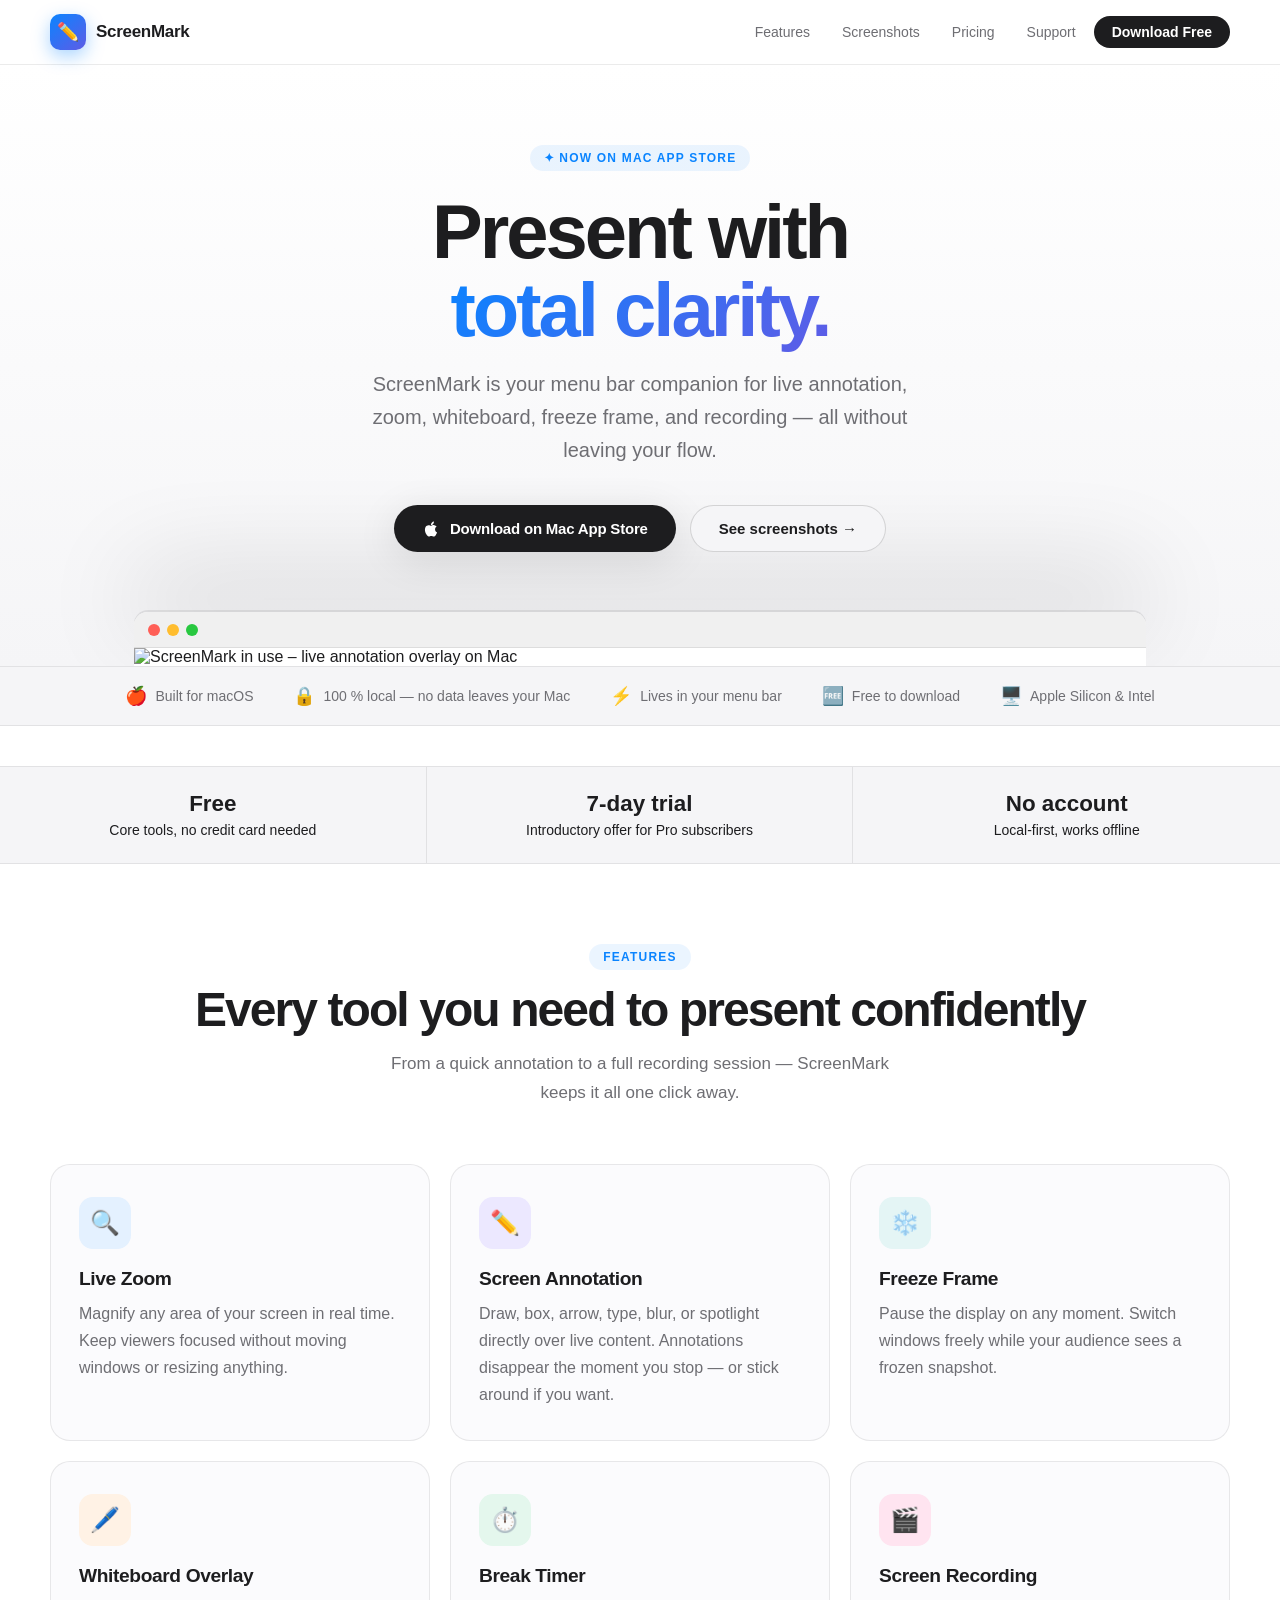
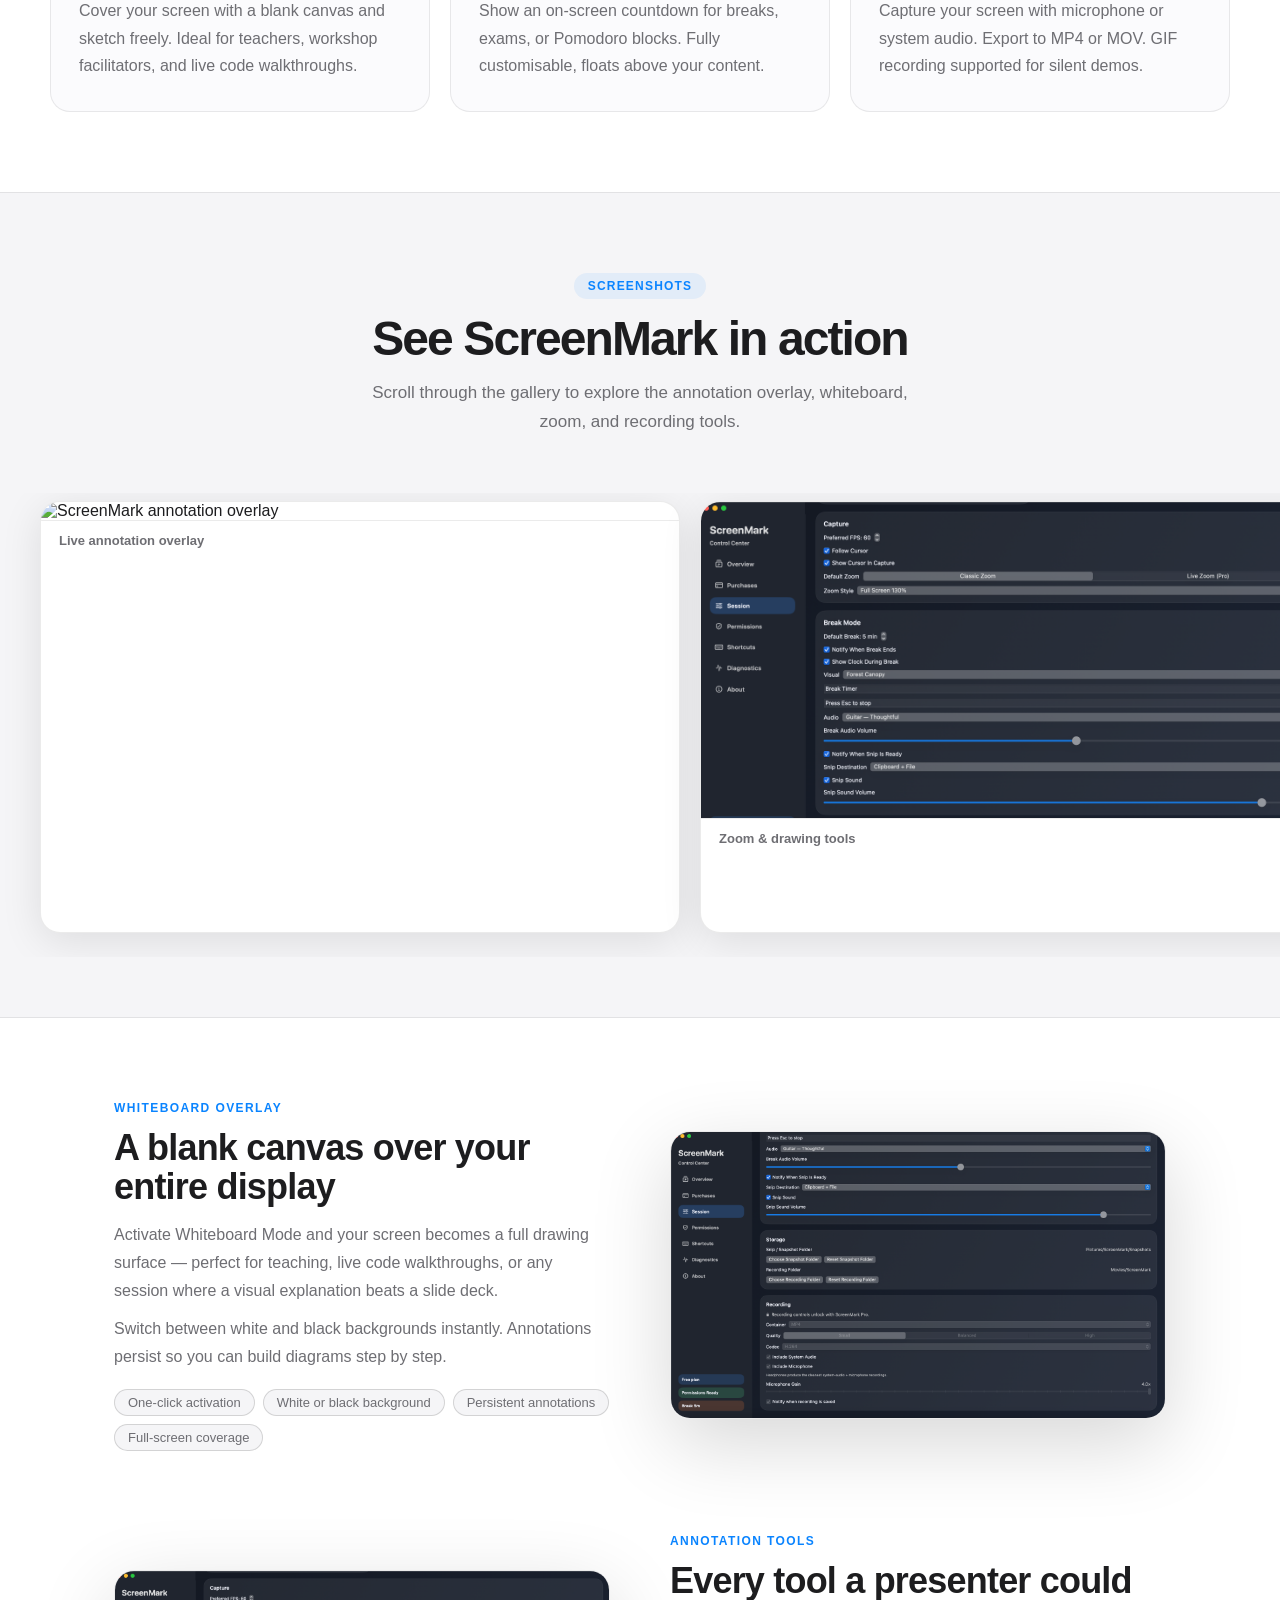
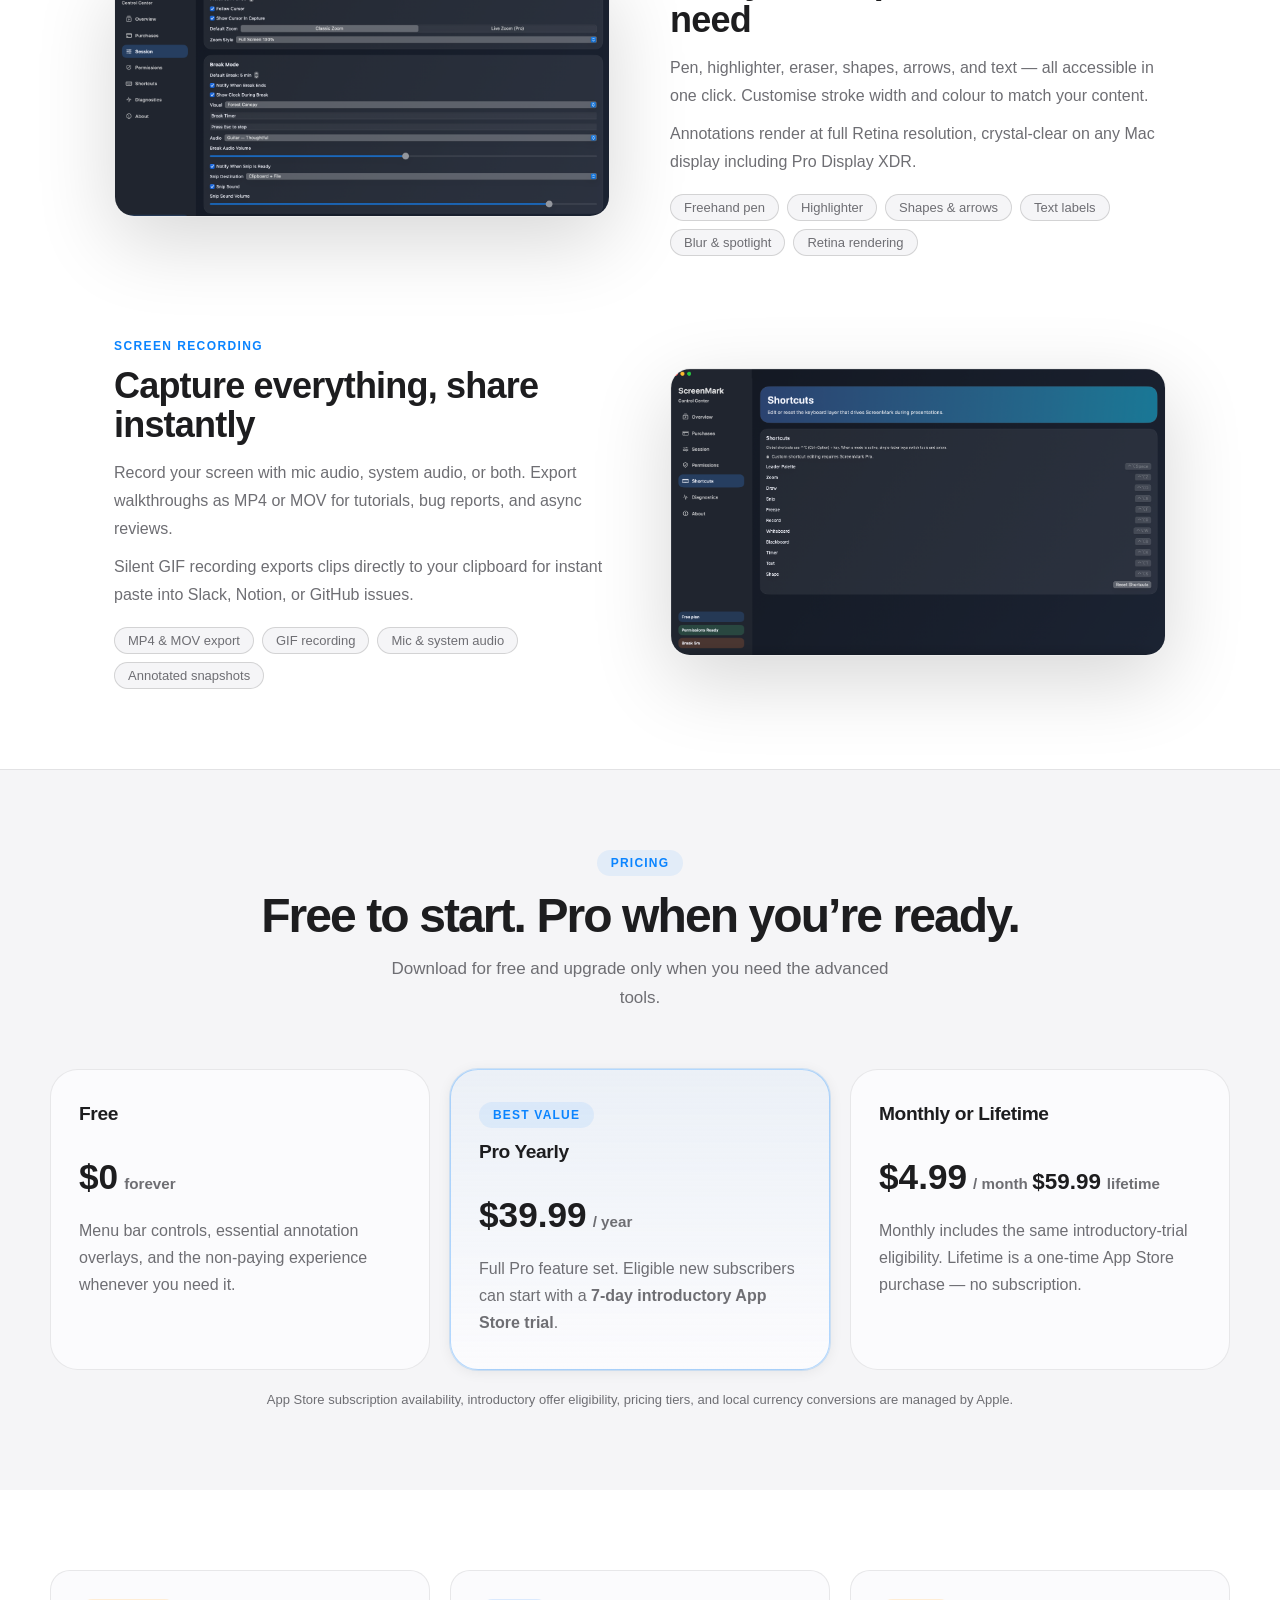
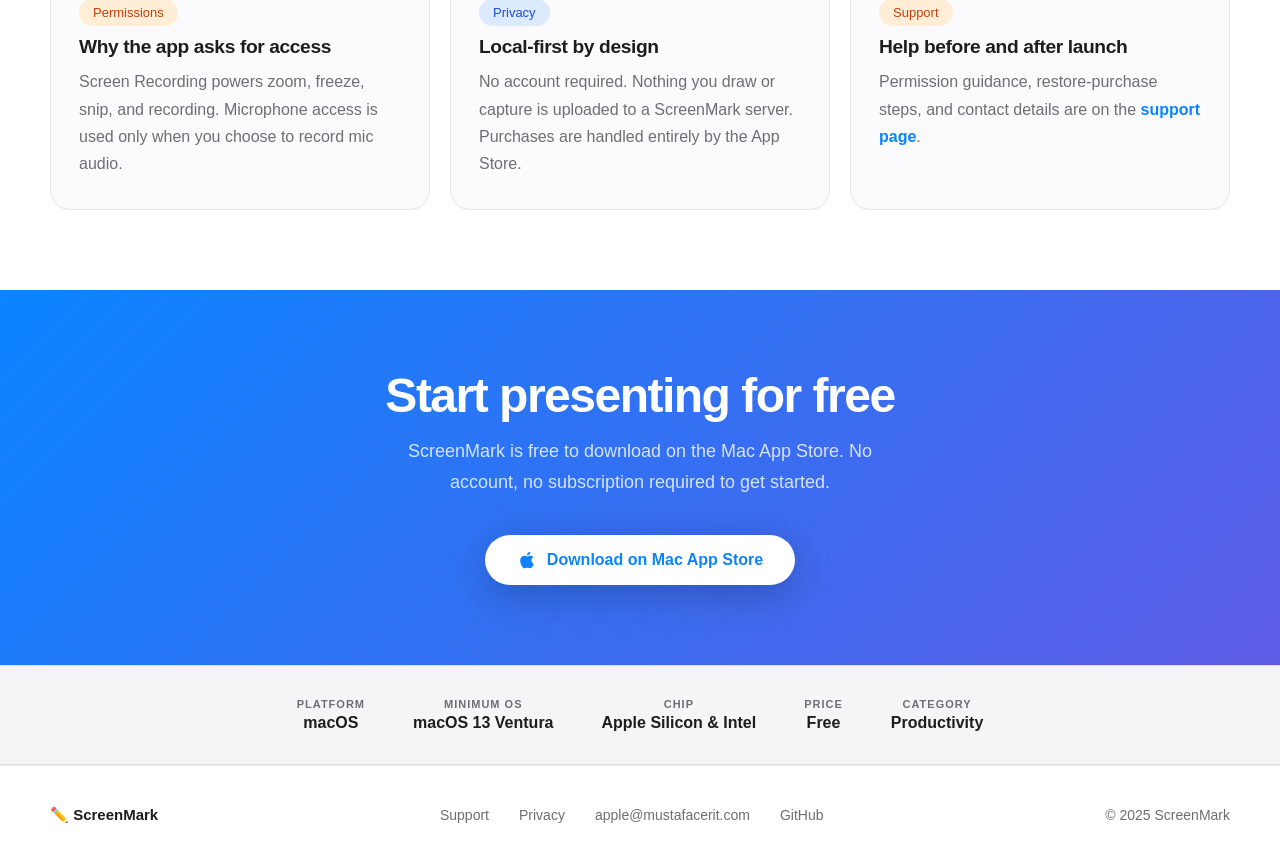
==== commit 723be0ec: "Redesign landing pages for App Store submission - index.html: hero with macOS window chrome + app sc" ====
--- a/index.html
+++ b/index.html
@@ -1,448 +1,353 @@
-<!DOCTYPE html>
+<!doctype html>
 <html lang="en">
 <head>
-  <meta charset="UTF-8" />
-  <meta name="viewport" content="width=device-width, initial-scale=1.0" />
-  <title>ScreenMark — The Presentation Overlay for Mac</title>
-  <meta name="description" content="Draw, annotate, freeze, and record directly on your screen. The macOS presentation overlay built for educators, designers, and remote teams." />
-  <meta property="og:title" content="ScreenMark — The Presentation Overlay for Mac" />
-  <meta property="og:description" content="Annotate your screen, freeze moments, collaborate on a whiteboard — all without leaving your presentation." />
-  <meta property="og:type" content="website" />
-  <meta name="twitter:card" content="summary_large_image" />
-  <meta name="theme-color" content="#09090f" />
-  <link rel="preconnect" href="https://fonts.googleapis.com" />
-  <link rel="preconnect" href="https://fonts.gstatic.com" crossorigin />
-  <link rel="stylesheet" href="assets/site.css" />
+  <meta charset="utf-8">
+  <meta name="viewport" content="width=device-width, initial-scale=1">
+  <title>ScreenMark – Present, Annotate &amp; Zoom on Your Mac</title>
+  <meta name="description" content="ScreenMark is a macOS menu bar app for live screen annotation, zoom, whiteboard overlay, freeze frame, and recording. Perfect for teachers, presenters, and developers.">
+  <link rel="stylesheet" href="assets/site.css">
 </head>
 <body>
 
-<!-- ============================================================
-     NAVIGATION
-     ============================================================ -->
-<nav class="nav">
-  <div class="nav-inner">
-    <a href="https://ceritmustafa.github.io/screenmark-pages/" class="nav-logo">
-      <!-- App Icon -->
-      <img src="assets/icon.png" class="nav-logo-icon" width="34" height="34" alt="ScreenMark" />
-      ScreenMark
-    </a>
-
-    <div class="nav-links">
-      <a href="#features">Features</a>
-      <a href="#pricing">Pricing</a>
-      <a href="privacy/">Privacy</a>
-      <a href="support/">Support</a>
-    </div>
-
-    <div class="nav-actions">
-      <a href="https://apps.apple.com/app/id6763122210" class="btn-appstore-nav" target="_blank" rel="noopener">
-        <svg width="16" height="16" viewBox="0 0 24 24" fill="currentColor"><path d="M18.71 19.5c-.83 1.24-1.71 2.45-3.05 2.47-1.34.03-1.77-.79-3.29-.79-1.53 0-2 .77-3.27.82-1.31.05-2.3-1.32-3.14-2.53C4.25 17 2.94 12.45 4.7 9.39c.87-1.52 2.43-2.48 4.12-2.51 1.28-.02 2.5.87 3.29.87.78 0 2.26-1.07 3.8-.91.65.03 2.47.26 3.64 1.98-.09.06-2.17 1.28-2.15 3.81.03 3.02 2.65 4.03 2.68 4.04-.03.07-.42 1.44-1.38 2.83M13 3.5c.73-.83 1.94-1.46 2.94-1.5.13 1.17-.34 2.35-1.04 3.19-.69.85-1.83 1.51-2.95 1.42-.15-1.15.41-2.35 1.05-3.11z"/></svg>
-        Download
-      </a>
-      <button class="nav-hamburger" id="hamburger" aria-label="Toggle menu">
-        <span></span><span></span><span></span>
-      </button>
-    </div>
-  </div>
-</nav>
-
-<div class="nav-mobile" id="navMobile">
-  <a href="#features">Features</a>
-  <a href="#pricing">Pricing</a>
-  <a href="privacy/">Privacy</a>
-  <a href="support/">Support</a>
-  <a href="https://apps.apple.com/app/id6763122210" target="_blank" rel="noopener">↗ Download on Mac App Store</a>
-</div>
-
-<!-- ============================================================
-     HERO
-     ============================================================ -->
-<section class="hero">
-  <div class="hero-glow"></div>
-  <div class="hero-grid-bg"></div>
-
-  <div class="container">
-    <div class="hero-inner">
-
-      <div class="hero-badge fade-up">
-        <span class="badge-dot"></span>
-        Now available on Mac App Store
-      </div>
-
-      <h1 class="hero-headline fade-up">
-        Present with<br />
-        <span class="gradient-text">total clarity</span>
-      </h1>
-
-      <p class="hero-sub fade-up">
-        Draw, annotate, freeze moments, and record — directly on your screen.
-        The overlay built for educators, designers, and remote teams who present live.
-      </p>
-
-      <div class="hero-ctas fade-up">
-        <a href="https://apps.apple.com/app/id6763122210" class="btn btn-primary btn-lg" target="_blank" rel="noopener">
-          <svg width="18" height="18" viewBox="0 0 24 24" fill="currentColor"><path d="M18.71 19.5c-.83 1.24-1.71 2.45-3.05 2.47-1.34.03-1.77-.79-3.29-.79-1.53 0-2 .77-3.27.82-1.31.05-2.3-1.32-3.14-2.53C4.25 17 2.94 12.45 4.7 9.39c.87-1.52 2.43-2.48 4.12-2.51 1.28-.02 2.5.87 3.29.87.78 0 2.26-1.07 3.8-.91.65.03 2.47.26 3.64 1.98-.09.06-2.17 1.28-2.15 3.81.03 3.02 2.65 4.03 2.68 4.04-.03.07-.42 1.44-1.38 2.83M13 3.5c.73-.83 1.94-1.46 2.94-1.5.13 1.17-.34 2.35-1.04 3.19-.69.85-1.83 1.51-2.95 1.42-.15-1.15.41-2.35 1.05-3.11z"/></svg>
-          Download on Mac App Store
-        </a>
-        <a href="#features" class="btn btn-ghost btn-lg">
-          See Features
-          <svg width="16" height="16" viewBox="0 0 24 24" fill="none" stroke="currentColor" stroke-width="2" stroke-linecap="round" stroke-linejoin="round"><path d="M5 12h14M12 5l7 7-7 7"/></svg>
-        </a>
-      </div>
-
-      <div class="hero-meta fade-up">
-        <div class="hero-meta-item">
-          <svg width="14" height="14" viewBox="0 0 24 24" fill="none" stroke="currentColor" stroke-width="2.5"><path d="M12 22s8-4 8-10V5l-8-3-8 3v7c0 6 8 10 8 10z"/></svg>
-          macOS 15.0+
-        </div>
-        <div class="hero-meta-item">
-          <svg width="14" height="14" viewBox="0 0 24 24" fill="none" stroke="currentColor" stroke-width="2.5"><circle cx="12" cy="12" r="10"/><path d="M12 8v4l3 3"/></svg>
-          Free to start
-        </div>
-        <div class="hero-meta-item">
-          <svg width="14" height="14" viewBox="0 0 24 24" fill="none" stroke="currentColor" stroke-width="2.5"><path d="M20.84 4.61a5.5 5.5 0 0 0-7.78 0L12 5.67l-1.06-1.06a5.5 5.5 0 0 0-7.78 7.78l1.06 1.06L12 21.23l7.78-7.78 1.06-1.06a5.5 5.5 0 0 0 0-7.78z"/></svg>
-          No subscription required
-        </div>
-      </div>
-
-      <!-- Mock macOS Window -->
-      <div class="hero-window-wrap fade-up">
-        <div class="window-outer-glow"></div>
-        <div class="mac-window">
-          <div class="mac-titlebar">
-            <div class="mac-dots">
-              <div class="mac-dot close"></div>
-              <div class="mac-dot min"></div>
-              <div class="mac-dot max"></div>
-            </div>
-            <div class="mac-title-text">Keynote — Q3 Business Review.key</div>
-          </div>
-
-          <div class="mac-content">
-            <!-- Slide content -->
-            <div class="slide-frame">
-              <div class="slide-header">
-                <div class="slide-eyebrow">Q3 Business Review</div>
-                <div class="slide-title">Revenue Growth</div>
-              </div>
-
-              <div class="slide-chart-area">
-                <div class="s-bar" style="height:38%;background:linear-gradient(to top,#3a4f8a,#5b8def88);"></div>
-                <div class="s-bar" style="height:52%;background:linear-gradient(to top,#3a4f8a,#5b8def88);"></div>
-                <div class="s-bar" style="height:61%;background:linear-gradient(to top,#3a4f8a,#5b8def88);"></div>
-                <div class="s-bar" style="height:48%;background:linear-gradient(to top,#3a4f8a,#5b8def88);"></div>
-                <div class="s-bar" style="height:74%;background:linear-gradient(to top,#5b3a8a,#9b59b688);"></div>
-                <div class="s-bar" style="height:88%;background:linear-gradient(to top,#7c3a8a,#9b59b6cc);box-shadow:0 0 12px rgba(155,89,182,.5);"></div>
-                <div class="s-bar" style="height:68%;background:linear-gradient(to top,#3a4f8a,#5b8def88);"></div>
-                <div class="s-bar" style="height:92%;background:linear-gradient(to top,#5b3a8a,#9b59b6dd);box-shadow:0 0 14px rgba(155,89,182,.55);"></div>
-              </div>
-
-              <div class="slide-legend">
-                <div class="legend-item">
-                  <div class="legend-dot" style="background:#5b8def;"></div>
-                  Monthly Revenue
-                </div>
-                <div class="legend-item">
-                  <div class="legend-dot" style="background:#9b59b6;"></div>
-                  Target
-                </div>
-              </div>
-            </div>
-
-            <!-- SVG Annotations Overlay -->
-            <svg class="window-annotations" viewBox="0 0 880 460" preserveAspectRatio="xMidYMid meet" xmlns="http://www.w3.org/2000/svg">
-              <!-- Highlight circle around the peak bar -->
-              <circle cx="650" cy="195" r="38" fill="none" stroke="#ff5f57" stroke-width="2.5" stroke-dasharray="5 3" opacity="0.85"/>
-              <!-- Arrow pointing to circle -->
-              <path d="M 530 155 C 560 140, 600 148, 615 168" fill="none" stroke="#5b8def" stroke-width="2" stroke-linecap="round" marker-end="url(#arrow)"/>
-              <!-- Text annotation label -->
-              <rect x="410" y="130" width="118" height="28" rx="6" fill="rgba(16,16,28,0.88)" stroke="rgba(91,141,239,0.35)" stroke-width="1"/>
-              <text x="469" y="148" text-anchor="middle" font-family="Inter,system-ui,sans-serif" font-size="11" font-weight="600" fill="#aac4ff">↑ 42% MoM</text>
-              <!-- Freehand underline on slide title area -->
-              <path d="M 280 93 C 320 97, 380 91, 420 95 C 460 99, 500 93, 540 96" fill="none" stroke="#9b59b6" stroke-width="2.2" stroke-linecap="round" opacity="0.7"/>
-              <!-- Arrowhead marker -->
-              <defs>
-                <marker id="arrow" markerWidth="8" markerHeight="8" refX="6" refY="3" orient="auto">
-                  <path d="M0,0 L0,6 L8,3 z" fill="#5b8def"/>
-                </marker>
-              </defs>
-            </svg>
-
-            <!-- ScreenMark Overlay Toolbar -->
-            <div class="sm-toolbar">
-              <div class="sm-tool active" title="Pen">
-                <svg width="14" height="14" viewBox="0 0 24 24" fill="none" stroke="currentColor" stroke-width="2.5" stroke-linecap="round"><path d="M17 3a2.828 2.828 0 1 1 4 4L7.5 20.5 2 22l1.5-5.5L17 3z"/></svg>
-              </div>
-              <div class="sm-tool" title="Circle">
-                <svg width="14" height="14" viewBox="0 0 24 24" fill="none" stroke="currentColor" stroke-width="2.5"><circle cx="12" cy="12" r="9"/></svg>
-              </div>
-              <div class="sm-tool" title="Arrow">
-                <svg width="14" height="14" viewBox="0 0 24 24" fill="none" stroke="currentColor" stroke-width="2.5" stroke-linecap="round"><path d="M5 12h14M12 5l7 7-7 7"/></svg>
-              </div>
-              <div class="sm-tool" title="Text">
-                <svg width="14" height="14" viewBox="0 0 24 24" fill="none" stroke="currentColor" stroke-width="2.5"><path d="M4 7V4h16v3M9 20h6M12 4v16"/></svg>
-              </div>
-              <div style="height:1px;background:rgba(255,255,255,.08);margin:2px 0;"></div>
-              <div class="sm-tool" title="Clear">
-                <svg width="14" height="14" viewBox="0 0 24 24" fill="none" stroke="currentColor" stroke-width="2.5" stroke-linecap="round"><path d="M3 6h18M19 6l-1 14H6L5 6M10 11v6M14 11v6M8 6V4h8v2"/></svg>
-              </div>
-            </div>
-
-            <!-- Recording indicator -->
-            <div class="rec-indicator">
-              <div class="rec-dot"></div>
-              REC 00:42
-            </div>
-          </div>
-        </div>
-      </div>
-      <!-- /mock window -->
-
-    </div>
-  </div>
-</section>
-
-<hr class="divider" />
-
-<!-- ============================================================
-     FEATURES
-     ============================================================ -->
-<section id="features">
-  <div class="container">
-    <div class="section-head center fade-up">
-      <span class="section-tag">Features</span>
-      <h2>Everything you need to present with confidence</h2>
-      <p>ScreenMark sits invisibly over every app, activating instantly with global shortcuts — no window switching, no focus stealing.</p>
-    </div>
-
-    <div class="features-grid">
-
-      <div class="feat-card fade-up">
-        <div class="feat-icon">🎨</div>
-        <h3>Draw on Screen</h3>
-        <p>Annotate anything live with a natural pen, shapes, arrows, and text. Pick from a rich color palette. Undo, redo, or clear with a single keystroke.</p>
-      </div>
-
-      <div class="feat-card fade-up">
-        <div class="feat-icon">❄️</div>
-        <h3>Freeze &amp; Snip</h3>
-        <p>Freeze the entire display mid-presentation to annotate a static snapshot. Snip any region and export as PNG — perfect for sharing your annotated moments.</p>
-      </div>
-
-      <div class="feat-card fade-up">
-        <div class="feat-icon">🔎</div>
-        <h3>Live Zoom</h3>
-        <p>Magnify any part of your screen in real time. The zoom lens follows your cursor so your audience never loses track of where you are.</p>
-      </div>
-
-      <div class="feat-card fade-up">
-        <div class="feat-icon">⬜</div>
-        <h3>Instant Whiteboard</h3>
-        <p>Launch a blank whiteboard in one keystroke. Pair it with a built-in countdown timer (5, 10, or 15 minutes) for group activities and timed exercises.</p>
-      </div>
-
-      <div class="feat-card fade-up">
-        <div class="feat-icon">🎥</div>
-        <h3>Screen Recording</h3>
-        <p>Record your screen with live annotations baked in. Export as video or GIF. Everything you draw, highlight, and annotate appears in the final recording.</p>
-      </div>
-
-      <div class="feat-card fade-up">
-        <div class="feat-icon">⌨️</div>
-        <h3>Global Shortcuts</h3>
-        <p>Every action is one keystroke away — system-wide, no matter which app is in focus. Customize hotkeys to match your personal workflow.</p>
-      </div>
-
-    </div>
-  </div>
-</section>
-
-<hr class="divider" />
-
-<!-- ============================================================
-     PRICING
-     ============================================================ -->
-<section id="pricing" class="pricing-section">
-  <div class="container">
-    <div class="section-head center fade-up">
-      <span class="section-tag">Pricing</span>
-      <h2>Simple, transparent pricing</h2>
-      <p>Start free. Upgrade when you need more. No surprise fees, no feature-gating the basics.</p>
-    </div>
-
-    <div class="pricing-grid">
-
-      <!-- Monthly -->
-      <div class="price-card fade-up">
-        <div class="price-tier">Monthly</div>
-        <div>
-          <div class="price-amount-row">
-            <span class="price-dollar">$</span>
-            <span class="price-number">4.99</span>
-          </div>
-          <div class="price-period">per month</div>
-        </div>
-        <p class="price-desc">Full Pro access, billed monthly. Cancel any time with no penalty.</p>
-        <ul class="price-features">
-          <li class="price-feat">
-            <span class="price-check"><svg viewBox="0 0 12 12" fill="none" stroke="currentColor" stroke-width="2.5" stroke-linecap="round"><path d="M2 6l3 3 5-5"/></svg></span>
-            Unlimited annotations
-          </li>
-          <li class="price-feat">
-            <span class="price-check"><svg viewBox="0 0 12 12" fill="none" stroke="currentColor" stroke-width="2.5" stroke-linecap="round"><path d="M2 6l3 3 5-5"/></svg></span>
-            Freeze &amp; Capture + Snip (PNG)
-          </li>
-          <li class="price-feat">
-            <span class="price-check"><svg viewBox="0 0 12 12" fill="none" stroke="currentColor" stroke-width="2.5" stroke-linecap="round"><path d="M2 6l3 3 5-5"/></svg></span>
-            Whiteboard + countdown timer
-          </li>
-          <li class="price-feat">
-            <span class="price-check"><svg viewBox="0 0 12 12" fill="none" stroke="currentColor" stroke-width="2.5" stroke-linecap="round"><path d="M2 6l3 3 5-5"/></svg></span>
-            Screen recording (video &amp; GIF)
-          </li>
-          <li class="price-feat">
-            <span class="price-check"><svg viewBox="0 0 12 12" fill="none" stroke="currentColor" stroke-width="2.5" stroke-linecap="round"><path d="M2 6l3 3 5-5"/></svg></span>
-            Custom global shortcuts
-          </li>
-        </ul>
-        <div class="price-cta">
-          <a href="https://apps.apple.com/app/id6763122210" class="btn btn-ghost" target="_blank" rel="noopener">Get Started</a>
-        </div>
-      </div>
-
-      <!-- Yearly (Best Value) -->
-      <div class="price-card best fade-up">
-        <div class="price-badge">⭐ Best Value</div>
-        <div class="price-tier">Yearly</div>
-        <div>
-          <div class="price-amount-row">
-            <span class="price-dollar">$</span>
-            <span class="price-number gradient-text">29.99</span>
-          </div>
-          <div class="price-period" style="display:flex;align-items:center;gap:8px;">
-            per year
-            <span class="savings-tag">Save 50%</span>
-          </div>
-        </div>
-        <p class="price-desc">Full Pro access for the whole year — equivalent to just $2.50/mo. The smartest way to subscribe.</p>
-        <ul class="price-features">
-          <li class="price-feat">
-            <span class="price-check"><svg viewBox="0 0 12 12" fill="none" stroke="currentColor" stroke-width="2.5" stroke-linecap="round"><path d="M2 6l3 3 5-5"/></svg></span>
-            Everything in Monthly
-          </li>
-          <li class="price-feat">
-            <span class="price-check"><svg viewBox="0 0 12 12" fill="none" stroke="currentColor" stroke-width="2.5" stroke-linecap="round"><path d="M2 6l3 3 5-5"/></svg></span>
-            Priority support
-          </li>
-          <li class="price-feat">
-            <span class="price-check"><svg viewBox="0 0 12 12" fill="none" stroke="currentColor" stroke-width="2.5" stroke-linecap="round"><path d="M2 6l3 3 5-5"/></svg></span>
-            Early access to new features
-          </li>
-          <li class="price-feat">
-            <span class="price-check"><svg viewBox="0 0 12 12" fill="none" stroke="currentColor" stroke-width="2.5" stroke-linecap="round"><path d="M2 6l3 3 5-5"/></svg></span>
-            Cancel any time
-          </li>
-        </ul>
-        <div class="price-cta">
-          <a href="https://apps.apple.com/app/id6763122210" class="btn btn-primary" target="_blank" rel="noopener">Get Best Value</a>
-        </div>
-      </div>
-
-      <!-- Lifetime -->
-      <div class="price-card fade-up">
-        <div class="price-tier">Lifetime</div>
-        <div>
-          <div class="price-amount-row">
-            <span class="price-dollar">$</span>
-            <span class="price-number">79.99</span>
-          </div>
-          <div class="price-period">one-time payment</div>
-        </div>
-        <p class="price-desc">Pay once, own it forever. Every future update included. Perfect for power users and professionals.</p>
-        <ul class="price-features">
-          <li class="price-feat">
-            <span class="price-check"><svg viewBox="0 0 12 12" fill="none" stroke="currentColor" stroke-width="2.5" stroke-linecap="round"><path d="M2 6l3 3 5-5"/></svg></span>
-            Everything in Yearly
-          </li>
-          <li class="price-feat">
-            <span class="price-check"><svg viewBox="0 0 12 12" fill="none" stroke="currentColor" stroke-width="2.5" stroke-linecap="round"><path d="M2 6l3 3 5-5"/></svg></span>
-            Lifetime updates
-          </li>
-          <li class="price-feat">
-            <span class="price-check"><svg viewBox="0 0 12 12" fill="none" stroke="currentColor" stroke-width="2.5" stroke-linecap="round"><path d="M2 6l3 3 5-5"/></svg></span>
-            No recurring fees — ever
-          </li>
-          <li class="price-feat">
-            <span class="price-check"><svg viewBox="0 0 12 12" fill="none" stroke="currentColor" stroke-width="2.5" stroke-linecap="round"><path d="M2 6l3 3 5-5"/></svg></span>
-            VIP support access
-          </li>
-          <li class="price-feat">
-            <span class="price-check"><svg viewBox="0 0 12 12" fill="none" stroke="currentColor" stroke-width="2.5" stroke-linecap="round"><path d="M2 6l3 3 5-5"/></svg></span>
-            All future feature unlocks
-          </li>
-        </ul>
-        <div class="price-cta">
-          <a href="https://apps.apple.com/app/id6763122210" class="btn btn-ghost" target="_blank" rel="noopener">Get Lifetime Access</a>
-        </div>
-      </div>
-
-    </div>
-  </div>
-</section>
-
-<!-- ============================================================
-     FOOTER
-     ============================================================ -->
-<footer class="footer">
-  <div class="container">
-    <div class="footer-inner">
-      <a href="https://ceritmustafa.github.io/screenmark-pages/" class="footer-brand">
-        <img src="assets/icon.png" width="28" height="28" alt="ScreenMark" style="border-radius:7px;" />
+  <!-- ── NAV ── -->
+  <header class="site-header">
+    <div class="shell">
+      <a class="brand" href="./">
+        <span class="brand-mark">✏️</span>
         ScreenMark
       </a>
-
-      <div class="footer-center">
-        <p class="footer-copy">&copy; 2026 ScreenMark. All rights reserved.</p>
-        <p class="footer-copy">Built for macOS with ❤️ — <a href="https://apps.apple.com/app/id6763122210" target="_blank" rel="noopener">Mac App Store</a></p>
-      </div>
-
-      <nav class="footer-links">
-        <a href="#features">Features</a>
-        <a href="#pricing">Pricing</a>
+      <nav class="nav" aria-label="Primary">
+        <a href="#features" class="nav-hide-sm">Features</a>
+        <a href="#screenshots" class="nav-hide-sm">Screenshots</a>
+        <a href="#pricing" class="nav-hide-sm">Pricing</a>
+        <a href="support/">Support</a>
+        <a href="#download" class="appstore-nav">Download Free</a>
+      </nav>
+    </div>
+  </header>
+
+  <main>
+
+    <!-- ── HERO ── -->
+    <section class="hero">
+      <div class="hero-copy">
+        <span class="eyebrow">✦ Now on Mac App Store</span>
+        <h1>Present with<br><em>total clarity.</em></h1>
+        <p>ScreenMark is your menu bar companion for live annotation, zoom, whiteboard, freeze&nbsp;frame, and recording — all without leaving your flow.</p>
+        <div class="cta-row">
+          <a href="#download" class="btn-appstore">
+            <svg width="18" height="18" viewBox="0 0 24 24" fill="currentColor"><path d="M18.71 19.5c-.83 1.24-1.71 2.45-3.05 2.47-1.34.03-1.77-.79-3.29-.79-1.53 0-2 .77-3.27.82-1.31.05-2.3-1.32-3.14-2.53C4.25 17 2.94 12.45 4.7 9.39c.87-1.52 2.43-2.48 4.12-2.51 1.28-.02 2.5.87 3.29.87.78 0 2.26-1.07 3.8-.91.65.03 2.47.26 3.64 1.98-.09.06-2.17 1.28-2.15 3.81.03 3.02 2.65 4.03 2.68 4.04-.03.07-.42 1.44-1.38 2.83M13 3.5c.73-.83 1.94-1.46 2.94-1.5.13 1.17-.34 2.35-1.04 3.19-.69.85-1.83 1.51-2.95 1.42-.15-1.15.41-2.35 1.05-3.11z"/></svg>
+            Download on Mac App Store
+          </a>
+          <a href="#screenshots" class="btn-ghost">See screenshots →</a>
+        </div>
+      </div>
+
+      <!-- Hero screenshot with macOS window chrome -->
+      <div class="hero-screenshot-wrap">
+        <div class="macos-window">
+          <div class="macos-titlebar">
+            <div class="macos-dot red"></div>
+            <div class="macos-dot yellow"></div>
+            <div class="macos-dot green"></div>
+          </div>
+          <img src="assets/screenshots/ss3.png"
+               alt="ScreenMark in use – live annotation overlay on Mac"
+               loading="eager">
+        </div>
+      </div>
+    </section>
+
+    <!-- ── PROOF BAR ── -->
+    <div class="proof-bar">
+      <div class="proof-item"><span class="pi-icon">🍎</span> Built for macOS</div>
+      <div class="proof-item"><span class="pi-icon">🔒</span> 100 % local — no data leaves your Mac</div>
+      <div class="proof-item"><span class="pi-icon">⚡</span> Lives in your menu bar</div>
+      <div class="proof-item"><span class="pi-icon">🆓</span> Free to download</div>
+      <div class="proof-item"><span class="pi-icon">🖥️</span> Apple Silicon &amp; Intel</div>
+    </div>
+
+    <!-- ── HERO STATS ── -->
+    <div class="hero-metrics">
+      <div class="metric">
+        <strong>Free</strong>
+        <span>Core tools, no credit card needed</span>
+      </div>
+      <div class="metric">
+        <strong>7-day trial</strong>
+        <span>Introductory offer for Pro subscribers</span>
+      </div>
+      <div class="metric">
+        <strong>No account</strong>
+        <span>Local-first, works offline</span>
+      </div>
+    </div>
+
+    <!-- ── FEATURES ── -->
+    <section class="section" id="features">
+      <div class="shell">
+        <div class="section-header">
+          <span class="eyebrow">Features</span>
+          <h2>Every tool you need to present confidently</h2>
+          <p>From a quick annotation to a full recording session — ScreenMark keeps it all one click away.</p>
+        </div>
+        <div class="feature-grid">
+          <div class="card">
+            <div class="card-icon blue">🔍</div>
+            <h3>Live Zoom</h3>
+            <p>Magnify any area of your screen in real time. Keep viewers focused without moving windows or resizing anything.</p>
+          </div>
+          <div class="card">
+            <div class="card-icon purple">✏️</div>
+            <h3>Screen Annotation</h3>
+            <p>Draw, box, arrow, type, blur, or spotlight directly over live content. Annotations disappear the moment you stop — or stick around if you want.</p>
+          </div>
+          <div class="card">
+            <div class="card-icon teal">❄️</div>
+            <h3>Freeze Frame</h3>
+            <p>Pause the display on any moment. Switch windows freely while your audience sees a frozen snapshot.</p>
+          </div>
+          <div class="card">
+            <div class="card-icon orange">🖊️</div>
+            <h3>Whiteboard Overlay</h3>
+            <p>Cover your screen with a blank canvas and sketch freely. Ideal for teachers, workshop facilitators, and live code walkthroughs.</p>
+          </div>
+          <div class="card">
+            <div class="card-icon green">⏱️</div>
+            <h3>Break Timer</h3>
+            <p>Show an on-screen countdown for breaks, exams, or Pomodoro blocks. Fully customisable, floats above your content.</p>
+          </div>
+          <div class="card">
+            <div class="card-icon pink">🎬</div>
+            <h3>Screen Recording</h3>
+            <p>Capture your screen with microphone or system audio. Export to MP4 or MOV. GIF recording supported for silent demos.</p>
+          </div>
+        </div>
+      </div>
+    </section>
+
+    <!-- ── SCREENSHOT GALLERY ── -->
+    <section class="gallery-section" id="screenshots">
+      <div class="shell">
+        <div class="section-header">
+          <span class="eyebrow">Screenshots</span>
+          <h2>See ScreenMark in action</h2>
+          <p>Scroll through the gallery to explore the annotation overlay, whiteboard, zoom, and recording tools.</p>
+        </div>
+      </div>
+      <div class="gallery-scroll-wrap">
+        <div class="gallery-track">
+          <div class="gallery-item" onclick="openLightbox('assets/screenshots/ss3.png')">
+            <img src="assets/screenshots/ss3.png" alt="ScreenMark annotation overlay" loading="lazy">
+            <div class="gallery-caption">Live annotation overlay</div>
+          </div>
+          <div class="gallery-item" onclick="openLightbox('assets/screenshots/ss4.png')">
+            <img src="assets/screenshots/ss4.png" alt="ScreenMark zoom and annotation" loading="lazy">
+            <div class="gallery-caption">Zoom &amp; drawing tools</div>
+          </div>
+          <div class="gallery-item" onclick="openLightbox('assets/screenshots/ss5.png')">
+            <img src="assets/screenshots/ss5.png" alt="ScreenMark whiteboard mode" loading="lazy">
+            <div class="gallery-caption">Whiteboard overlay</div>
+          </div>
+          <div class="gallery-item" onclick="openLightbox('assets/screenshots/ss6.png')">
+            <img src="assets/screenshots/ss6.png" alt="ScreenMark recording session" loading="lazy">
+            <div class="gallery-caption">Recording session</div>
+          </div>
+          <div class="gallery-item" onclick="openLightbox('assets/screenshots/ss1.png')" style="width:320px">
+            <img src="assets/screenshots/ss1.png" alt="ScreenMark menu bar panel" loading="lazy">
+            <div class="gallery-caption">Menu bar quick access</div>
+          </div>
+          <div class="gallery-item" onclick="openLightbox('assets/screenshots/ss2.png')" style="width:320px">
+            <img src="assets/screenshots/ss2.png" alt="ScreenMark toolbar detail" loading="lazy">
+            <div class="gallery-caption">Toolbar &amp; controls</div>
+          </div>
+        </div>
+      </div>
+    </section>
+
+    <!-- ── SPOTLIGHT ROWS ── -->
+    <section class="spotlight-section">
+      <div class="spotlight-row">
+        <div class="spotlight-content">
+          <span class="spotlight-tag">Whiteboard Overlay</span>
+          <h2>A blank canvas over your entire display</h2>
+          <p>Activate Whiteboard Mode and your screen becomes a full drawing surface — perfect for teaching, live code walkthroughs, or any session where a visual explanation beats a slide deck.</p>
+          <p>Switch between white and black backgrounds instantly. Annotations persist so you can build diagrams step by step.</p>
+          <div class="pill-list">
+            <span class="pill">One-click activation</span>
+            <span class="pill">White or black background</span>
+            <span class="pill">Persistent annotations</span>
+            <span class="pill">Full-screen coverage</span>
+          </div>
+        </div>
+        <div class="spotlight-visual">
+          <img src="assets/screenshots/ss5.png" alt="ScreenMark whiteboard mode">
+        </div>
+      </div>
+
+      <div class="spotlight-row flip">
+        <div class="spotlight-content">
+          <span class="spotlight-tag">Annotation Tools</span>
+          <h2>Every tool a presenter could need</h2>
+          <p>Pen, highlighter, eraser, shapes, arrows, and text — all accessible in one click. Customise stroke width and colour to match your content.</p>
+          <p>Annotations render at full Retina resolution, crystal-clear on any Mac display including Pro Display XDR.</p>
+          <div class="pill-list">
+            <span class="pill">Freehand pen</span>
+            <span class="pill">Highlighter</span>
+            <span class="pill">Shapes &amp; arrows</span>
+            <span class="pill">Text labels</span>
+            <span class="pill">Blur &amp; spotlight</span>
+            <span class="pill">Retina rendering</span>
+          </div>
+        </div>
+        <div class="spotlight-visual">
+          <img src="assets/screenshots/ss4.png" alt="ScreenMark annotation tools">
+        </div>
+      </div>
+
+      <div class="spotlight-row">
+        <div class="spotlight-content">
+          <span class="spotlight-tag">Screen Recording</span>
+          <h2>Capture everything, share instantly</h2>
+          <p>Record your screen with mic audio, system audio, or both. Export walkthroughs as MP4 or MOV for tutorials, bug reports, and async reviews.</p>
+          <p>Silent GIF recording exports clips directly to your clipboard for instant paste into Slack, Notion, or GitHub issues.</p>
+          <div class="pill-list">
+            <span class="pill">MP4 &amp; MOV export</span>
+            <span class="pill">GIF recording</span>
+            <span class="pill">Mic &amp; system audio</span>
+            <span class="pill">Annotated snapshots</span>
+          </div>
+        </div>
+        <div class="spotlight-visual">
+          <img src="assets/screenshots/ss6.png" alt="ScreenMark recording">
+        </div>
+      </div>
+    </section>
+
+    <!-- ── PRICING ── -->
+    <section class="section section-alt section-border-top" id="pricing">
+      <div class="shell">
+        <div class="section-header">
+          <span class="eyebrow">Pricing</span>
+          <h2>Free to start. Pro when you&rsquo;re ready.</h2>
+          <p>Download for free and upgrade only when you need the advanced tools.</p>
+        </div>
+        <div class="pricing-grid">
+          <article class="price-card">
+            <h3>Free</h3>
+            <p class="price-tag">$0 <span>forever</span></p>
+            <p>Menu bar controls, essential annotation overlays, and the non-paying experience whenever you need it.</p>
+          </article>
+          <article class="price-card highlight">
+            <span class="eyebrow">Best value</span>
+            <h3>Pro Yearly</h3>
+            <p class="price-tag">$39.99 <span>/ year</span></p>
+            <p>Full Pro feature set. Eligible new subscribers can start with a <strong>7-day introductory App Store trial</strong>.</p>
+          </article>
+          <article class="price-card">
+            <h3>Monthly or Lifetime</h3>
+            <p class="price-tag">$4.99 <span>/ month</span></p>
+            <p class="price-tag" style="font-size:1.4rem">$59.99 <span>lifetime</span></p>
+            <p>Monthly includes the same introductory-trial eligibility. Lifetime is a one-time App Store purchase — no subscription.</p>
+          </article>
+        </div>
+        <p class="legal-note" style="margin-top:20px; text-align:center">
+          App Store subscription availability, introductory offer eligibility, pricing tiers, and local currency conversions are managed by Apple.
+        </p>
+      </div>
+    </section>
+
+    <!-- ── TRUST CARDS ── -->
+    <section class="section">
+      <div class="shell cards-grid">
+        <article class="card">
+          <span class="pill warm">Permissions</span>
+          <h3 style="margin-top:14px">Why the app asks for access</h3>
+          <p>Screen Recording powers zoom, freeze, snip, and recording. Microphone access is used only when you choose to record mic audio.</p>
+        </article>
+        <article class="card">
+          <span class="pill cool">Privacy</span>
+          <h3 style="margin-top:14px">Local-first by design</h3>
+          <p>No account required. Nothing you draw or capture is uploaded to a ScreenMark server. Purchases are handled entirely by the App Store.</p>
+        </article>
+        <article class="card">
+          <span class="pill warm">Support</span>
+          <h3 style="margin-top:14px">Help before and after launch</h3>
+          <p>Permission guidance, restore-purchase steps, and contact details are on the <a href="support/" style="color:var(--accent);font-weight:600">support page</a>.</p>
+        </article>
+      </div>
+    </section>
+
+    <!-- ── CTA BAND ── -->
+    <section class="cta-band" id="download">
+      <h2>Start presenting for free</h2>
+      <p>ScreenMark is free to download on the Mac App Store. No account, no subscription required to get started.</p>
+      <a href="#" class="btn-white">
+        <svg width="20" height="20" viewBox="0 0 24 24" fill="currentColor"><path d="M18.71 19.5c-.83 1.24-1.71 2.45-3.05 2.47-1.34.03-1.77-.79-3.29-.79-1.53 0-2 .77-3.27.82-1.31.05-2.3-1.32-3.14-2.53C4.25 17 2.94 12.45 4.7 9.39c.87-1.52 2.43-2.48 4.12-2.51 1.28-.02 2.5.87 3.29.87.78 0 2.26-1.07 3.8-.91.65.03 2.47.26 3.64 1.98-.09.06-2.17 1.28-2.15 3.81.03 3.02 2.65 4.03 2.68 4.04-.03.07-.42 1.44-1.38 2.83M13 3.5c.73-.83 1.94-1.46 2.94-1.5.13 1.17-.34 2.35-1.04 3.19-.69.85-1.83 1.51-2.95 1.42-.15-1.15.41-2.35 1.05-3.11z"/></svg>
+        Download on Mac App Store
+      </a>
+    </section>
+
+    <!-- ── REQUIREMENTS STRIP ── -->
+    <div class="req-strip">
+      <div class="req-item">
+        <div class="req-label">Platform</div>
+        <div class="req-value">macOS</div>
+      </div>
+      <div class="req-item">
+        <div class="req-label">Minimum OS</div>
+        <div class="req-value">macOS 13 Ventura</div>
+      </div>
+      <div class="req-item">
+        <div class="req-label">Chip</div>
+        <div class="req-value">Apple Silicon &amp; Intel</div>
+      </div>
+      <div class="req-item">
+        <div class="req-label">Price</div>
+        <div class="req-value">Free</div>
+      </div>
+      <div class="req-item">
+        <div class="req-label">Category</div>
+        <div class="req-value">Productivity</div>
+      </div>
+    </div>
+
+  </main>
+
+  <!-- ── FOOTER ── -->
+  <footer class="site-footer">
+    <div class="shell">
+      <span class="footer-brand">✏️ ScreenMark</span>
+      <div class="footer-links">
+        <a href="support/">Support</a>
         <a href="privacy/">Privacy</a>
-        <a href="support/">Support</a>
-      </nav>
-    </div>
+        <a href="mailto:apple@mustafacerit.com">apple@mustafacerit.com</a>
+        <a href="https://github.com/ceritmustafa/ScreenMark" target="_blank" rel="noopener">GitHub</a>
+      </div>
+      <span class="footer-copy">© 2025 ScreenMark</span>
+    </div>
+  </footer>
+
+  <!-- ── LIGHTBOX ── -->
+  <div class="lightbox" id="lightbox" onclick="closeLightbox()">
+    <button class="lightbox-close" onclick="closeLightbox()">✕</button>
+    <img id="lightbox-img" src="" alt="">
   </div>
-</footer>
-
-<script>
-  // Mobile hamburger
-  const btn = document.getElementById('hamburger');
-  const menu = document.getElementById('navMobile');
-  btn.addEventListener('click', () => {
-    menu.classList.toggle('open');
-  });
-  // Close on link click
-  menu.querySelectorAll('a').forEach(a => {
-    a.addEventListener('click', () => menu.classList.remove('open'));
-  });
-
-  // Scroll fade-in animation
-  const observer = new IntersectionObserver((entries) => {
-    entries.forEach(e => {
-      if (e.isIntersecting) {
-        e.target.classList.add('visible');
-        observer.unobserve(e.target);
-      }
+
+  <script>
+    function openLightbox(src) {
+      document.getElementById('lightbox-img').src = src;
+      document.getElementById('lightbox').classList.add('open');
+      document.body.style.overflow = 'hidden';
+    }
+    function closeLightbox() {
+      document.getElementById('lightbox').classList.remove('open');
+      document.body.style.overflow = '';
+    }
+    document.addEventListener('keydown', function(e) {
+      if (e.key === 'Escape') closeLightbox();
     });
-  }, { threshold: 0.1, rootMargin: '0px 0px -40px 0px' });
-
-  document.querySelectorAll('.fade-up').forEach((el, i) => {
-    el.style.transitionDelay = `${(i % 4) * 0.08}s`;
-    observer.observe(el);
-  });
-</script>
+  </script>
 
 </body>
 </html>
--- a/assets/site.css
+++ b/assets/site.css
@@ -1,203 +1,634 @@
-/* ScreenMark — Design System */
+/* ─────────────────────────────────────────────
+   ScreenMark – Site CSS (Apple-style redesign)
+   ───────────────────────────────────────────── */
+
 :root {
-  --bg: #0d0d12;
-  --bg-card: #16161f;
-  --bg-nav: rgba(13,13,18,.85);
-  --border: #1e1e2e;
-  --accent: #5b8def;
-  --accent2: #9b59b6;
-  --text: #e8e8f0;
-  --text-muted: #888899;
-  --radius: 12px;
-  --max: 1100px;
-}
-
-*,*::before,*::after { box-sizing: border-box; margin: 0; padding: 0; }
+  --ink:          #1d1d1f;
+  --ink-soft:     #3a3a3c;
+  --muted:        #6e6e73;
+  --canvas:       #ffffff;
+  --canvas-alt:   #f5f5f7;
+  --canvas-card:  #fbfbfd;
+  --line:         rgba(0, 0, 0, 0.08);
+  --line-strong:  rgba(0, 0, 0, 0.14);
+  --accent:       #0a84ff;
+  --accent-dark:  #0077ed;
+  --accent2:      #5e5ce6;
+  --warm:         #f97316;
+  --cool-soft:    #dbeafe;
+  --warm-soft:    #ffedd5;
+  --success:      #34c759;
+  --radius-xl:    28px;
+  --radius-lg:    20px;
+  --radius-md:    14px;
+  --radius-sm:    10px;
+  --shadow-sm:    0 2px 14px rgba(0,0,0,0.07);
+  --shadow-md:    0 8px 40px rgba(0,0,0,0.10);
+  --shadow-lg:    0 24px 80px rgba(0,0,0,0.16);
+  --shadow-xl:    0 40px 120px rgba(0,0,0,0.22);
+}
+
+*, *::before, *::after { box-sizing: border-box; margin: 0; padding: 0; }
+
 html { scroll-behavior: smooth; }
-body { background: var(--bg); color: var(--text); font: 16px/1.6 'Inter', system-ui, sans-serif; }
-
-a { color: var(--accent); text-decoration: none; }
-a:hover { text-decoration: underline; }
-
-/* ── NAV ────────────────────────────────── */
-nav {
+
+body {
+  font-family: -apple-system, BlinkMacSystemFont, "SF Pro Display", "Helvetica Neue", sans-serif;
+  background: var(--canvas);
+  color: var(--ink);
+  -webkit-font-smoothing: antialiased;
+  overflow-x: hidden;
+}
+
+a { color: inherit; text-decoration: none; }
+p, li { line-height: 1.7; color: var(--muted); }
+
+/* ── LAYOUT ── */
+.shell {
+  width: min(1180px, calc(100% - 48px));
+  margin: 0 auto;
+}
+
+/* ── NAVIGATION ── */
+.site-header {
   position: sticky; top: 0; z-index: 100;
-  background: var(--bg-nav);
-  backdrop-filter: blur(12px);
-  border-bottom: 1px solid var(--border);
+  background: rgba(255,255,255,0.82);
+  backdrop-filter: saturate(180%) blur(20px);
+  -webkit-backdrop-filter: saturate(180%) blur(20px);
+  border-bottom: 0.5px solid var(--line);
+}
+
+.site-header .shell {
+  display: flex; align-items: center;
+  justify-content: space-between;
+  gap: 20px; padding: 14px 0;
+}
+
+.brand {
+  display: inline-flex; align-items: center; gap: 10px;
+  text-decoration: none; font-weight: 700;
+  font-size: 17px; letter-spacing: -0.3px; color: var(--ink);
+}
+
+.brand-mark {
+  width: 36px; height: 36px;
+  display: grid; place-items: center;
+  color: white; border-radius: 10px; font-size: 18px;
+  background: linear-gradient(140deg, var(--accent), var(--accent2));
+  box-shadow: 0 6px 18px rgba(10,132,255,0.35);
+  flex-shrink: 0;
+}
+
+.nav { display: flex; align-items: center; flex-wrap: wrap; gap: 4px; }
+
+.nav a {
+  display: inline-flex; align-items: center;
+  padding: 7px 14px; border-radius: 50px;
+  font-size: 14px; font-weight: 500;
+  color: var(--muted); transition: color 0.15s, background 0.15s;
+}
+.nav a:hover { color: var(--ink); background: var(--canvas-alt); }
+
+/* App Store button in nav */
+.nav .appstore-nav {
+  background: var(--ink); color: #fff !important;
+  font-weight: 600; padding: 8px 18px; border-radius: 50px;
+  font-size: 14px; transition: opacity 0.2s;
+}
+.nav .appstore-nav:hover { opacity: 0.82; background: var(--ink); }
+
+/* ── EYEBROW / BADGES ── */
+.eyebrow {
+  display: inline-flex; align-items: center; gap: 7px;
+  padding: 6px 14px; border-radius: 50px;
+  background: rgba(10,132,255,0.08); color: var(--accent);
+  font-size: 12px; font-weight: 700;
+  letter-spacing: 1.2px; text-transform: uppercase;
+}
+
+/* ── HERO ── */
+.hero {
+  padding: 80px 0 0;
+  background: linear-gradient(180deg, #fff 0%, var(--canvas-alt) 100%);
+  overflow: hidden;
+}
+
+.hero-copy { text-align: center; padding: 0 24px; }
+
+.hero-copy h1 {
+  font-size: clamp(40px, 7vw, 76px);
+  font-weight: 700; letter-spacing: -3px; line-height: 1.02;
+  color: var(--ink); margin: 22px 0 20px;
+  max-width: 900px; margin-left: auto; margin-right: auto;
+}
+
+.hero-copy h1 em {
+  font-style: normal;
+  background: linear-gradient(135deg, var(--accent), var(--accent2));
+  -webkit-background-clip: text; -webkit-text-fill-color: transparent;
+  background-clip: text;
+}
+
+.hero-copy > p {
+  font-size: clamp(16px, 2vw, 20px); color: var(--muted);
+  max-width: 560px; margin: 0 auto 38px; line-height: 1.65;
+}
+
+/* CTA row */
+.cta-row {
+  display: flex; flex-wrap: wrap; gap: 14px;
+  justify-content: center; margin: 0 0 60px;
+}
+
+/* ── BUTTONS ── */
+.btn-appstore {
+  display: inline-flex; align-items: center; gap: 10px;
+  background: var(--ink); color: #fff;
+  padding: 14px 28px; border-radius: 50px;
+  font-size: 15px; font-weight: 700; letter-spacing: -0.2px;
+  box-shadow: var(--shadow-md);
+  transition: opacity 0.2s, transform 0.15s;
+}
+.btn-appstore:hover { opacity: 0.82; transform: translateY(-1px); color: #fff; }
+.btn-appstore svg { flex-shrink: 0; }
+
+.btn-ghost {
+  display: inline-flex; align-items: center; gap: 8px;
+  background: var(--canvas-alt); color: var(--ink);
+  padding: 14px 28px; border-radius: 50px;
+  font-size: 15px; font-weight: 600;
+  border: 0.5px solid var(--line-strong);
+  transition: background 0.2s, transform 0.15s;
+}
+.btn-ghost:hover { background: #e8e8ed; transform: translateY(-1px); }
+
+.button-link.primary {
+  display: inline-flex; align-items: center; gap: 10px;
+  background: var(--ink); color: #fff;
+  padding: 14px 28px; border-radius: 50px;
+  font-size: 15px; font-weight: 700;
+  box-shadow: var(--shadow-md);
+  transition: opacity 0.2s, transform 0.15s;
+}
+.button-link.primary:hover { opacity: 0.82; transform: translateY(-1px); color: #fff; }
+
+.button-link.secondary {
+  display: inline-flex; align-items: center; gap: 8px;
+  background: var(--canvas-alt); color: var(--ink);
+  padding: 14px 28px; border-radius: 50px;
+  font-size: 15px; font-weight: 600;
+  border: 0.5px solid var(--line-strong);
+  transition: background 0.2s, transform 0.15s;
+}
+.button-link.secondary:hover { background: #e8e8ed; transform: translateY(-1px); }
+
+/* ── HERO SCREENSHOT ── */
+.hero-screenshot-wrap {
+  max-width: 1060px; margin: 0 auto;
   padding: 0 24px;
 }
-.nav-inner {
-  max-width: var(--max); margin: 0 auto;
-  display: flex; align-items: center; gap: 32px; height: 60px;
-}
-.nav-logo { display: flex; align-items: center; gap: 10px; font-weight: 700; font-size: 1.05rem; color: var(--text); }
-.nav-logo svg { flex-shrink: 0; }
-.nav-links { display: flex; gap: 24px; margin-left: auto; font-size: .92rem; }
-.nav-links a { color: var(--text-muted); transition: color .2s; }
-.nav-links a:hover { color: var(--text); text-decoration: none; }
-.btn-nav {
-  background: linear-gradient(135deg, var(--accent), var(--accent2));
-  color: #fff !important; padding: 8px 18px; border-radius: 8px; font-weight: 600; font-size: .88rem;
-  white-space: nowrap; transition: opacity .2s;
-}
-.btn-nav:hover { opacity: .85; text-decoration: none !important; }
-
-/* ── LAYOUT ─────────────────────────────── */
-.container { max-width: var(--max); margin: 0 auto; padding: 0 24px; }
-section { padding: 80px 0; }
-
-/* ── HERO ───────────────────────────────── */
-.hero { padding: 100px 0 80px; text-align: center; }
-.hero-badge {
-  display: inline-flex; align-items: center; gap: 8px;
-  background: rgba(91,141,239,.1); border: 1px solid rgba(91,141,239,.25);
-  color: var(--accent); padding: 6px 16px; border-radius: 999px; font-size: .82rem; font-weight: 500; margin-bottom: 28px;
-}
-.hero-badge::before { content: ''; width: 7px; height: 7px; border-radius: 50%; background: var(--accent); animation: pulse 2s infinite; }
-@keyframes pulse { 0%,100% { opacity:1; } 50% { opacity:.4; } }
-.hero h1 {
-  font-size: clamp(2.2rem, 5vw, 3.6rem); font-weight: 800; line-height: 1.15; letter-spacing: -.02em;
-  background: linear-gradient(135deg, #fff 40%, #aab4d0); -webkit-background-clip: text; -webkit-text-fill-color: transparent;
-  margin-bottom: 20px;
-}
-.hero p { font-size: 1.15rem; color: var(--text-muted); max-width: 560px; margin: 0 auto 36px; }
-.hero-ctas { display: flex; gap: 14px; justify-content: center; flex-wrap: wrap; }
-.btn-primary {
-  display: inline-flex; align-items: center; gap: 8px;
-  background: linear-gradient(135deg, var(--accent), var(--accent2));
-  color: #fff; padding: 13px 26px; border-radius: 10px; font-weight: 600; font-size: .95rem; transition: opacity .2s;
-}
-.btn-primary:hover { opacity: .85; text-decoration: none; }
-.btn-secondary {
-  display: inline-flex; align-items: center; gap: 8px;
-  background: transparent; border: 1px solid var(--border); color: var(--text-muted);
-  padding: 13px 26px; border-radius: 10px; font-weight: 500; font-size: .95rem; transition: all .2s;
-}
-.btn-secondary:hover { border-color: var(--accent); color: var(--text); text-decoration: none; }
-
-/* ── MOCK WINDOW ─────────────────────────── */
-.hero-window {
-  max-width: 760px; margin: 56px auto 0;
-  background: #12121a; border: 1px solid var(--border); border-radius: 14px; overflow: hidden;
-  box-shadow: 0 40px 120px rgba(0,0,0,.6), 0 0 0 1px rgba(255,255,255,.04);
-}
-.window-bar {
-  background: #1a1a26; padding: 11px 16px;
-  display: flex; align-items: center; gap: 8px; border-bottom: 1px solid var(--border);
-}
-.dot { width: 12px; height: 12px; border-radius: 50%; }
-.dot-r { background: #ff5f57; }
-.dot-y { background: #febc2e; }
-.dot-g { background: #28c840; }
-.window-title { font-size: .8rem; color: var(--text-muted); margin-left: 10px; }
-.window-body {
-  padding: 28px; min-height: 200px;
-  background: linear-gradient(135deg, #0f0f1a 0%, #141420 100%);
-  position: relative; display: flex; align-items: center; justify-content: center;
-}
-.toolbar {
-  position: absolute; top: 16px; right: 16px;
-  display: flex; flex-direction: column; gap: 6px;
-  background: rgba(255,255,255,.06); border: 1px solid var(--border); border-radius: 10px; padding: 8px;
-}
-.tool {
-  width: 32px; height: 32px; border-radius: 7px; display: flex; align-items: center; justify-content: center;
-  font-size: .9rem; cursor: default; transition: background .15s;
-}
-.tool.active { background: rgba(91,141,239,.25); }
-.tool:hover { background: rgba(255,255,255,.08); }
-.annotation-demo { text-align: center; }
-.annotation-demo svg { filter: drop-shadow(0 0 12px rgba(91,141,239,.4)); }
-
-/* ── SECTION HEADER ─────────────────────── */
+
+.macos-window {
+  background: #fff;
+  border-radius: 14px 14px 0 0;
+  box-shadow: 0 -2px 0 0 var(--line), 0 -40px 100px rgba(0,0,0,0.14);
+  overflow: hidden;
+}
+
+.macos-titlebar {
+  background: #f0f0f0;
+  height: 36px; display: flex; align-items: center; padding: 0 14px; gap: 7px;
+  border-bottom: 1px solid #ddd;
+  flex-shrink: 0;
+}
+
+.macos-dot {
+  width: 12px; height: 12px; border-radius: 50%; flex-shrink: 0;
+}
+.macos-dot.red    { background: #ff5f57; }
+.macos-dot.yellow { background: #ffbd2e; }
+.macos-dot.green  { background: #28c840; }
+
+.macos-window img {
+  width: 100%; display: block;
+  border-radius: 0 0 0 0;
+  max-height: 540px; object-fit: cover; object-position: top;
+}
+
+/* ── PROOF BAR ── */
+.proof-bar {
+  background: var(--canvas-alt);
+  border-top: 0.5px solid var(--line); border-bottom: 0.5px solid var(--line);
+  padding: 18px 40px;
+  display: flex; align-items: center; justify-content: center;
+  gap: 40px; flex-wrap: wrap;
+}
+
+.proof-item {
+  display: flex; align-items: center; gap: 8px;
+  font-size: 14px; color: var(--muted); font-weight: 500;
+}
+.proof-item .pi-icon { font-size: 18px; }
+
+/* ── SECTIONS ── */
+.section { padding: 80px 0; }
+.section-alt { background: var(--canvas-alt); }
+.section-border-top { border-top: 0.5px solid var(--line); }
+
 .section-header { text-align: center; margin-bottom: 56px; }
-.section-header h2 { font-size: clamp(1.6rem, 3vw, 2.4rem); font-weight: 700; margin-bottom: 12px; }
-.section-header p { color: var(--text-muted); font-size: 1.05rem; max-width: 520px; margin: 0 auto; }
-
-/* ── FEATURES ───────────────────────────── */
-.features-grid { display: grid; grid-template-columns: repeat(auto-fit, minmax(280px, 1fr)); gap: 20px; }
-.feature-card {
-  background: var(--bg-card); border: 1px solid var(--border); border-radius: var(--radius);
-  padding: 28px; transition: border-color .2s, transform .2s;
-}
-.feature-card:hover { border-color: rgba(91,141,239,.35); transform: translateY(-2px); }
-.feature-icon {
-  width: 44px; height: 44px; border-radius: 10px; margin-bottom: 16px;
-  background: linear-gradient(135deg, rgba(91,141,239,.15), rgba(155,89,182,.15));
-  border: 1px solid rgba(91,141,239,.2);
-  display: flex; align-items: center; justify-content: center; font-size: 1.2rem;
-}
-.feature-card h3 { font-size: 1.05rem; font-weight: 600; margin-bottom: 8px; }
-.feature-card p { color: var(--text-muted); font-size: .92rem; line-height: 1.6; }
-
-/* ── PRICING ────────────────────────────── */
-.pricing-grid { display: grid; grid-template-columns: repeat(auto-fit, minmax(260px, 1fr)); gap: 20px; max-width: 860px; margin: 0 auto; }
+.section-header .eyebrow { margin-bottom: 14px; }
+.section-header h2 { margin-bottom: 14px; }
+.section-header p { font-size: 17px; max-width: 540px; margin: 0 auto; }
+
+h1 { font-size: clamp(3rem, 7vw, 5rem); letter-spacing: -0.05em; line-height: 1.05; margin: 0 0 16px; }
+h2 { font-size: clamp(2rem, 4vw, 3rem); letter-spacing: -0.04em; line-height: 1.08; margin: 0 0 14px; }
+h3 { font-size: 1.2rem; letter-spacing: -0.02em; line-height: 1.2; margin: 0 0 10px; }
+
+/* ── FEATURE GRID ── */
+.feature-grid {
+  display: grid;
+  grid-template-columns: repeat(3, minmax(0, 1fr));
+  gap: 20px;
+}
+
+.card {
+  background: var(--canvas-card);
+  border: 0.5px solid var(--line);
+  border-radius: var(--radius-lg);
+  padding: 32px 28px;
+  transition: transform 0.22s, box-shadow 0.22s;
+}
+.card:hover { transform: translateY(-4px); box-shadow: var(--shadow-md); }
+
+.card-icon {
+  width: 52px; height: 52px; border-radius: var(--radius-md);
+  display: flex; align-items: center; justify-content: center;
+  font-size: 24px; margin-bottom: 18px; flex-shrink: 0;
+}
+.card-icon.blue   { background: #e4f1ff; }
+.card-icon.purple { background: #ece8ff; }
+.card-icon.orange { background: #fff2e5; }
+.card-icon.green  { background: #e4f7ed; }
+.card-icon.pink   { background: #ffe4f0; }
+.card-icon.teal   { background: #e4f5f5; }
+
+/* ── SCREENSHOT GALLERY ── */
+.gallery-section {
+  background: var(--canvas-alt);
+  padding: 80px 0 60px;
+  border-top: 0.5px solid var(--line);
+  border-bottom: 0.5px solid var(--line);
+}
+
+.gallery-scroll-wrap {
+  overflow-x: auto; overflow-y: hidden;
+  -webkit-overflow-scrolling: touch;
+  scrollbar-width: none;
+  padding: 8px 40px 24px;
+}
+.gallery-scroll-wrap::-webkit-scrollbar { display: none; }
+
+.gallery-track {
+  display: flex; gap: 20px; width: max-content;
+}
+
+.gallery-item {
+  flex-shrink: 0; width: 640px;
+  border-radius: var(--radius-lg); overflow: hidden;
+  box-shadow: var(--shadow-md); border: 0.5px solid var(--line);
+  background: #fff;
+  cursor: pointer; transition: transform 0.25s, box-shadow 0.25s;
+}
+.gallery-item:hover { transform: scale(1.025); box-shadow: var(--shadow-lg); }
+.gallery-item img { width: 100%; height: auto; display: block; }
+.gallery-caption {
+  padding: 12px 18px;
+  font-size: 13px; font-weight: 600; color: var(--muted);
+  border-top: 0.5px solid var(--line);
+}
+
+/* ── SPOTLIGHT ROWS ── */
+.spotlight-section { padding: 80px 0; }
+
+.spotlight-row {
+  display: grid;
+  grid-template-columns: 1fr 1fr;
+  gap: 60px; align-items: center;
+  max-width: 1100px; margin: 0 auto 80px;
+  padding: 0 24px;
+}
+.spotlight-row:last-child { margin-bottom: 0; }
+.spotlight-row.flip { direction: rtl; }
+.spotlight-row.flip > * { direction: ltr; }
+
+.spotlight-tag {
+  display: inline-block; font-size: 12px; font-weight: 700;
+  letter-spacing: 1.4px; text-transform: uppercase;
+  color: var(--accent); margin-bottom: 14px;
+}
+
+.spotlight-content h2 { font-size: clamp(26px, 3.5vw, 36px); letter-spacing: -0.8px; }
+.spotlight-content p  { font-size: 16px; line-height: 1.75; margin-bottom: 10px; }
+
+.spotlight-visual img {
+  width: 100%; border-radius: var(--radius-lg);
+  box-shadow: var(--shadow-lg); border: 0.5px solid var(--line);
+  display: block;
+}
+
+/* ── PILL LIST ── */
+.pill-list { display: flex; flex-wrap: wrap; gap: 8px; margin-top: 18px; }
+.pill {
+  background: var(--canvas-alt); border: 0.5px solid var(--line-strong);
+  font-size: 13px; font-weight: 500; color: var(--muted);
+  padding: 5px 13px; border-radius: 50px;
+}
+.pill.cool { background: var(--cool-soft); color: #1d4ed8; border-color: transparent; }
+.pill.warm { background: var(--warm-soft); color: #c2410c; border-color: transparent; }
+
+/* ── PRICING ── */
+.pricing-grid {
+  display: grid;
+  grid-template-columns: repeat(3, minmax(0, 1fr));
+  gap: 20px;
+}
+
 .price-card {
-  background: var(--bg-card); border: 1px solid var(--border); border-radius: var(--radius);
-  padding: 32px 28px; display: flex; flex-direction: column; gap: 20px; position: relative;
-}
-.price-card.featured {
-  border-color: rgba(91,141,239,.5);
-  background: linear-gradient(160deg, rgba(91,141,239,.06) 0%, var(--bg-card) 60%);
-}
-.featured-badge {
-  position: absolute; top: -12px; left: 50%; transform: translateX(-50%);
-  background: linear-gradient(135deg, var(--accent), var(--accent2));
-  color: #fff; font-size: .72rem; font-weight: 700; padding: 4px 14px; border-radius: 999px; white-space: nowrap;
-}
-.price-plan { font-size: .8rem; font-weight: 600; text-transform: uppercase; letter-spacing: .1em; color: var(--text-muted); }
-.price-amount { display: flex; align-items: baseline; gap: 4px; }
-.price-amount .amount { font-size: 2.4rem; font-weight: 800; }
-.price-amount .period { color: var(--text-muted); font-size: .9rem; }
-.price-desc { font-size: .9rem; color: var(--text-muted); }
-.price-features { list-style: none; display: flex; flex-direction: column; gap: 10px; }
-.price-features li { display: flex; align-items: center; gap: 10px; font-size: .92rem; }
-.price-features li::before { content: '✓'; color: var(--accent); font-weight: 700; flex-shrink: 0; }
-.price-card .btn-primary, .price-card .btn-secondary { text-align: center; justify-content: center; margin-top: auto; }
-
-/* ── FOOTER ──────────────────────────────── */
-footer {
-  border-top: 1px solid var(--border);
-  padding: 32px 24px; text-align: center; color: var(--text-muted); font-size: .88rem;
-}
-.footer-inner { max-width: var(--max); margin: 0 auto; display: flex; flex-wrap: wrap; align-items: center; justify-content: space-between; gap: 16px; }
-.footer-logo { display: flex; align-items: center; gap: 8px; font-weight: 600; color: var(--text); }
-.footer-links { display: flex; gap: 20px; }
-.footer-links a { color: var(--text-muted); font-size: .88rem; }
-.footer-links a:hover { color: var(--text); text-decoration: none; }
-
-/* ── PROSE (privacy/support) ─────────────── */
-.prose { max-width: 740px; margin: 0 auto; padding: 60px 24px; }
-.prose h1 { font-size: 2rem; font-weight: 700; margin-bottom: 8px; }
-.prose .lead { color: var(--text-muted); margin-bottom: 48px; font-size: 1rem; }
-.prose h2 { font-size: 1.2rem; font-weight: 600; margin: 36px 0 10px; }
-.prose p, .prose li { color: var(--text-muted); line-height: 1.75; margin-bottom: 12px; }
-.prose ul { padding-left: 20px; margin-bottom: 12px; }
-.prose a { color: var(--accent); }
-.prose strong { color: var(--text); }
-.faq { display: flex; flex-direction: column; gap: 28px; margin-top: 12px; }
-.faq-q { font-size: 1rem; font-weight: 600; color: var(--text); margin-bottom: 6px; }
-.faq-a { color: var(--text-muted); font-size: .95rem; line-height: 1.7; }
-.contact-box {
-  margin-top: 48px; background: var(--bg-card); border: 1px solid var(--border);
-  border-radius: var(--radius); padding: 28px; text-align: center;
-}
-.contact-box h2 { margin-bottom: 8px; font-size: 1.2rem; }
-.contact-box p { color: var(--text-muted); font-size: .92rem; margin-bottom: 16px; }
-.contact-box a { font-size: 1.05rem; font-weight: 600; color: var(--accent); }
-
-/* ── RESPONSIVE ─────────────────────────── */
-@media (max-width: 768px) {
-  section { padding: 56px 0; }
-  .hero { padding: 72px 0 56px; }
-  .nav-links { gap: 14px; }
-  .nav-links a:not(.btn-nav) { display: none; }
-  .pricing-grid { grid-template-columns: 1fr; max-width: 400px; }
-  .footer-inner { flex-direction: column; text-align: center; }
-}
-@media (max-width: 480px) {
-  .hero h1 { font-size: 1.9rem; }
-  .hero-ctas { flex-direction: column; align-items: center; }
-  .features-grid { grid-template-columns: 1fr; }
-}
+  background: var(--canvas-card);
+  border: 0.5px solid var(--line);
+  border-radius: var(--radius-xl);
+  padding: 32px 28px;
+  position: relative;
+}
+
+.price-card.highlight {
+  border-color: rgba(10,132,255,0.3);
+  background: linear-gradient(180deg, rgba(10,132,255,0.04), var(--canvas-card));
+  box-shadow: 0 0 0 1px rgba(10,132,255,0.15), var(--shadow-sm);
+}
+
+.price-card .eyebrow { margin-bottom: 12px; }
+
+.price-tag {
+  display: inline-flex; align-items: baseline; gap: 6px;
+  font-size: 2.2rem; font-weight: 800; color: var(--ink); margin: 12px 0 10px;
+}
+.price-tag span { font-size: 0.95rem; font-weight: 600; color: var(--muted); }
+
+/* ── METRICS / HERO STATS ── */
+.hero-metrics {
+  display: flex; gap: 0;
+  justify-content: center; flex-wrap: wrap;
+  border-top: 0.5px solid var(--line);
+  border-bottom: 0.5px solid var(--line);
+  background: var(--canvas-alt);
+  margin-top: 40px;
+}
+.metric {
+  flex: 1 1 200px;
+  padding: 24px 32px; text-align: center;
+  border-right: 0.5px solid var(--line);
+}
+.metric:last-child { border-right: none; }
+.metric strong { display: block; font-size: 1.4rem; color: var(--ink); margin-bottom: 4px; }
+.metric span { font-size: 14px; }
+
+/* ── INFO LIST (panels) ── */
+.panel {
+  background: var(--canvas-card);
+  border: 0.5px solid var(--line);
+  border-radius: var(--radius-xl);
+  padding: 36px 32px;
+}
+
+.info-list {
+  list-style: none; padding: 0; margin: 0;
+  display: grid; gap: 12px;
+}
+
+.info-list li {
+  background: var(--canvas-alt);
+  border: 0.5px solid var(--line);
+  border-radius: var(--radius-md);
+  padding: 18px 20px;
+}
+
+.info-list li strong {
+  display: block; font-size: 15px;
+  color: var(--ink); margin-bottom: 4px;
+}
+
+.accent-rule {
+  width: 56px; height: 3px; border-radius: 99px;
+  background: linear-gradient(90deg, var(--accent), var(--accent2));
+  margin: 16px 0 22px;
+}
+
+/* ── TWO-UP LAYOUT ── */
+.two-up {
+  display: grid;
+  grid-template-columns: repeat(2, minmax(0, 1fr));
+  gap: 24px;
+}
+
+.cards-grid {
+  display: grid;
+  grid-template-columns: repeat(3, minmax(0, 1fr));
+  gap: 20px;
+}
+
+/* ── CTA BAND ── */
+.cta-band {
+  background: linear-gradient(135deg, var(--accent) 0%, var(--accent2) 100%);
+  padding: 80px 40px; text-align: center;
+}
+.cta-band h2  { color: #fff; margin-bottom: 14px; letter-spacing: -1.5px; }
+.cta-band p   { color: rgba(255,255,255,0.8); font-size: 18px; max-width: 480px; margin: 0 auto 38px; }
+
+.btn-white {
+  display: inline-flex; align-items: center; gap: 10px;
+  background: #fff; color: var(--accent);
+  padding: 15px 32px; border-radius: 50px;
+  font-size: 16px; font-weight: 700;
+  box-shadow: 0 10px 40px rgba(0,0,0,0.22);
+  transition: opacity 0.2s, transform 0.15s;
+}
+.btn-white:hover { opacity: 0.9; transform: translateY(-2px); color: var(--accent); }
+
+/* ── REQUIREMENTS STRIP ── */
+.req-strip {
+  background: var(--canvas-alt);
+  border-top: 0.5px solid var(--line); border-bottom: 0.5px solid var(--line);
+  padding: 32px 40px;
+  display: flex; justify-content: center; flex-wrap: wrap; gap: 48px;
+}
+.req-item { text-align: center; }
+.req-label { font-size: 11px; font-weight: 700; letter-spacing: 1px; text-transform: uppercase; color: var(--muted); margin-bottom: 4px; }
+.req-value { font-size: 16px; font-weight: 600; color: var(--ink); }
+
+/* ── PAGE HERO (inner pages) ── */
+.page-hero {
+  background: var(--canvas-alt);
+  border-bottom: 0.5px solid var(--line);
+  padding: 64px 0 52px; text-align: center;
+}
+.page-hero h1 {
+  font-size: clamp(36px, 5vw, 52px);
+  letter-spacing: -1.5px; margin-bottom: 12px;
+}
+.page-hero p { font-size: 18px; max-width: 520px; margin: 0 auto; }
+
+/* ── HIGHLIGHT BOX ── */
+.highlight-box {
+  background: #e8f3ff;
+  border-left: 4px solid var(--accent);
+  border-radius: 0 var(--radius-md) var(--radius-md) 0;
+  padding: 20px 24px; margin-bottom: 44px;
+}
+.highlight-box strong { display: block; font-size: 15px; color: var(--ink); margin-bottom: 6px; }
+.highlight-box p { font-size: 15px; color: var(--ink-soft); margin: 0; }
+
+/* ── FAQ ── */
+.faq-list { display: grid; gap: 10px; }
+.faq-item {
+  border: 0.5px solid var(--line);
+  border-radius: var(--radius-md);
+  overflow: hidden;
+  background: var(--canvas-card);
+}
+.faq-q {
+  padding: 18px 22px; font-size: 15px; font-weight: 600;
+  cursor: pointer; display: flex; justify-content: space-between; align-items: center;
+  gap: 12px; user-select: none; color: var(--ink);
+  transition: background 0.15s;
+}
+.faq-q:hover { background: var(--canvas-alt); }
+.faq-q .faq-arrow {
+  font-size: 11px; color: var(--muted); flex-shrink: 0;
+  transition: transform 0.2s;
+}
+.faq-item.open .faq-q .faq-arrow { transform: rotate(180deg); }
+.faq-a {
+  display: none;
+  padding: 0 22px 18px; font-size: 15px; color: var(--muted); line-height: 1.7;
+  border-top: 0.5px solid var(--line);
+}
+.faq-item.open .faq-a { display: block; padding-top: 16px; }
+
+/* ── CONTACT CARDS ── */
+.contact-grid {
+  display: grid;
+  grid-template-columns: repeat(auto-fit, minmax(220px, 1fr));
+  gap: 18px; margin-bottom: 56px;
+}
+.contact-card {
+  background: var(--canvas-card); border: 0.5px solid var(--line);
+  border-radius: var(--radius-lg); padding: 28px 24px; text-align: center;
+  text-decoration: none; color: inherit;
+  transition: transform 0.2s, box-shadow 0.2s;
+}
+.contact-card:hover { transform: translateY(-3px); box-shadow: var(--shadow-sm); }
+.contact-card .cc-icon { font-size: 30px; margin-bottom: 12px; display: block; }
+.contact-card h3 { font-size: 16px; font-weight: 600; margin-bottom: 7px; color: var(--ink); }
+.contact-card p { font-size: 14px; line-height: 1.55; }
+.contact-card .cc-link {
+  display: inline-block; margin-top: 13px; font-size: 13px;
+  font-weight: 700; color: var(--accent);
+}
+
+/* ── REQUIREMENTS TABLE ── */
+.req-table {
+  width: 100%; border-collapse: collapse;
+  border: 0.5px solid var(--line);
+  border-radius: var(--radius-md); overflow: hidden;
+  margin-bottom: 44px;
+}
+.req-table th {
+  background: var(--canvas-alt); padding: 11px 20px; text-align: left;
+  font-size: 12px; font-weight: 700; letter-spacing: 0.6px; text-transform: uppercase;
+  color: var(--muted); border-bottom: 0.5px solid var(--line);
+}
+.req-table td {
+  padding: 14px 20px; font-size: 15px; color: var(--ink);
+  border-bottom: 0.5px solid var(--line);
+}
+.req-table tr:last-child td { border-bottom: none; }
+.req-table tr:nth-child(even) td { background: var(--canvas-alt); }
+
+/* ── LEGAL NOTE ── */
+.legal-note { font-size: 13px; color: var(--muted); line-height: 1.6; }
+
+/* ── DIVIDER ── */
+.section-divider { border: none; border-top: 0.5px solid var(--line); margin: 44px 0 36px; }
+
+/* ── FOOTER ── */
+.site-footer {
+  background: var(--canvas);
+  border-top: 0.5px solid var(--line);
+  padding: 36px 0;
+}
+
+.site-footer .shell {
+  display: flex; align-items: center;
+  justify-content: space-between;
+  gap: 20px; flex-wrap: wrap;
+}
+
+.footer-brand { font-size: 15px; font-weight: 700; color: var(--ink); }
+
+.footer-links { display: flex; flex-wrap: wrap; gap: 6px; }
+.footer-links a {
+  font-size: 14px; color: var(--muted); padding: 5px 12px;
+  border-radius: 50px; transition: color 0.15s, background 0.15s;
+}
+.footer-links a:hover { color: var(--ink); background: var(--canvas-alt); }
+
+.footer-copy { font-size: 14px; color: var(--muted); }
+
+/* ── LIGHTBOX ── */
+.lightbox {
+  display: none; position: fixed; inset: 0; z-index: 1000;
+  background: rgba(0,0,0,0.88);
+  align-items: center; justify-content: center; padding: 20px;
+}
+.lightbox.open { display: flex; }
+.lightbox img {
+  max-width: 92vw; max-height: 88vh; border-radius: 12px;
+  box-shadow: 0 40px 120px rgba(0,0,0,0.6);
+}
+.lightbox-close {
+  position: fixed; top: 20px; right: 20px;
+  background: rgba(255,255,255,0.14); border: none; cursor: pointer;
+  color: #fff; font-size: 22px; width: 44px; height: 44px;
+  border-radius: 50%; display: flex; align-items: center; justify-content: center;
+  transition: background 0.2s;
+}
+.lightbox-close:hover { background: rgba(255,255,255,0.26); }
+
+/* ── RESPONSIVE ── */
+@media (max-width: 960px) {
+  .feature-grid,
+  .pricing-grid,
+  .cards-grid,
+  .two-up        { grid-template-columns: 1fr; }
+  .spotlight-row { grid-template-columns: 1fr; gap: 32px; }
+  .spotlight-row.flip { direction: ltr; }
+  .gallery-item { width: 300px; }
+}
+
+@media (max-width: 680px) {
+  .shell { width: calc(100% - 32px); }
+  .site-header .shell { padding: 10px 0; }
+  .hero { padding: 56px 0 0; }
+  .hero-copy h1 { letter-spacing: -2px; }
+  .section { padding: 56px 0; }
+  .proof-bar { gap: 20px; padding: 16px 24px; }
+  .req-strip { gap: 24px; padding: 24px; }
+  .cta-band { padding: 56px 24px; }
+  .page-hero { padding: 48px 24px 36px; }
+  .hero-metrics { border: none; flex-direction: column; gap: 0; }
+  .metric { border-right: none; border-bottom: 0.5px solid var(--line); }
+  .metric:last-child { border-bottom: none; }
+  .site-footer .shell { flex-direction: column; align-items: flex-start; }
+  .nav .nav-hide-sm { display: none; }
+}
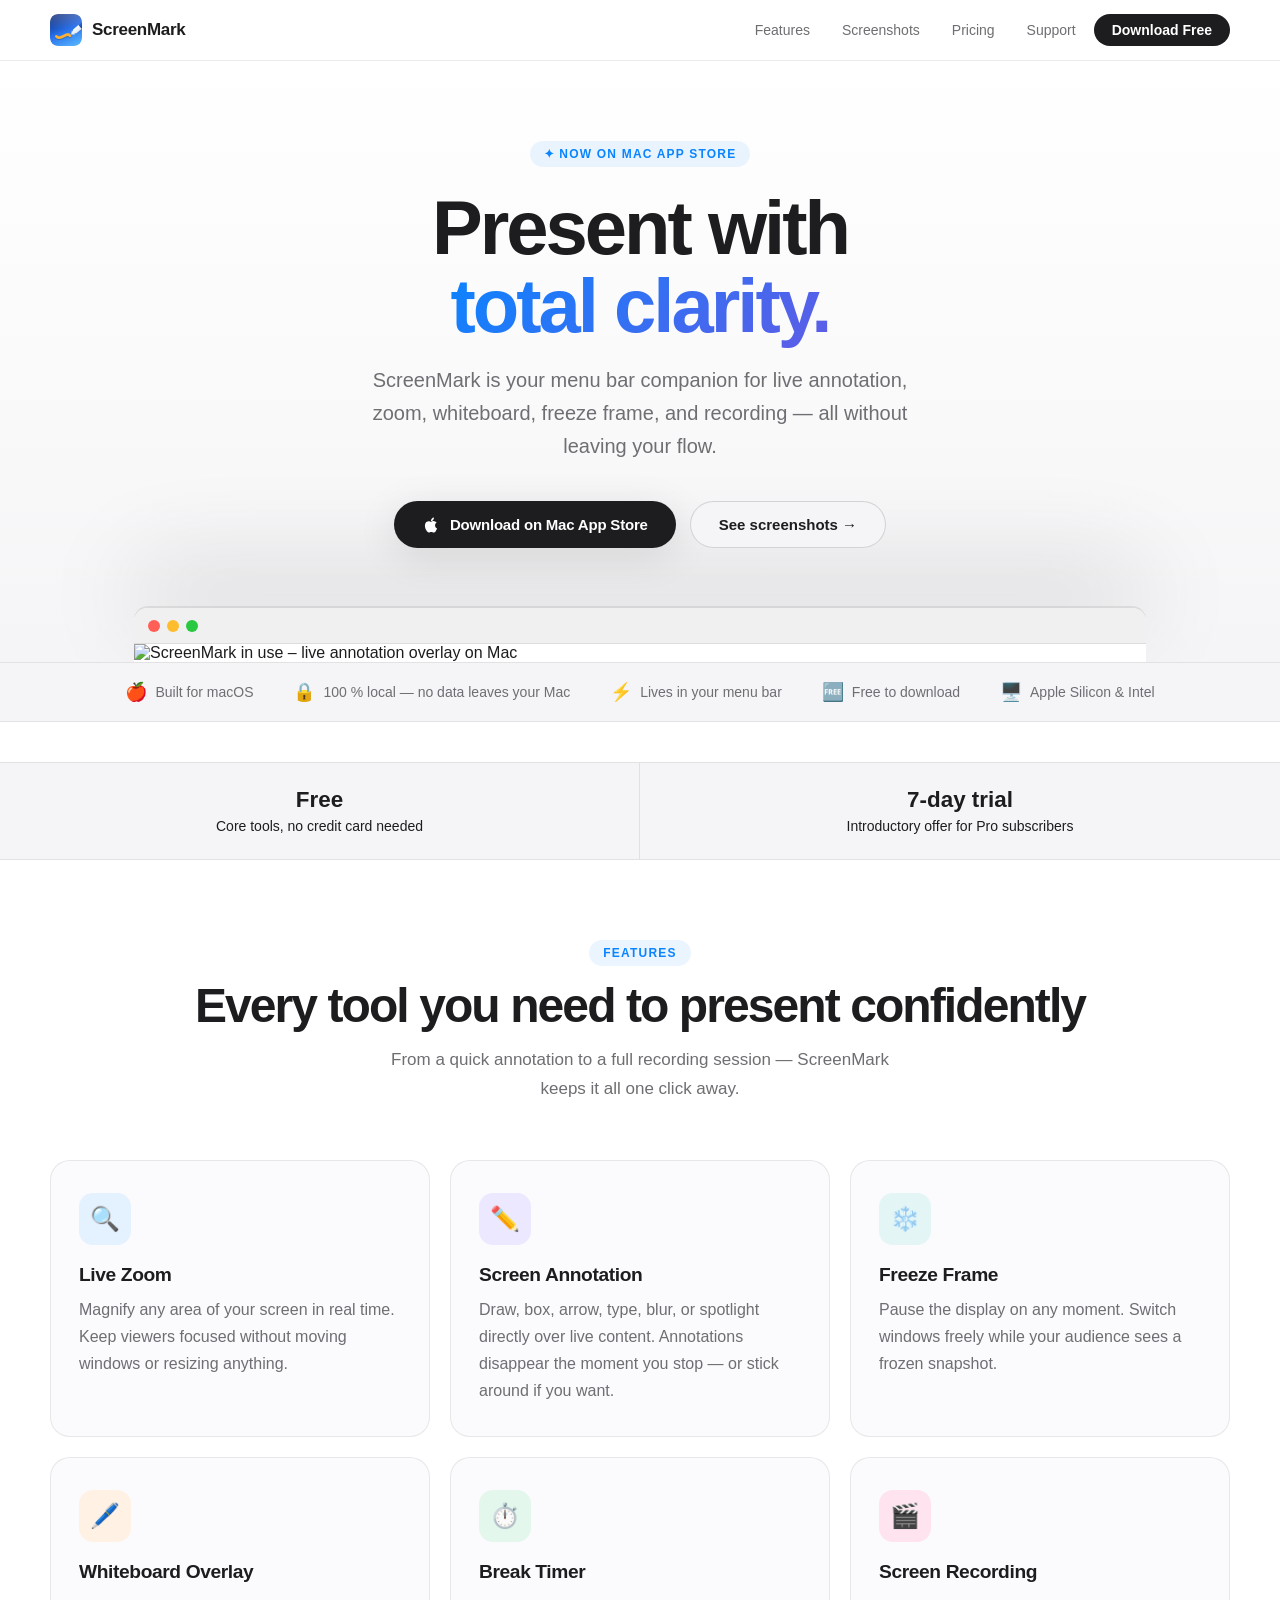
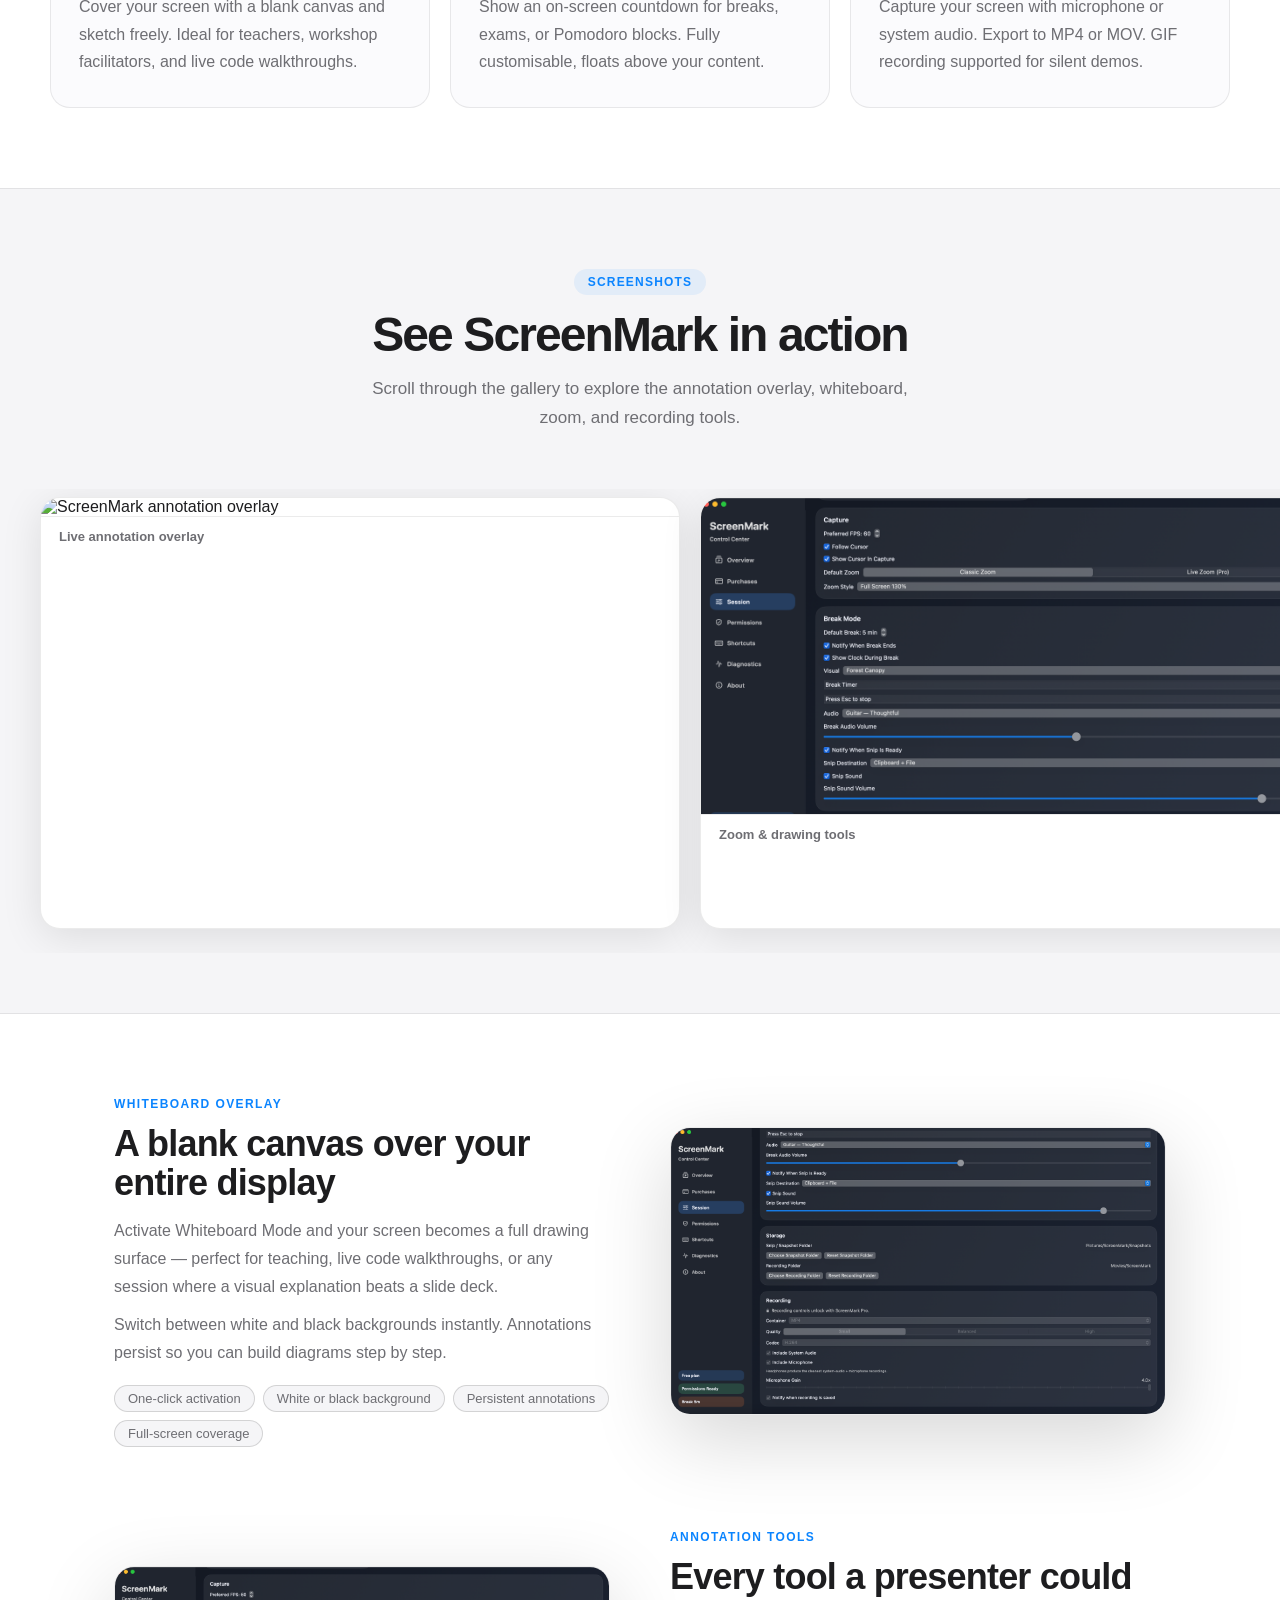
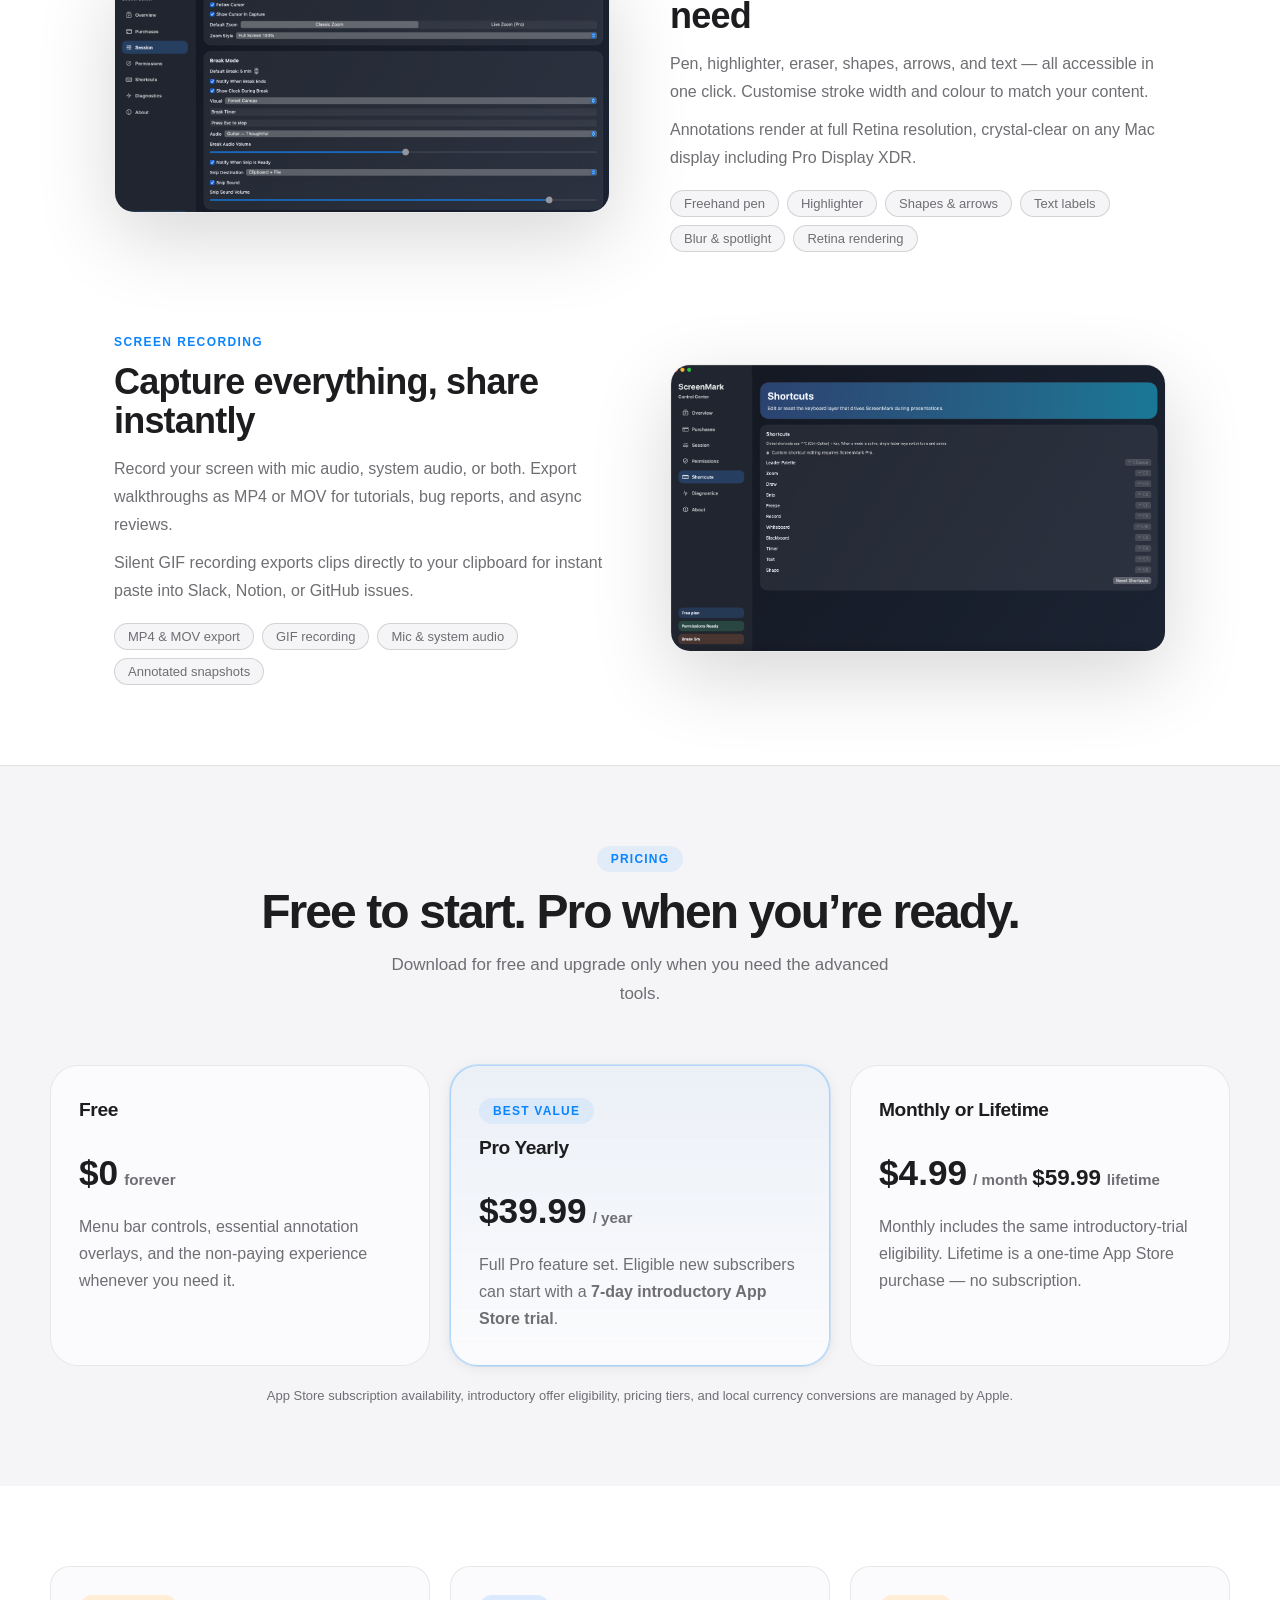
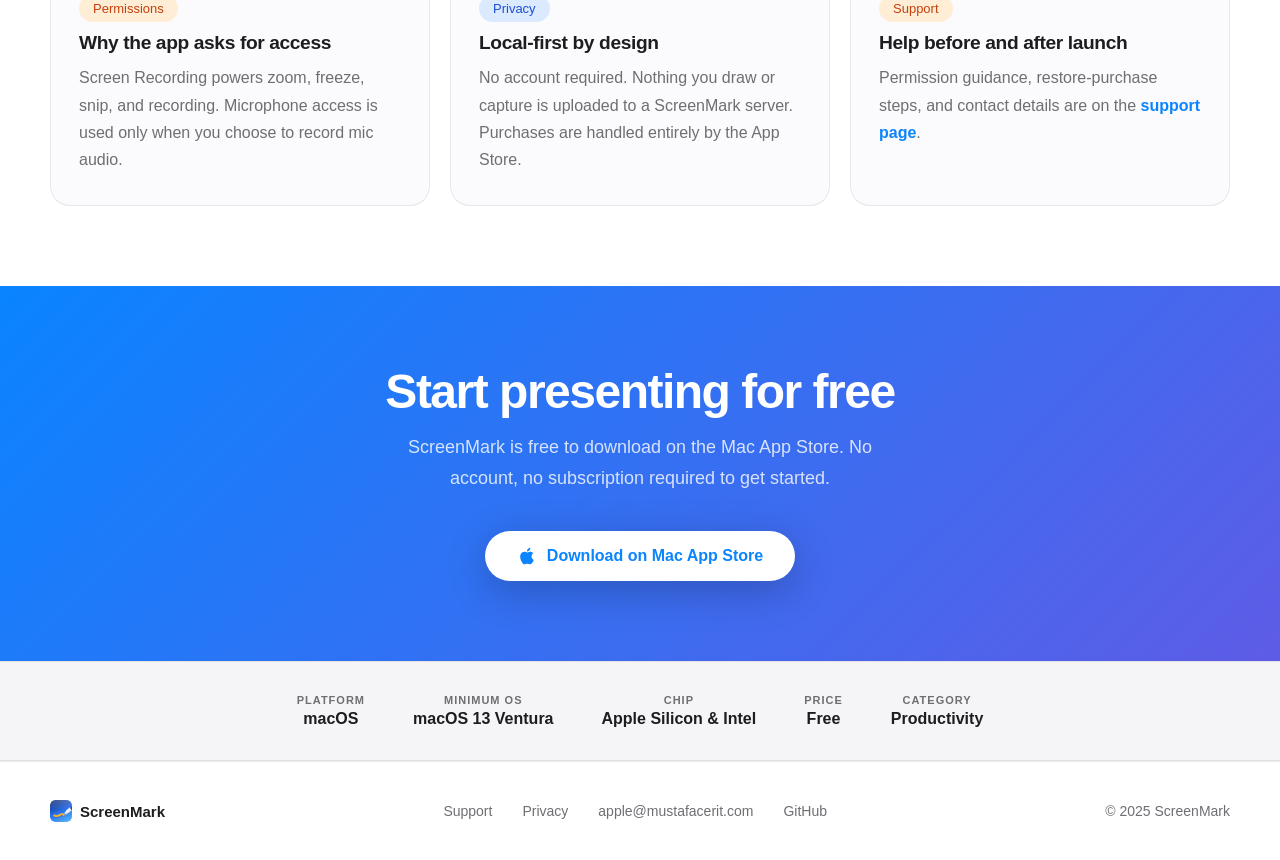
==== commit 7879eca7: "Fix logo, remove unnecessary sections, update date - Replace emoji ✏️ with actual app icon in nav an" ====
--- a/index.html
+++ b/index.html
@@ -13,7 +13,7 @@
   <header class="site-header">
     <div class="shell">
       <a class="brand" href="./">
-        <span class="brand-mark">✏️</span>
+        <img src="assets/app-icon.png" alt="ScreenMark" style="width:32px;height:32px;border-radius:8px;flex-shrink:0">
         ScreenMark
       </a>
       <nav class="nav" aria-label="Primary">
@@ -76,10 +76,6 @@
       <div class="metric">
         <strong>7-day trial</strong>
         <span>Introductory offer for Pro subscribers</span>
-      </div>
-      <div class="metric">
-        <strong>No account</strong>
-        <span>Local-first, works offline</span>
       </div>
     </div>
 
@@ -317,7 +313,9 @@
   <!-- ── FOOTER ── -->
   <footer class="site-footer">
     <div class="shell">
-      <span class="footer-brand">✏️ ScreenMark</span>
+      <a class="footer-brand" href="./" style="display:inline-flex;align-items:center;gap:8px;text-decoration:none">
+        <img src="assets/app-icon.png" alt="" style="width:22px;height:22px;border-radius:5px"> ScreenMark
+      </a>
       <div class="footer-links">
         <a href="support/">Support</a>
         <a href="privacy/">Privacy</a>
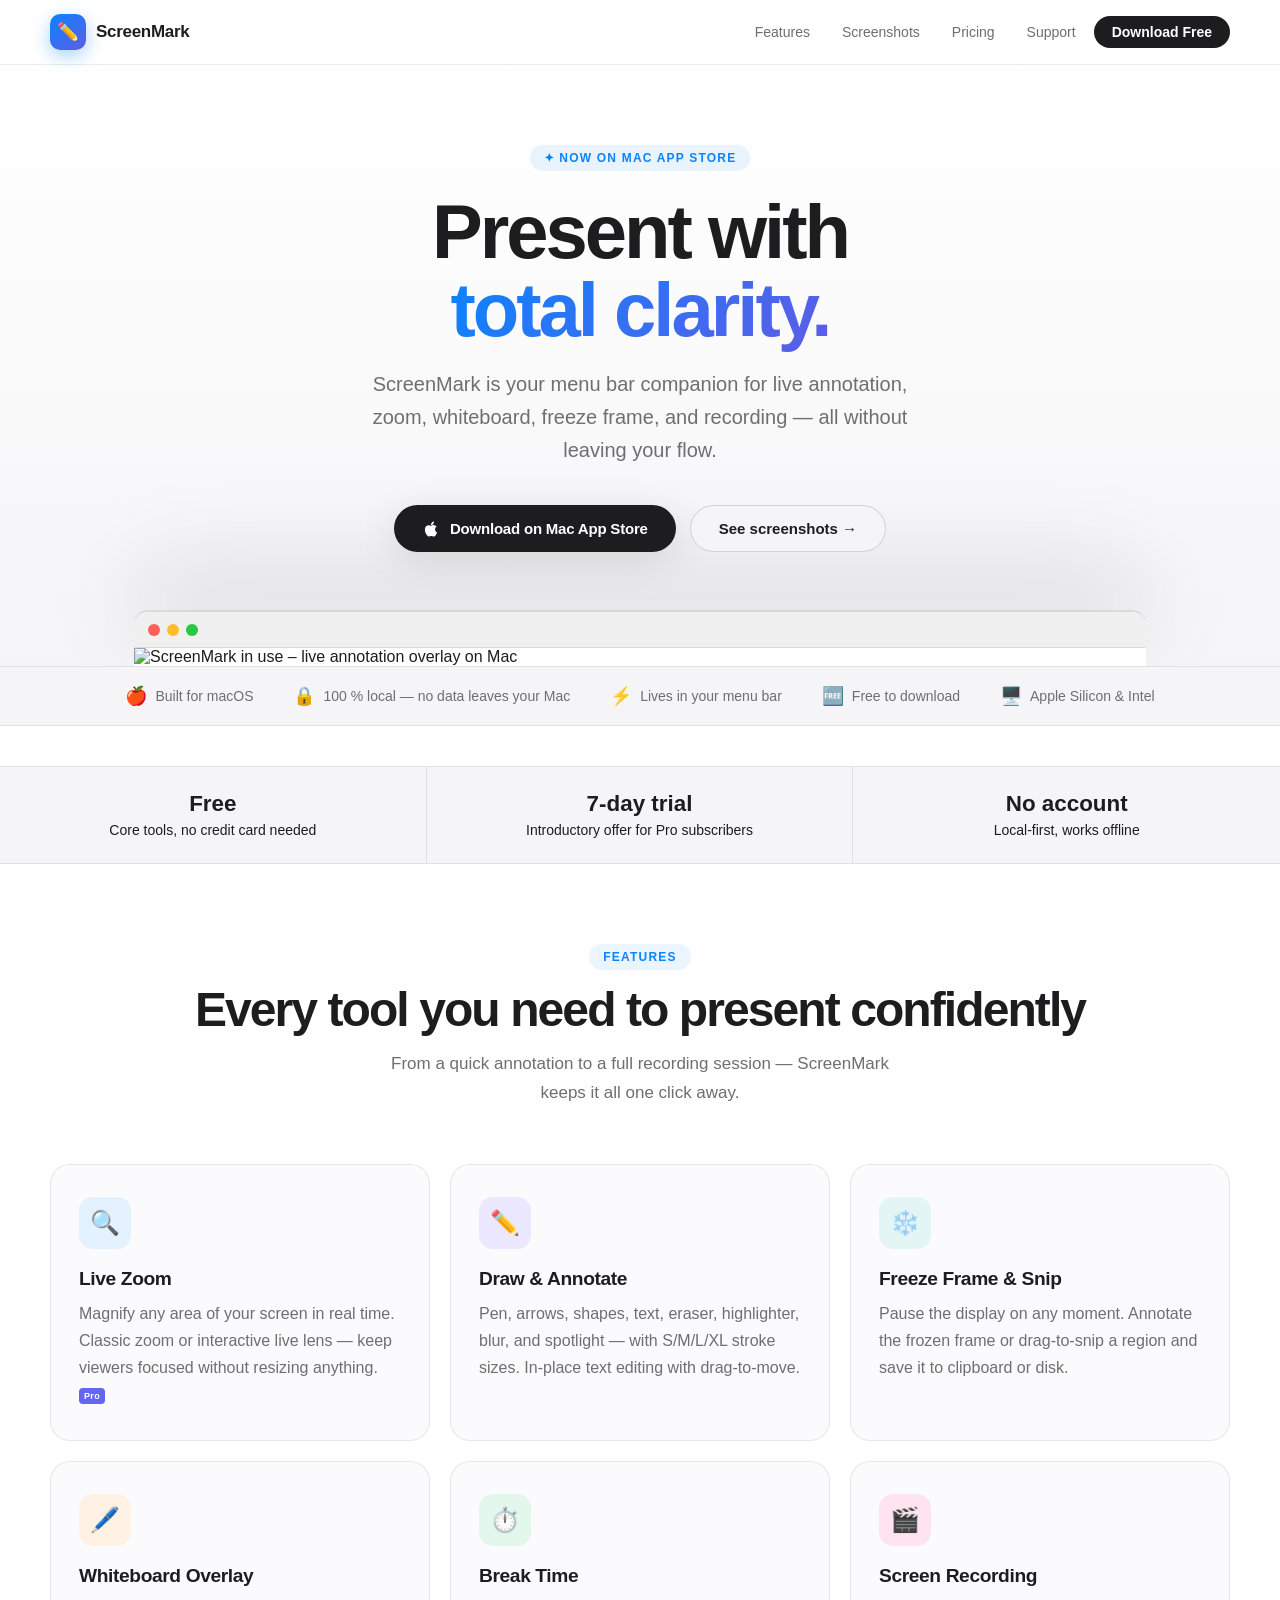
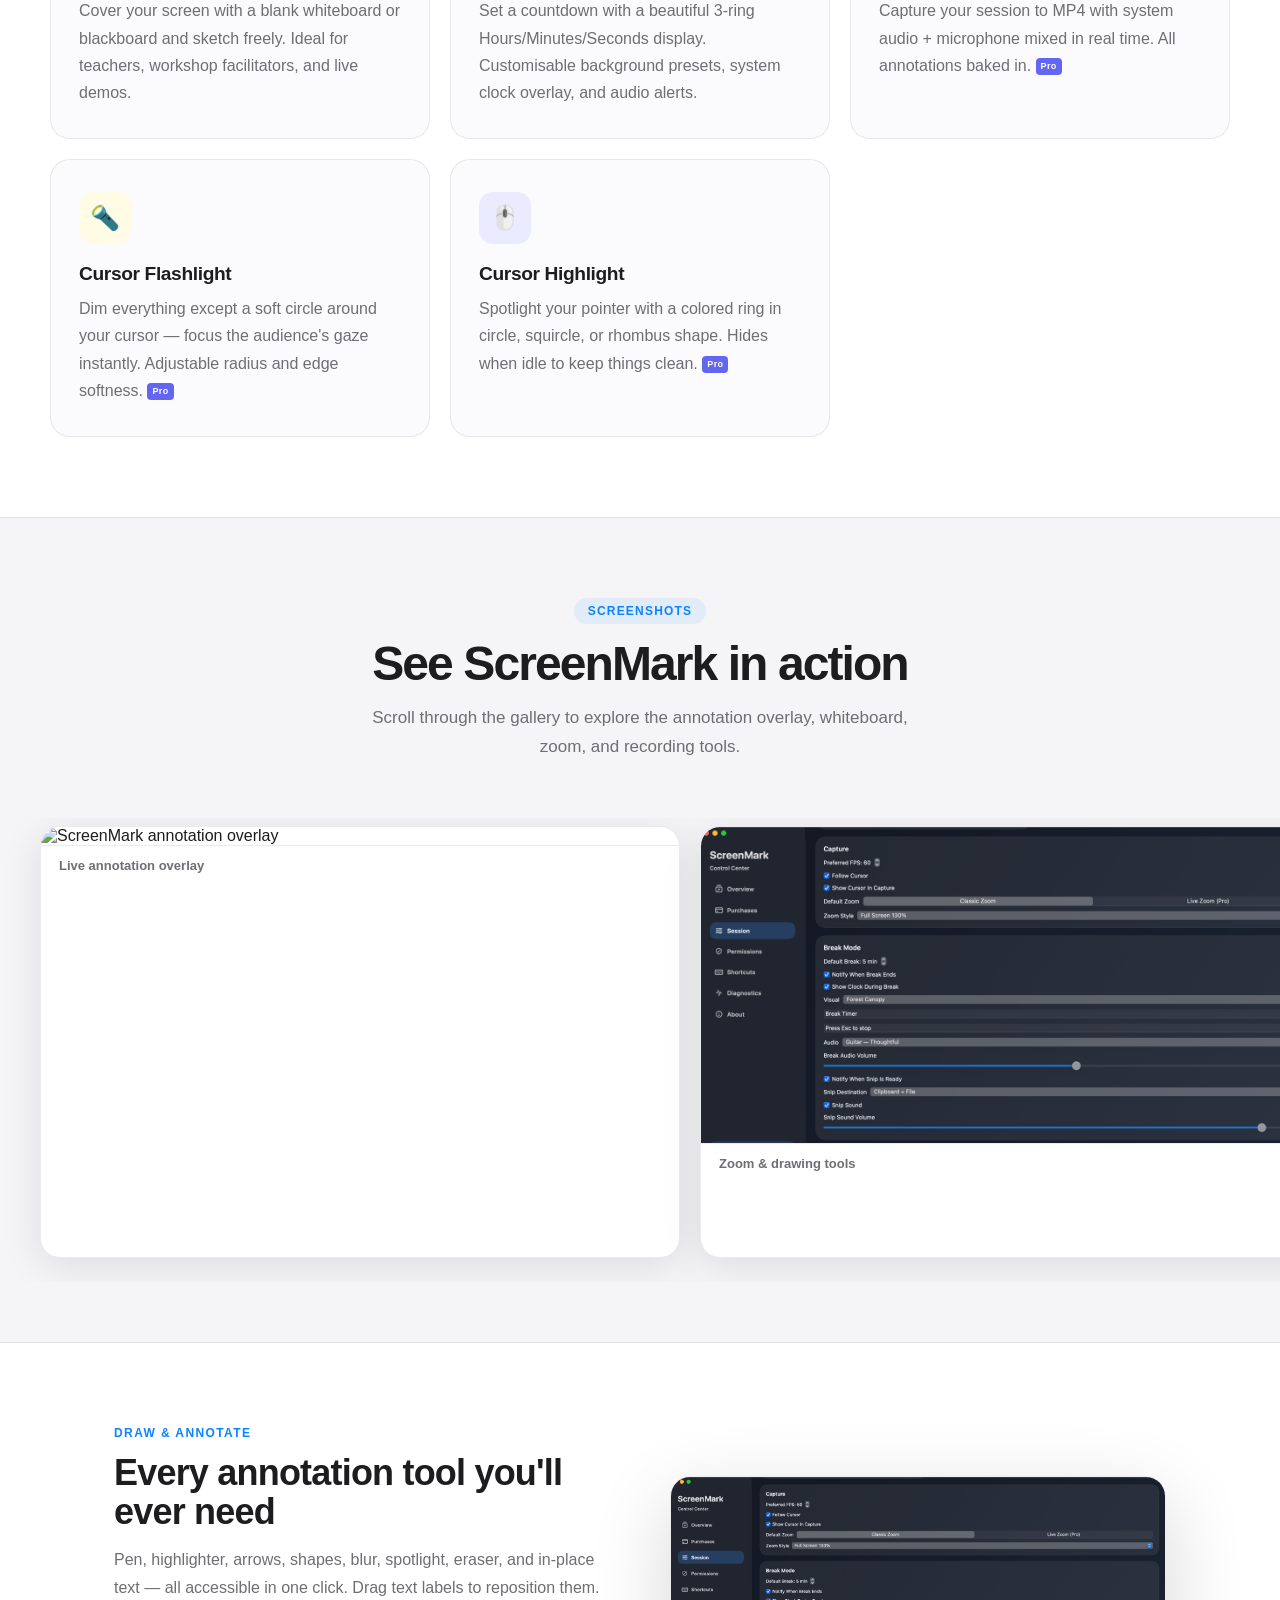
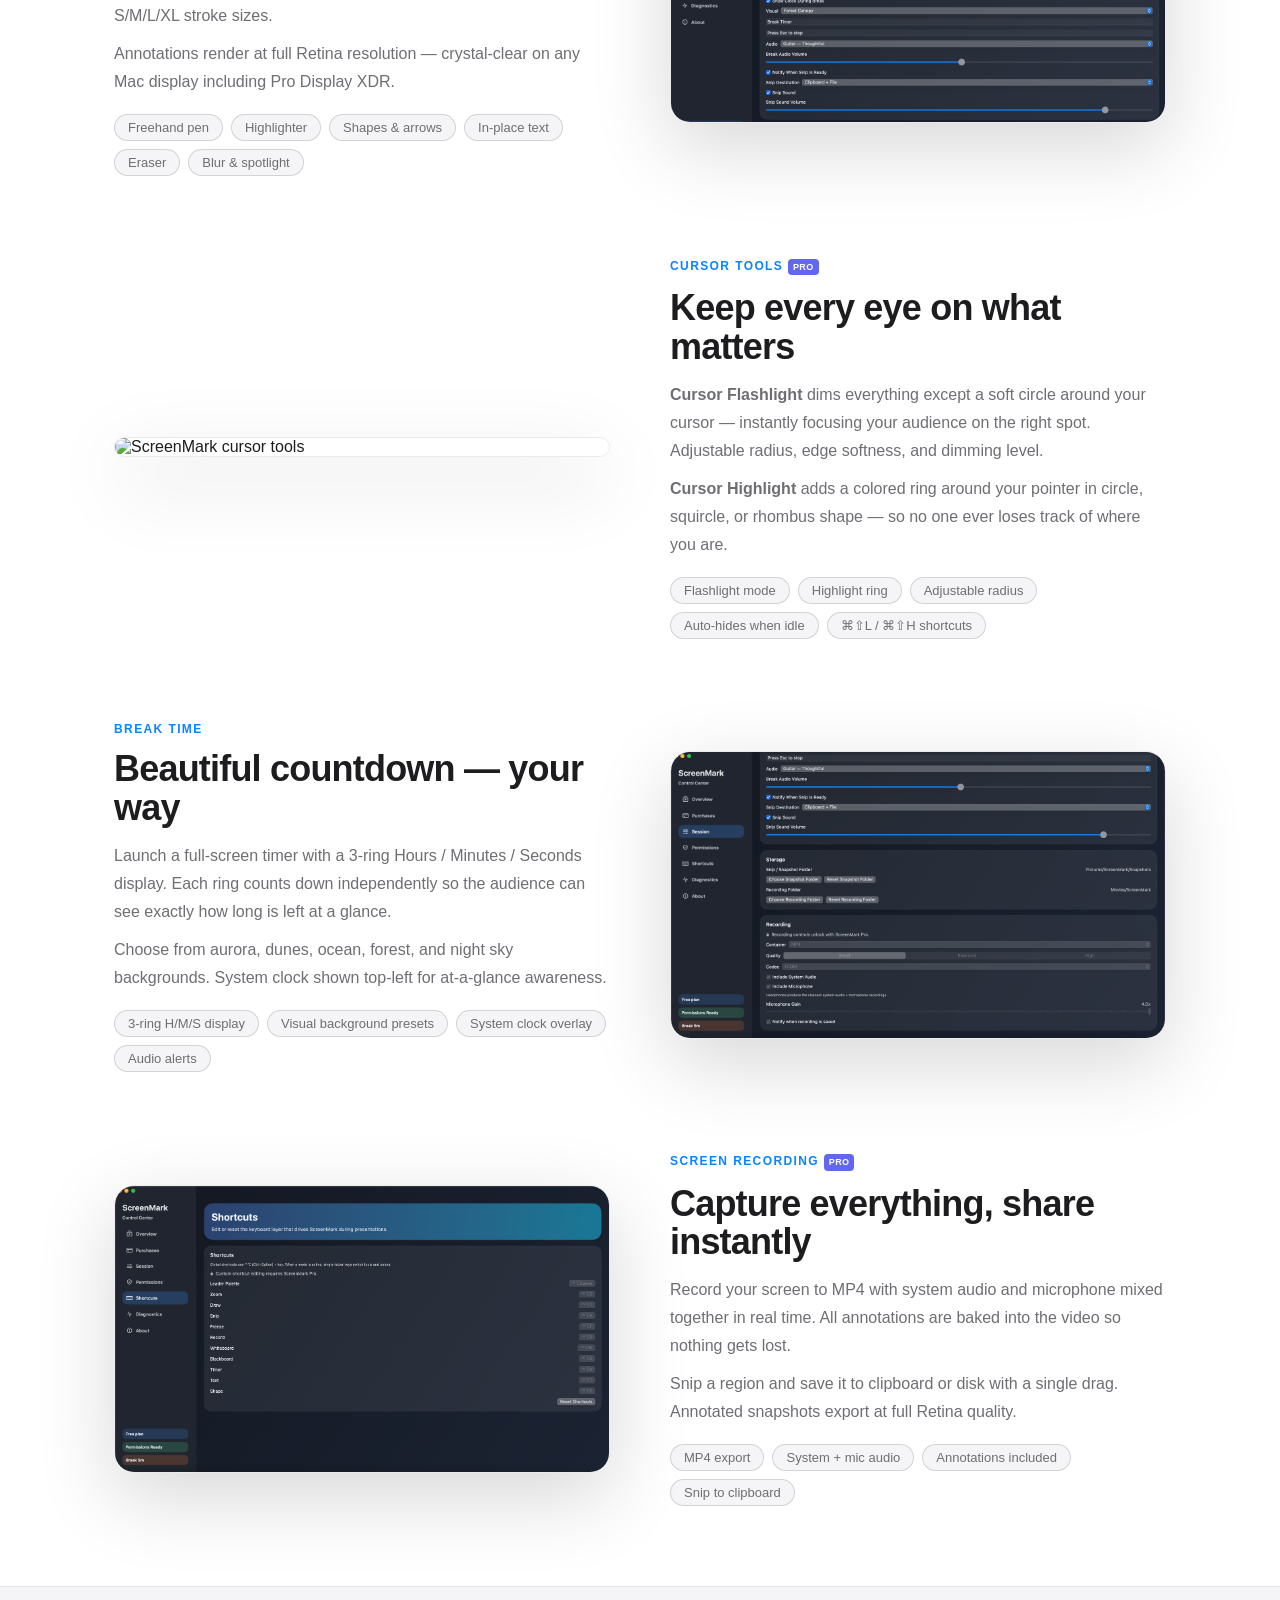
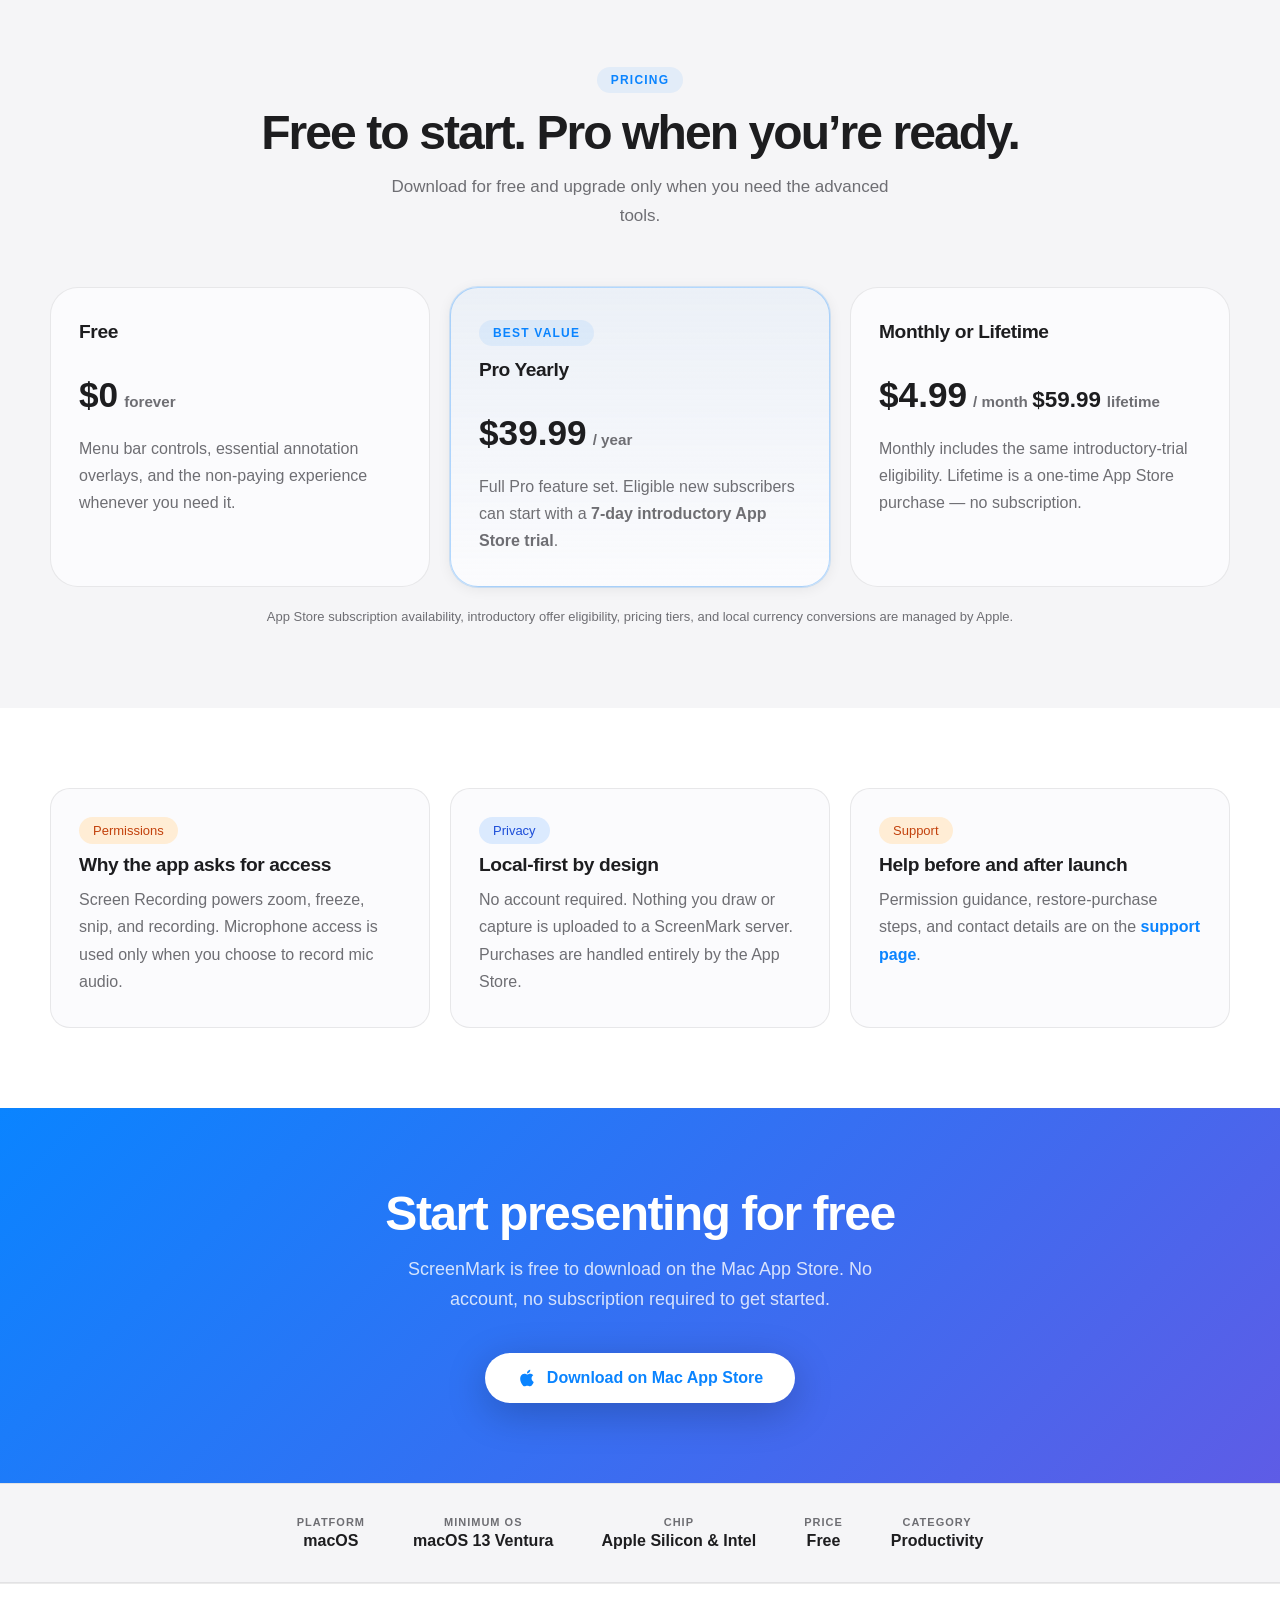
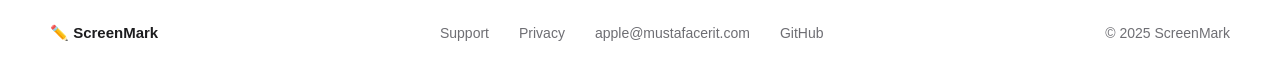
==== commit c7e10040: "Update GitHub Pages with Sprint 9 Batch 2 features - Updated features grid: 8 cards (Draw, Zoom, Fre" ====
--- a/index.html
+++ b/index.html
@@ -13,7 +13,7 @@
   <header class="site-header">
     <div class="shell">
       <a class="brand" href="./">
-        <img src="assets/app-icon.png" alt="ScreenMark" style="width:32px;height:32px;border-radius:8px;flex-shrink:0">
+        <span class="brand-mark">✏️</span>
         ScreenMark
       </a>
       <nav class="nav" aria-label="Primary">
@@ -77,6 +77,10 @@
         <strong>7-day trial</strong>
         <span>Introductory offer for Pro subscribers</span>
       </div>
+      <div class="metric">
+        <strong>No account</strong>
+        <span>Local-first, works offline</span>
+      </div>
     </div>
 
     <!-- ── FEATURES ── -->
@@ -91,32 +95,42 @@
           <div class="card">
             <div class="card-icon blue">🔍</div>
             <h3>Live Zoom</h3>
-            <p>Magnify any area of your screen in real time. Keep viewers focused without moving windows or resizing anything.</p>
+            <p>Magnify any area of your screen in real time. Classic zoom or interactive live lens — keep viewers focused without resizing anything. <span class="pro-badge">Pro</span></p>
           </div>
           <div class="card">
             <div class="card-icon purple">✏️</div>
-            <h3>Screen Annotation</h3>
-            <p>Draw, box, arrow, type, blur, or spotlight directly over live content. Annotations disappear the moment you stop — or stick around if you want.</p>
+            <h3>Draw &amp; Annotate</h3>
+            <p>Pen, arrows, shapes, text, eraser, highlighter, blur, and spotlight — with S/M/L/XL stroke sizes. In-place text editing with drag-to-move.</p>
           </div>
           <div class="card">
             <div class="card-icon teal">❄️</div>
-            <h3>Freeze Frame</h3>
-            <p>Pause the display on any moment. Switch windows freely while your audience sees a frozen snapshot.</p>
+            <h3>Freeze Frame &amp; Snip</h3>
+            <p>Pause the display on any moment. Annotate the frozen frame or drag-to-snip a region and save it to clipboard or disk.</p>
           </div>
           <div class="card">
             <div class="card-icon orange">🖊️</div>
             <h3>Whiteboard Overlay</h3>
-            <p>Cover your screen with a blank canvas and sketch freely. Ideal for teachers, workshop facilitators, and live code walkthroughs.</p>
+            <p>Cover your screen with a blank whiteboard or blackboard and sketch freely. Ideal for teachers, workshop facilitators, and live demos.</p>
           </div>
           <div class="card">
             <div class="card-icon green">⏱️</div>
-            <h3>Break Timer</h3>
-            <p>Show an on-screen countdown for breaks, exams, or Pomodoro blocks. Fully customisable, floats above your content.</p>
+            <h3>Break Time</h3>
+            <p>Set a countdown with a beautiful 3-ring Hours/Minutes/Seconds display. Customisable background presets, system clock overlay, and audio alerts.</p>
           </div>
           <div class="card">
             <div class="card-icon pink">🎬</div>
             <h3>Screen Recording</h3>
-            <p>Capture your screen with microphone or system audio. Export to MP4 or MOV. GIF recording supported for silent demos.</p>
+            <p>Capture your session to MP4 with system audio + microphone mixed in real time. All annotations baked in. <span class="pro-badge">Pro</span></p>
+          </div>
+          <div class="card">
+            <div class="card-icon yellow">🔦</div>
+            <h3>Cursor Flashlight</h3>
+            <p>Dim everything except a soft circle around your cursor — focus the audience's gaze instantly. Adjustable radius and edge softness. <span class="pro-badge">Pro</span></p>
+          </div>
+          <div class="card">
+            <div class="card-icon indigo">🖱️</div>
+            <h3>Cursor Highlight</h3>
+            <p>Spotlight your pointer with a colored ring in circle, squircle, or rhombus shape. Hides when idle to keep things clean. <span class="pro-badge">Pro</span></p>
           </div>
         </div>
       </div>
@@ -165,57 +179,76 @@
     <section class="spotlight-section">
       <div class="spotlight-row">
         <div class="spotlight-content">
-          <span class="spotlight-tag">Whiteboard Overlay</span>
-          <h2>A blank canvas over your entire display</h2>
-          <p>Activate Whiteboard Mode and your screen becomes a full drawing surface — perfect for teaching, live code walkthroughs, or any session where a visual explanation beats a slide deck.</p>
-          <p>Switch between white and black backgrounds instantly. Annotations persist so you can build diagrams step by step.</p>
-          <div class="pill-list">
-            <span class="pill">One-click activation</span>
-            <span class="pill">White or black background</span>
-            <span class="pill">Persistent annotations</span>
-            <span class="pill">Full-screen coverage</span>
-          </div>
-        </div>
-        <div class="spotlight-visual">
-          <img src="assets/screenshots/ss5.png" alt="ScreenMark whiteboard mode">
-        </div>
-      </div>
-
-      <div class="spotlight-row flip">
-        <div class="spotlight-content">
-          <span class="spotlight-tag">Annotation Tools</span>
-          <h2>Every tool a presenter could need</h2>
-          <p>Pen, highlighter, eraser, shapes, arrows, and text — all accessible in one click. Customise stroke width and colour to match your content.</p>
-          <p>Annotations render at full Retina resolution, crystal-clear on any Mac display including Pro Display XDR.</p>
+          <span class="spotlight-tag">Draw &amp; Annotate</span>
+          <h2>Every annotation tool you'll ever need</h2>
+          <p>Pen, highlighter, arrows, shapes, blur, spotlight, eraser, and in-place text — all accessible in one click. Drag text labels to reposition them. S/M/L/XL stroke sizes.</p>
+          <p>Annotations render at full Retina resolution — crystal-clear on any Mac display including Pro Display XDR.</p>
           <div class="pill-list">
             <span class="pill">Freehand pen</span>
             <span class="pill">Highlighter</span>
             <span class="pill">Shapes &amp; arrows</span>
-            <span class="pill">Text labels</span>
+            <span class="pill">In-place text</span>
+            <span class="pill">Eraser</span>
             <span class="pill">Blur &amp; spotlight</span>
-            <span class="pill">Retina rendering</span>
           </div>
         </div>
         <div class="spotlight-visual">
-          <img src="assets/screenshots/ss4.png" alt="ScreenMark annotation tools">
+          <img src="assets/screenshots/ss4.png" alt="ScreenMark annotation tools" data-placeholder="true">
+        </div>
+      </div>
+
+      <div class="spotlight-row flip">
+        <div class="spotlight-content">
+          <span class="spotlight-tag">Cursor Tools <span class="pro-badge">Pro</span></span>
+          <h2>Keep every eye on what matters</h2>
+          <p><strong>Cursor Flashlight</strong> dims everything except a soft circle around your cursor — instantly focusing your audience on the right spot. Adjustable radius, edge softness, and dimming level.</p>
+          <p><strong>Cursor Highlight</strong> adds a colored ring around your pointer in circle, squircle, or rhombus shape — so no one ever loses track of where you are.</p>
+          <div class="pill-list">
+            <span class="pill">Flashlight mode</span>
+            <span class="pill">Highlight ring</span>
+            <span class="pill">Adjustable radius</span>
+            <span class="pill">Auto-hides when idle</span>
+            <span class="pill">⌘⇧L / ⌘⇧H shortcuts</span>
+          </div>
+        </div>
+        <div class="spotlight-visual">
+          <img src="assets/screenshots/ss3.png" alt="ScreenMark cursor tools" data-placeholder="true">
         </div>
       </div>
 
       <div class="spotlight-row">
         <div class="spotlight-content">
-          <span class="spotlight-tag">Screen Recording</span>
+          <span class="spotlight-tag">Break Time</span>
+          <h2>Beautiful countdown — your way</h2>
+          <p>Launch a full-screen timer with a 3-ring Hours / Minutes / Seconds display. Each ring counts down independently so the audience can see exactly how long is left at a glance.</p>
+          <p>Choose from aurora, dunes, ocean, forest, and night sky backgrounds. System clock shown top-left for at-a-glance awareness.</p>
+          <div class="pill-list">
+            <span class="pill">3-ring H/M/S display</span>
+            <span class="pill">Visual background presets</span>
+            <span class="pill">System clock overlay</span>
+            <span class="pill">Audio alerts</span>
+          </div>
+        </div>
+        <div class="spotlight-visual">
+          <img src="assets/screenshots/ss5.png" alt="ScreenMark break time" data-placeholder="true">
+        </div>
+      </div>
+
+      <div class="spotlight-row flip">
+        <div class="spotlight-content">
+          <span class="spotlight-tag">Screen Recording <span class="pro-badge">Pro</span></span>
           <h2>Capture everything, share instantly</h2>
-          <p>Record your screen with mic audio, system audio, or both. Export walkthroughs as MP4 or MOV for tutorials, bug reports, and async reviews.</p>
-          <p>Silent GIF recording exports clips directly to your clipboard for instant paste into Slack, Notion, or GitHub issues.</p>
+          <p>Record your screen to MP4 with system audio and microphone mixed together in real time. All annotations are baked into the video so nothing gets lost.</p>
+          <p>Snip a region and save it to clipboard or disk with a single drag. Annotated snapshots export at full Retina quality.</p>
           <div class="pill-list">
-            <span class="pill">MP4 &amp; MOV export</span>
-            <span class="pill">GIF recording</span>
-            <span class="pill">Mic &amp; system audio</span>
-            <span class="pill">Annotated snapshots</span>
+            <span class="pill">MP4 export</span>
+            <span class="pill">System + mic audio</span>
+            <span class="pill">Annotations included</span>
+            <span class="pill">Snip to clipboard</span>
           </div>
         </div>
         <div class="spotlight-visual">
-          <img src="assets/screenshots/ss6.png" alt="ScreenMark recording">
+          <img src="assets/screenshots/ss6.png" alt="ScreenMark recording" data-placeholder="true">
         </div>
       </div>
     </section>
@@ -313,9 +346,7 @@
   <!-- ── FOOTER ── -->
   <footer class="site-footer">
     <div class="shell">
-      <a class="footer-brand" href="./" style="display:inline-flex;align-items:center;gap:8px;text-decoration:none">
-        <img src="assets/app-icon.png" alt="" style="width:22px;height:22px;border-radius:5px"> ScreenMark
-      </a>
+      <span class="footer-brand">✏️ ScreenMark</span>
       <div class="footer-links">
         <a href="support/">Support</a>
         <a href="privacy/">Privacy</a>
--- a/assets/site.css
+++ b/assets/site.css
@@ -271,6 +271,21 @@
 .card-icon.green  { background: #e4f7ed; }
 .card-icon.pink   { background: #ffe4f0; }
 .card-icon.teal   { background: #e4f5f5; }
+.card-icon.yellow { background: #fffbe4; }
+.card-icon.indigo { background: #eaebff; }
+
+.pro-badge {
+  display: inline-block;
+  background: #6366f1;
+  color: #fff;
+  font-size: 9px;
+  font-weight: 800;
+  letter-spacing: .04em;
+  padding: 1px 5px;
+  border-radius: 4px;
+  vertical-align: middle;
+  line-height: 1.6;
+}
 
 /* ── SCREENSHOT GALLERY ── */
 .gallery-section {
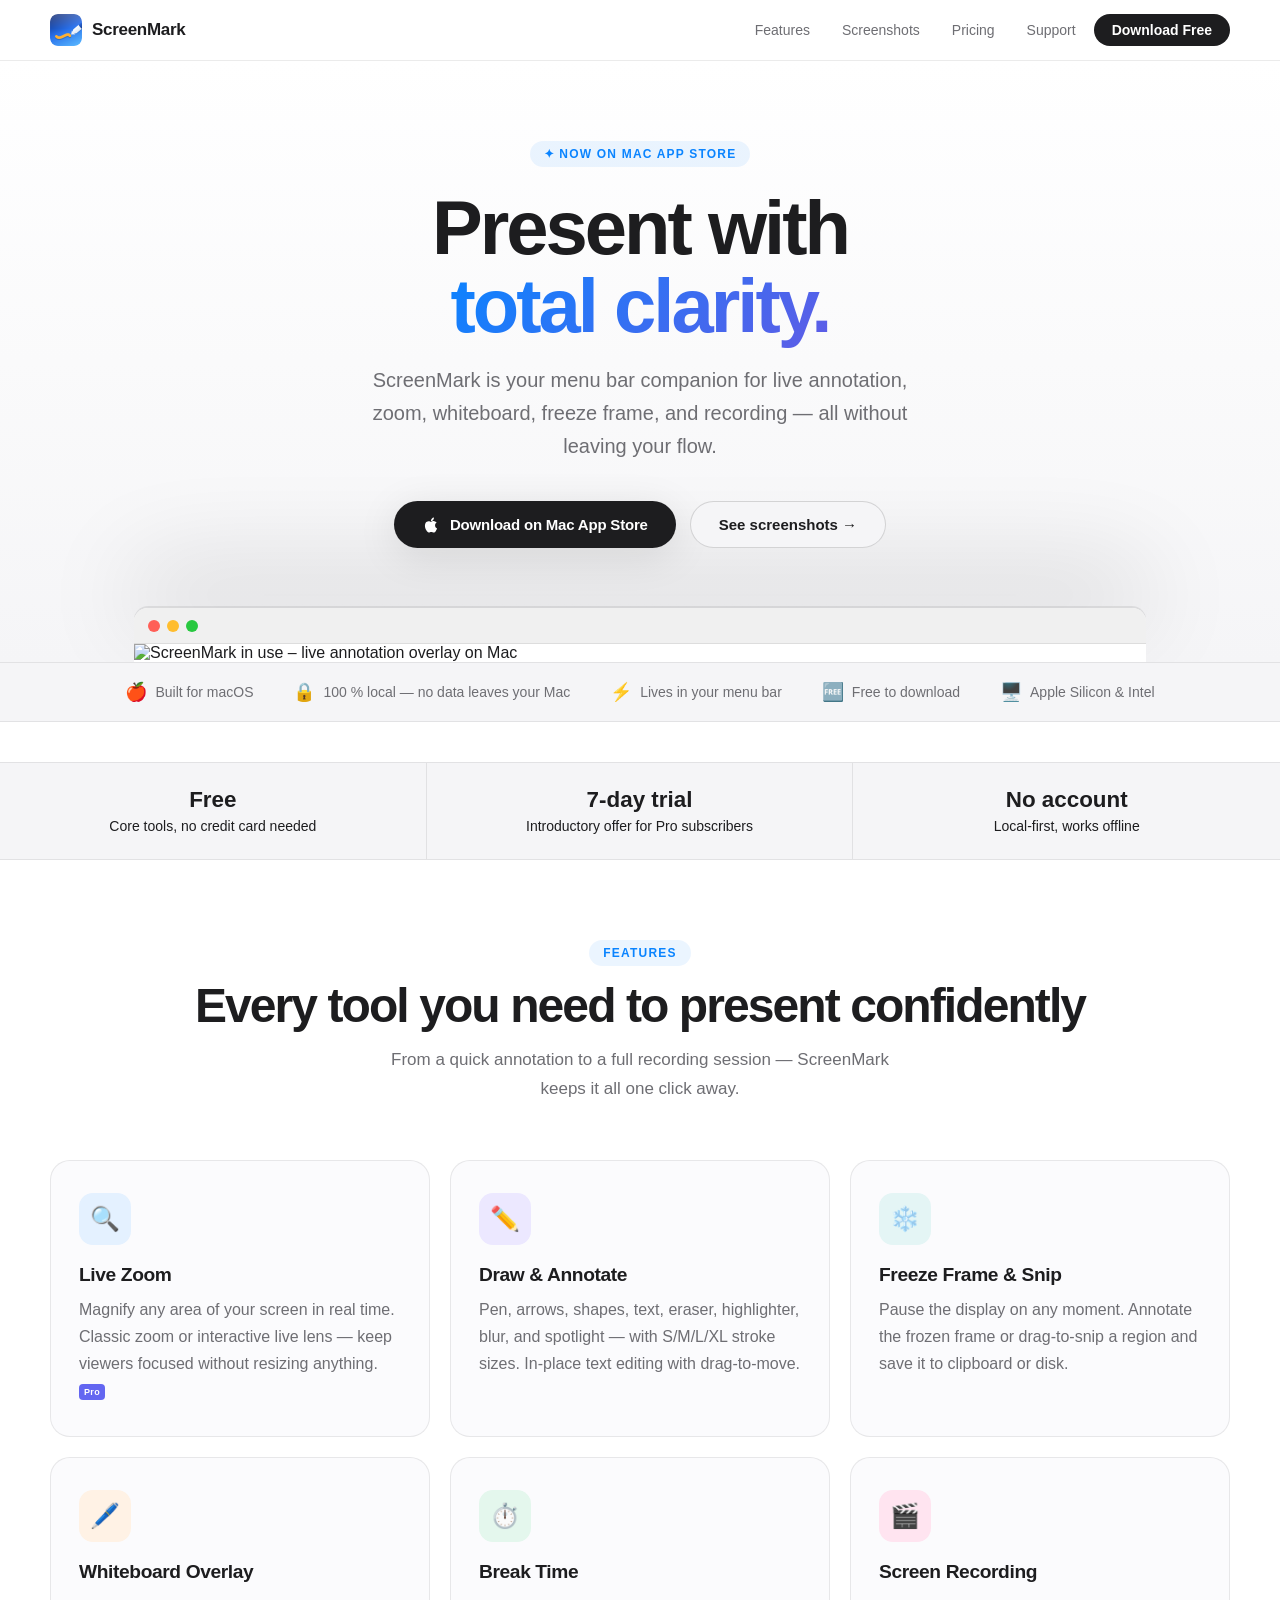
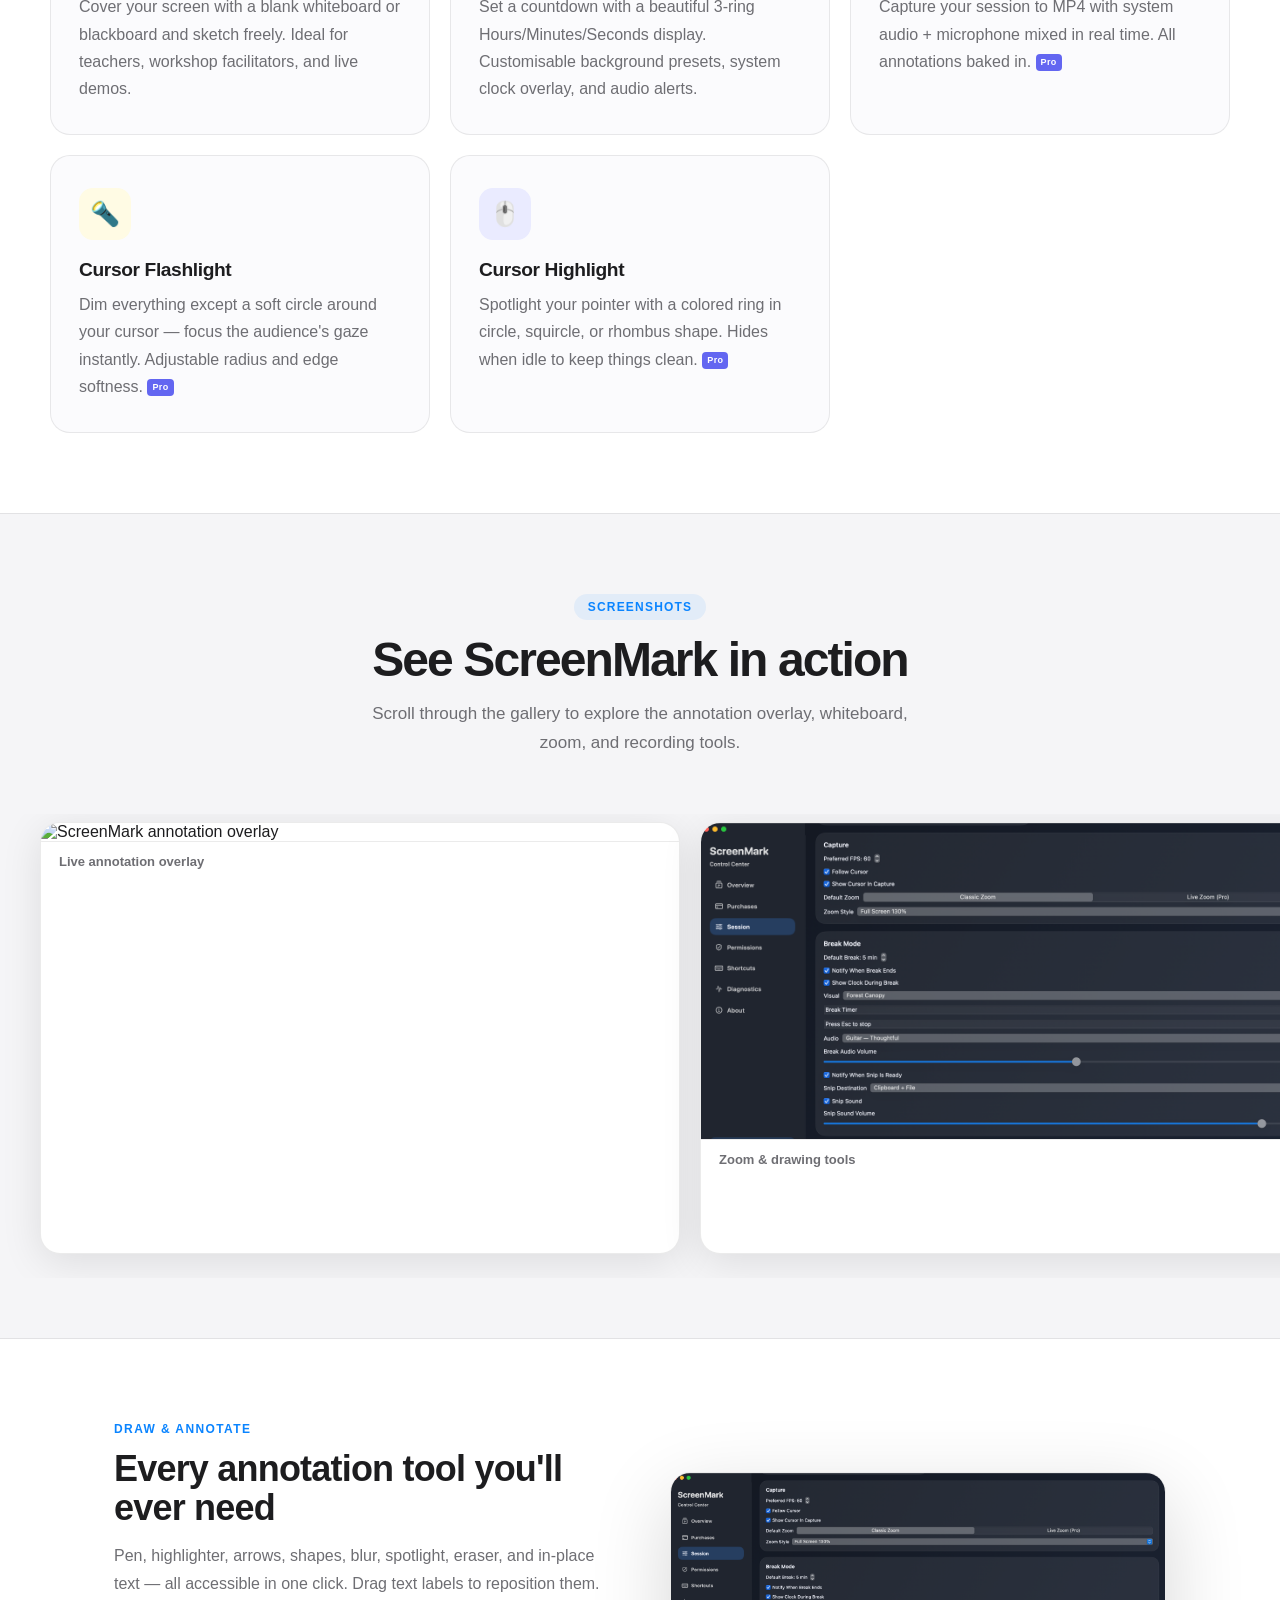
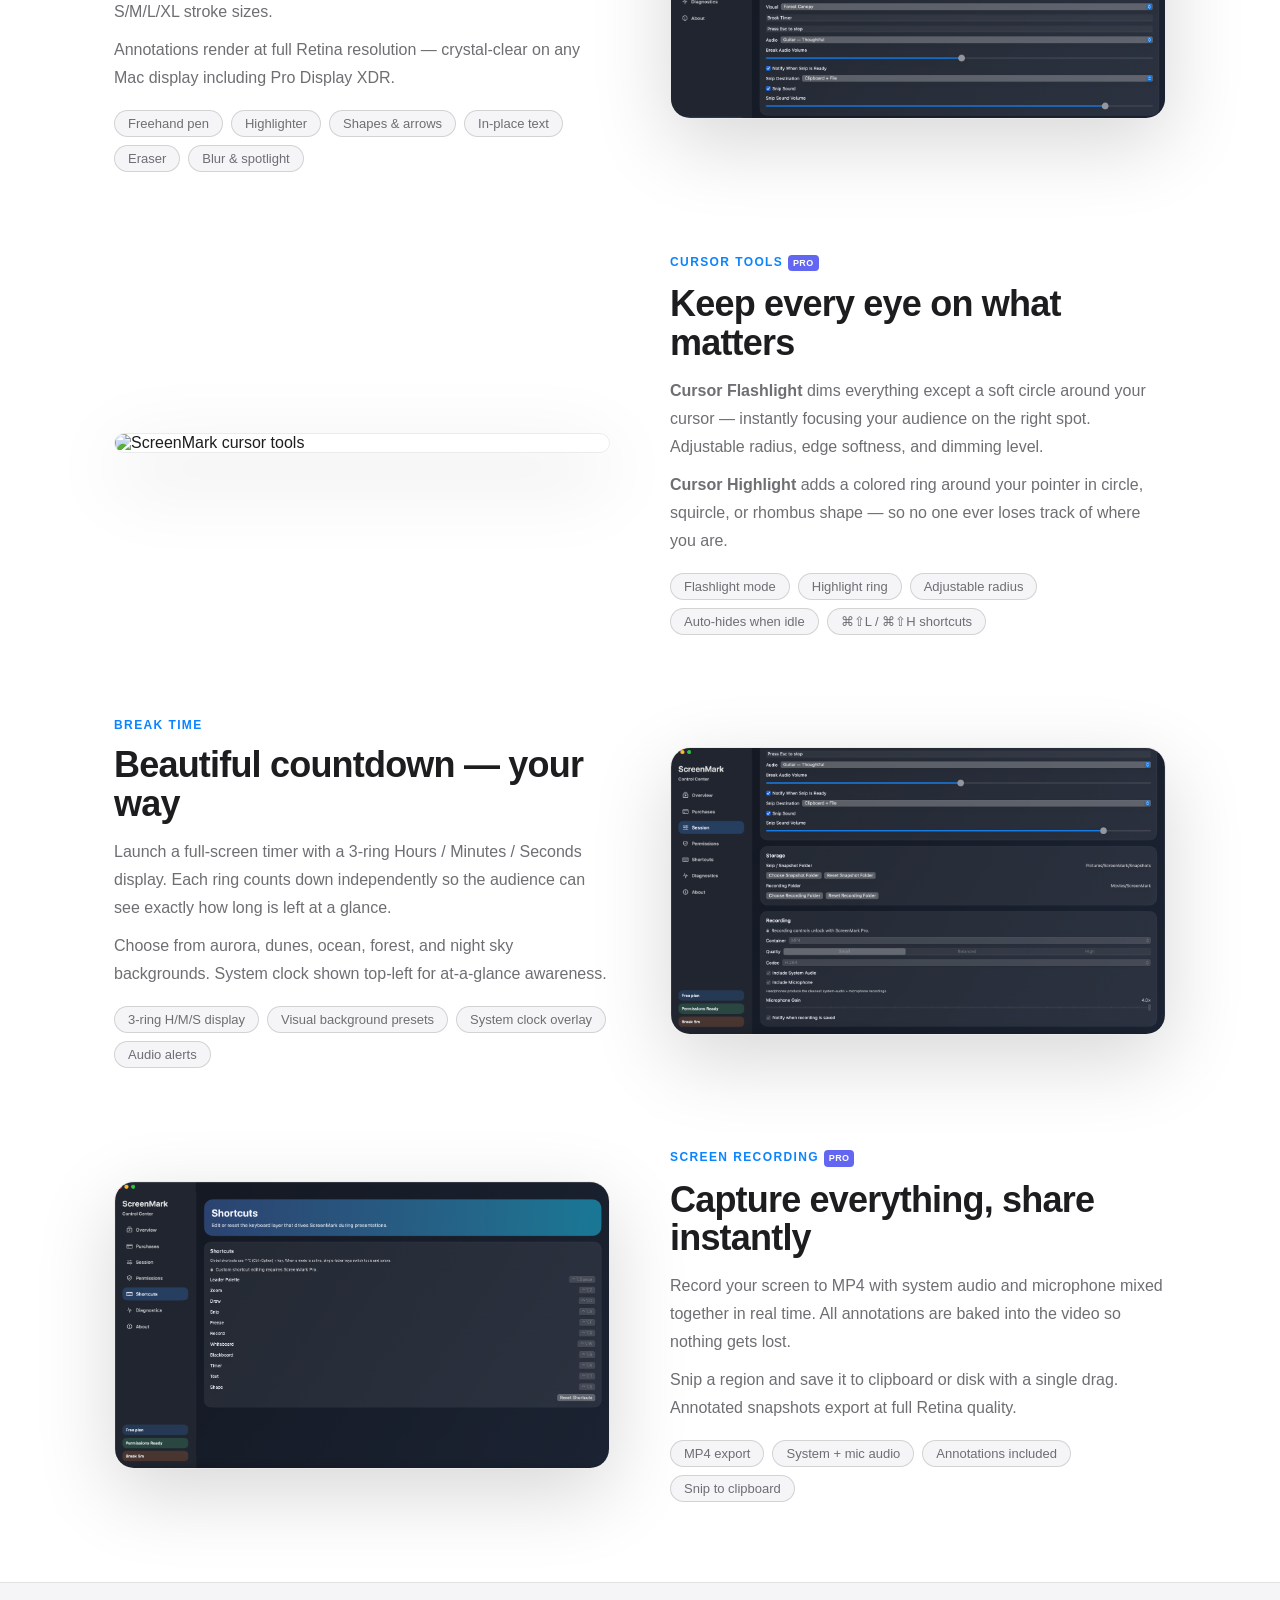
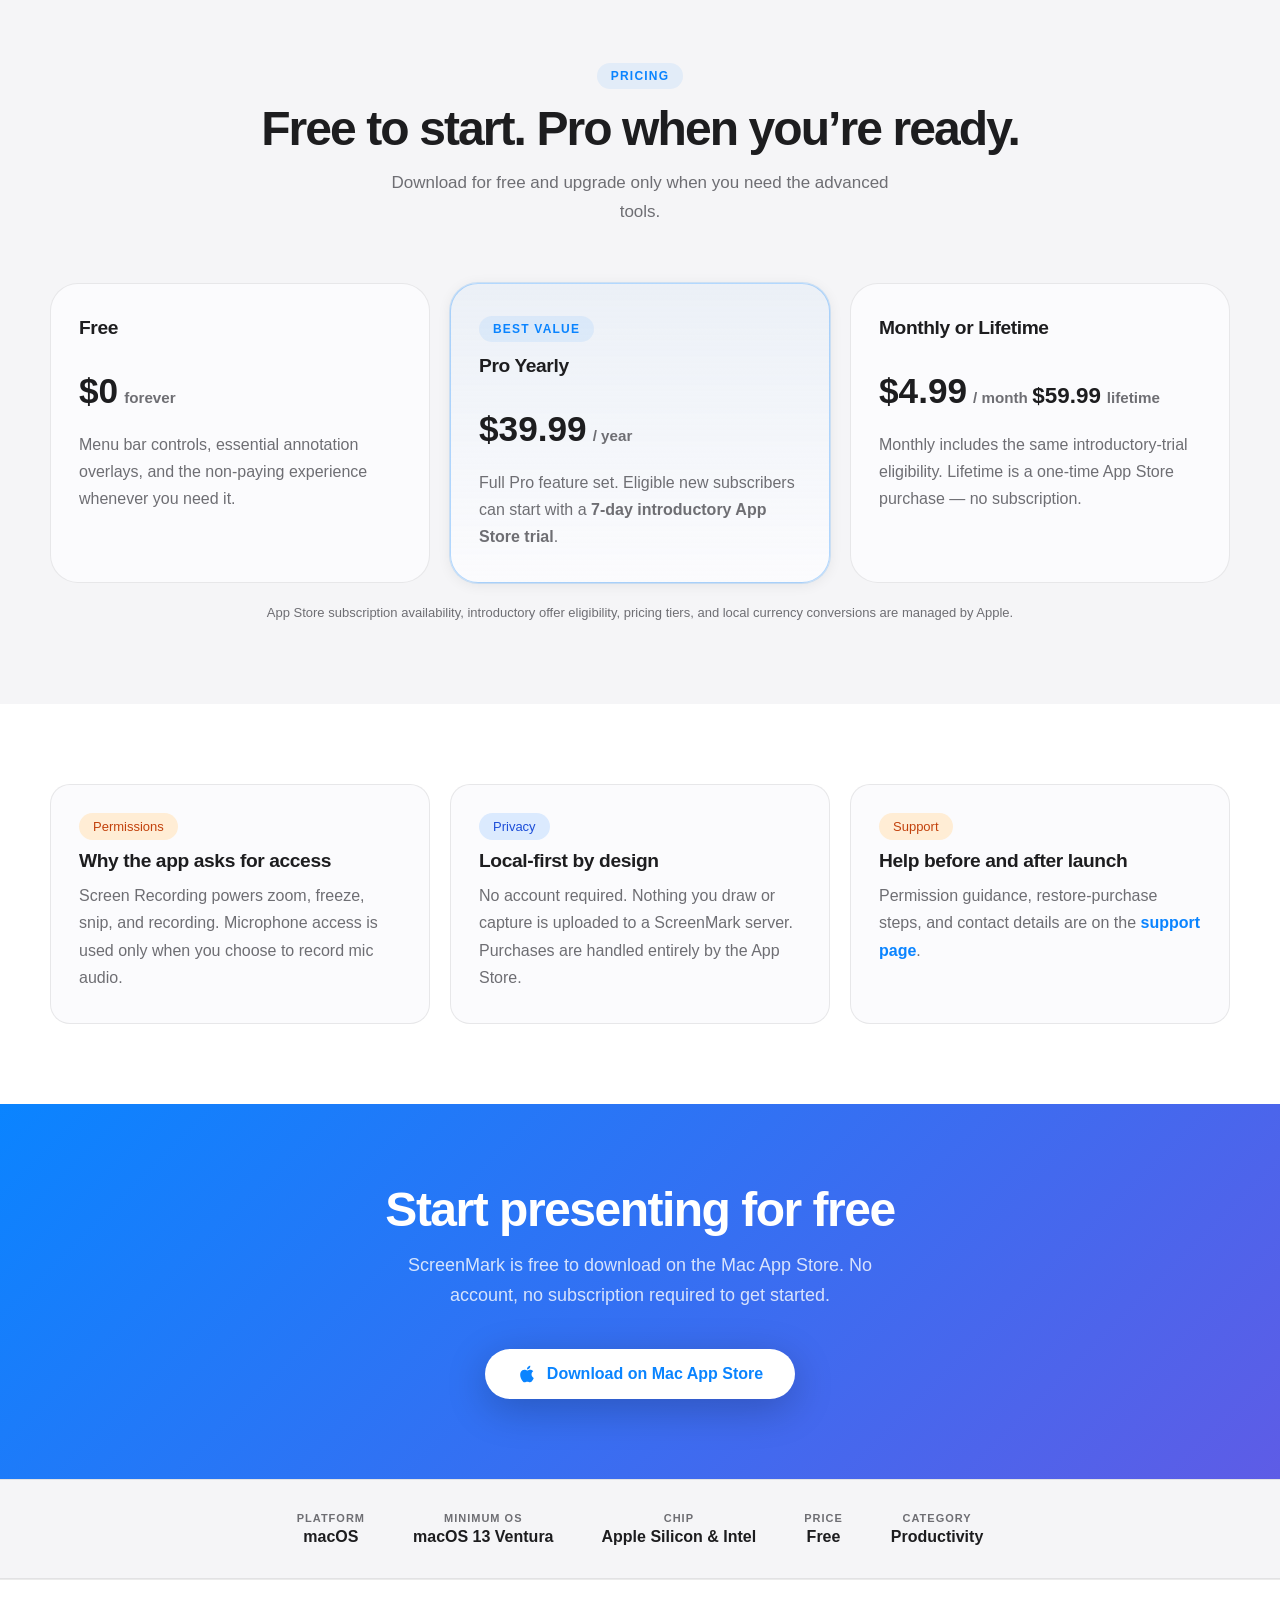
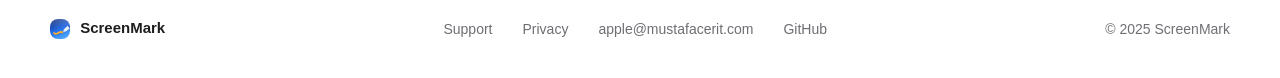
==== commit 4da635d7: "Add real app icon, update support page GitHub links to screenmark-public - Replace emoji brand marks" ====
--- a/index.html
+++ b/index.html
@@ -6,6 +6,8 @@
   <title>ScreenMark – Present, Annotate &amp; Zoom on Your Mac</title>
   <meta name="description" content="ScreenMark is a macOS menu bar app for live screen annotation, zoom, whiteboard overlay, freeze frame, and recording. Perfect for teachers, presenters, and developers.">
   <link rel="stylesheet" href="assets/site.css">
+  <link rel="icon" type="image/png" href="assets/icon.png">
+  <link rel="apple-touch-icon" href="assets/app-icon.png">
 </head>
 <body>
 
@@ -13,7 +15,7 @@
   <header class="site-header">
     <div class="shell">
       <a class="brand" href="./">
-        <span class="brand-mark">✏️</span>
+        <img src="assets/icon.png" alt="ScreenMark icon" class="brand-icon">
         ScreenMark
       </a>
       <nav class="nav" aria-label="Primary">
@@ -346,7 +348,7 @@
   <!-- ── FOOTER ── -->
   <footer class="site-footer">
     <div class="shell">
-      <span class="footer-brand">✏️ ScreenMark</span>
+      <span class="footer-brand"><img src="assets/icon.png" alt="" class="brand-icon" style="width:20px;height:20px;vertical-align:middle;margin-right:6px;"> ScreenMark</span>
       <div class="footer-links">
         <a href="support/">Support</a>
         <a href="privacy/">Privacy</a>
--- a/assets/site.css
+++ b/assets/site.css
@@ -647,3 +647,10 @@
   .site-footer .shell { flex-direction: column; align-items: flex-start; }
   .nav .nav-hide-sm { display: none; }
 }
+
+.brand-icon {
+  width: 32px; height: 32px;
+  border-radius: 8px;
+  flex-shrink: 0;
+  object-fit: contain;
+}
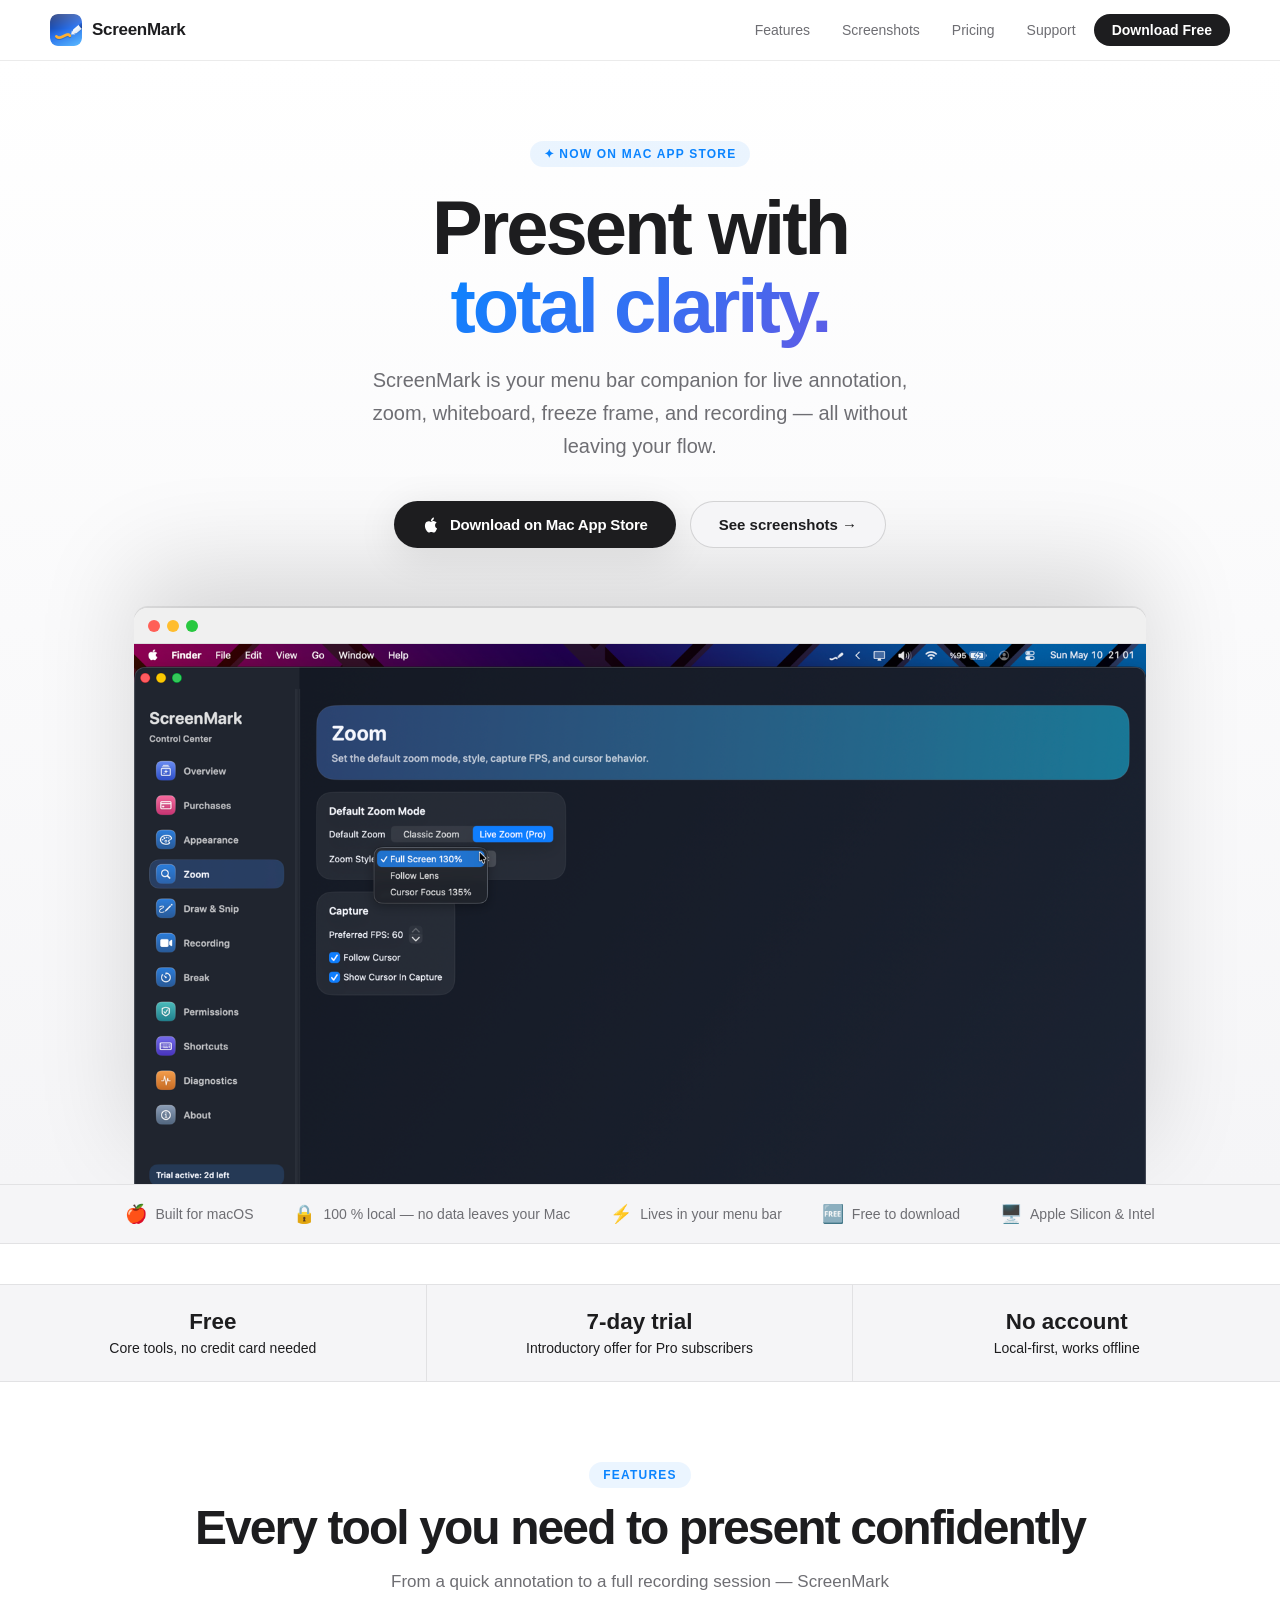
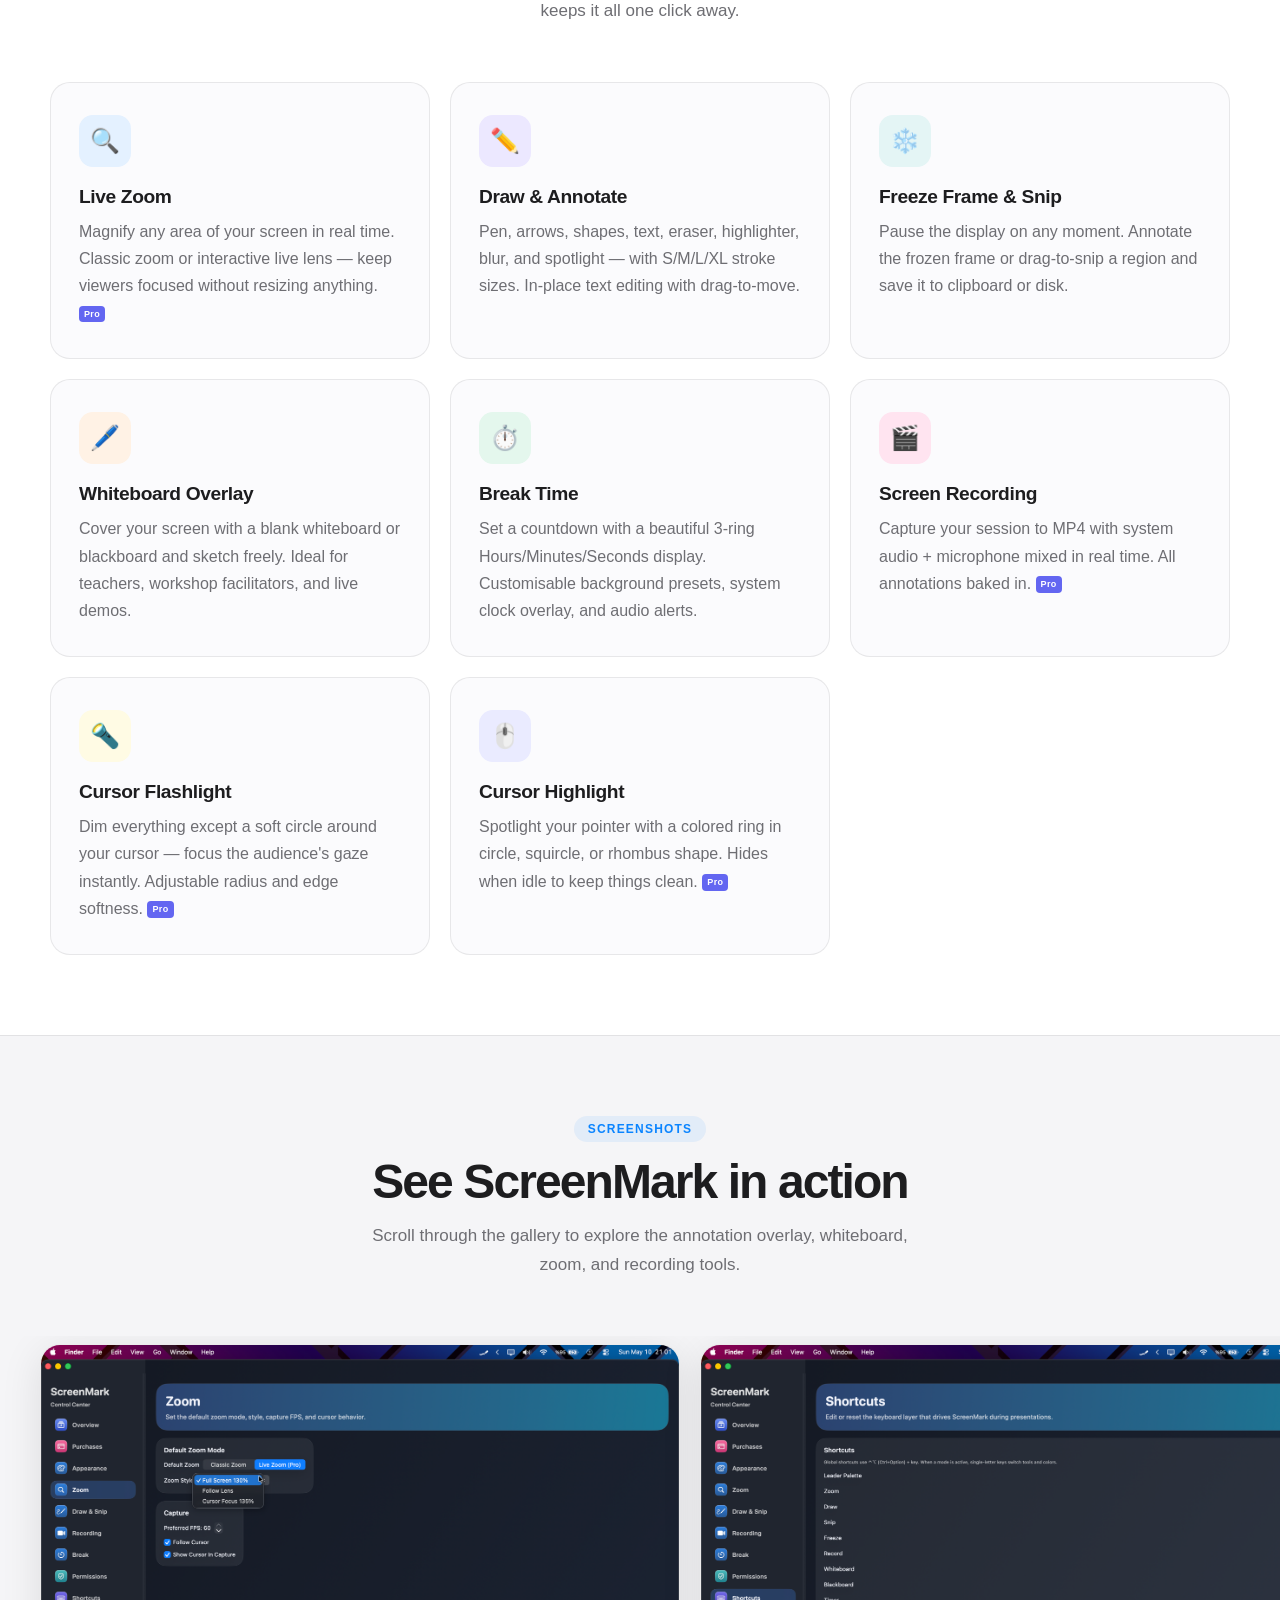
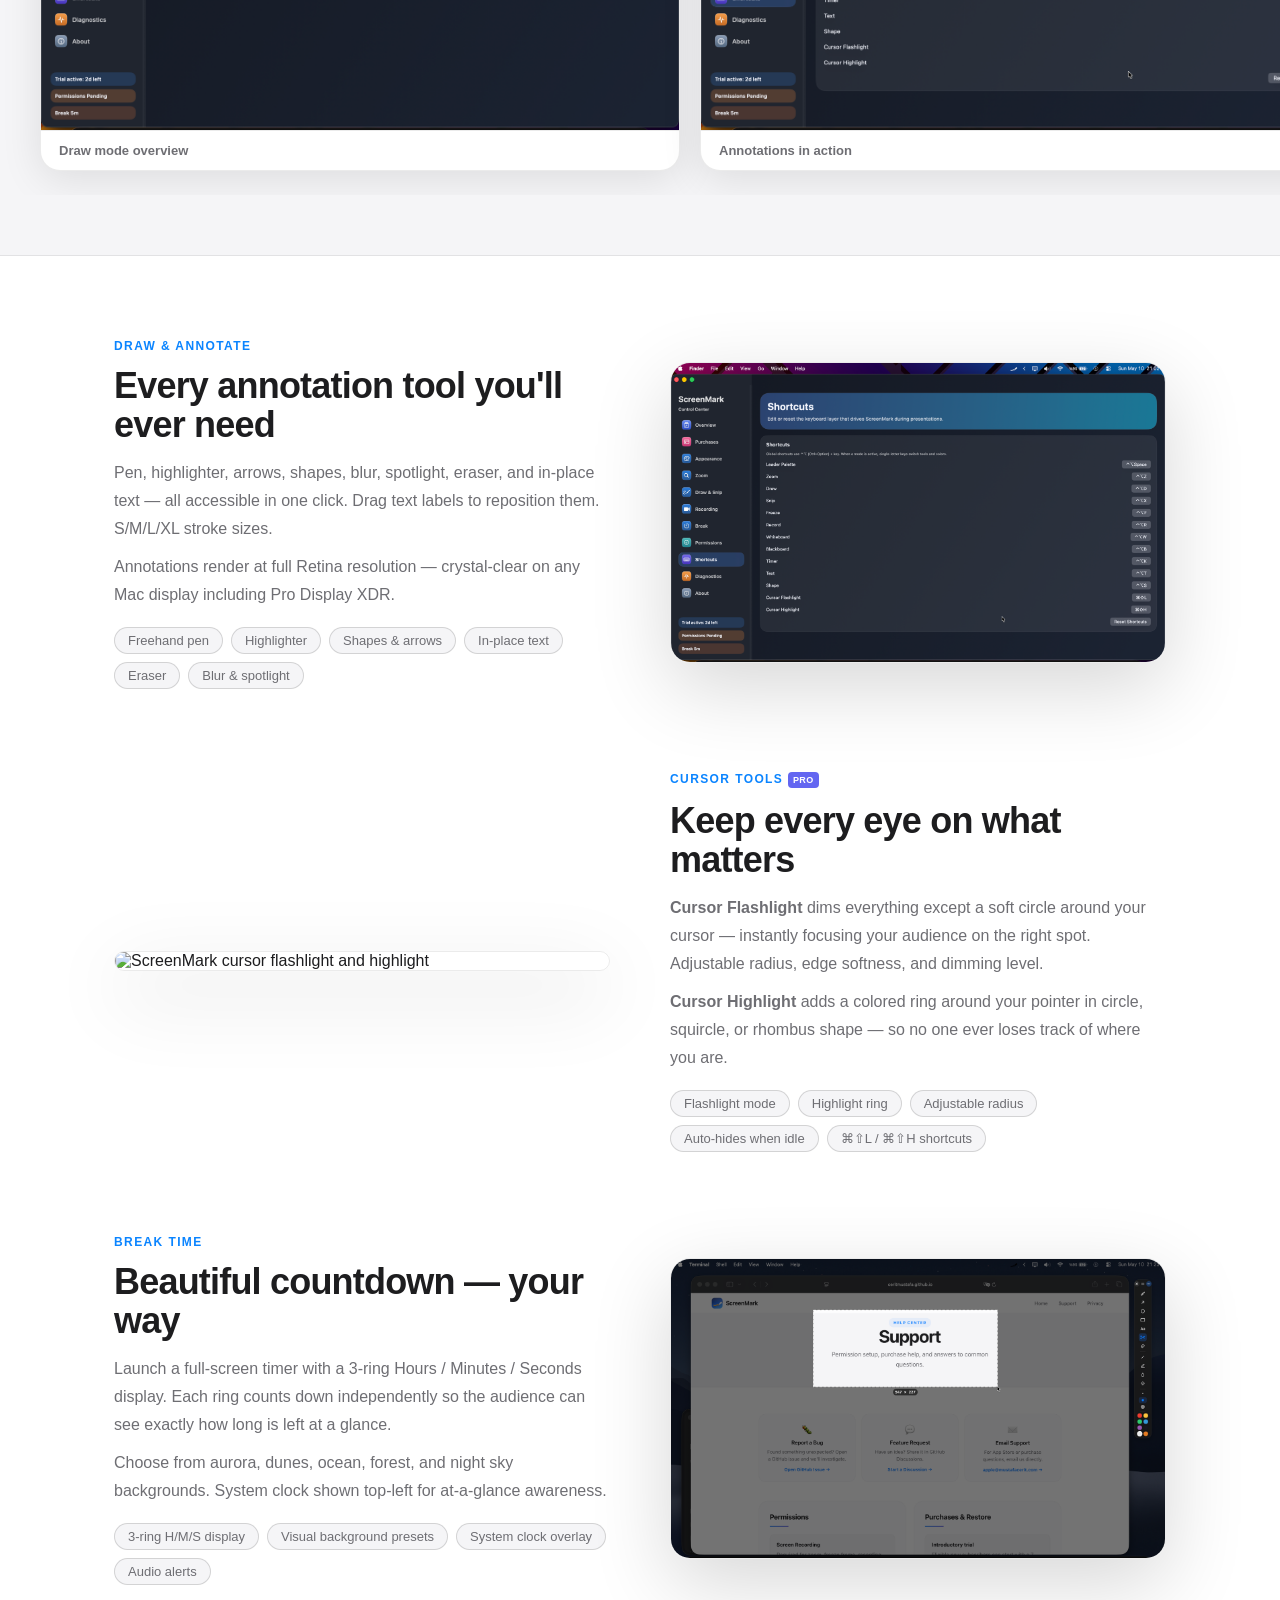
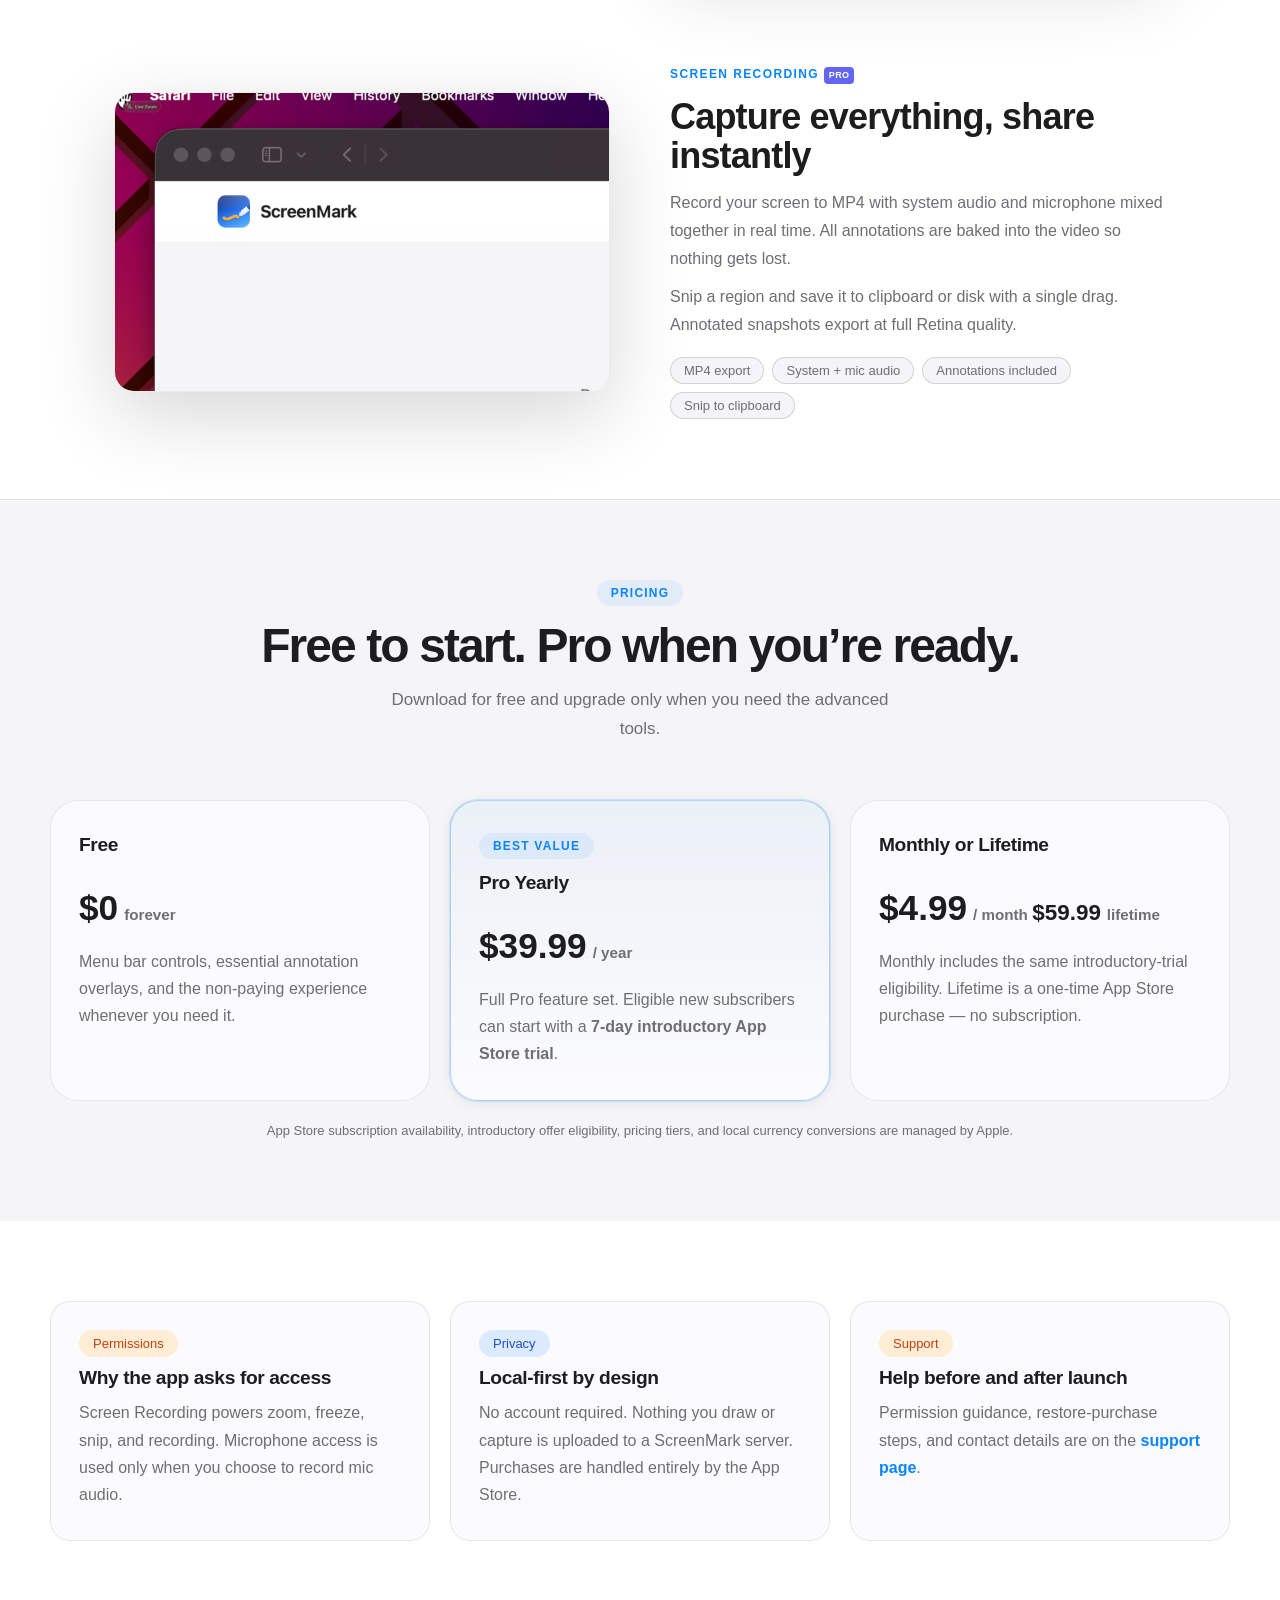
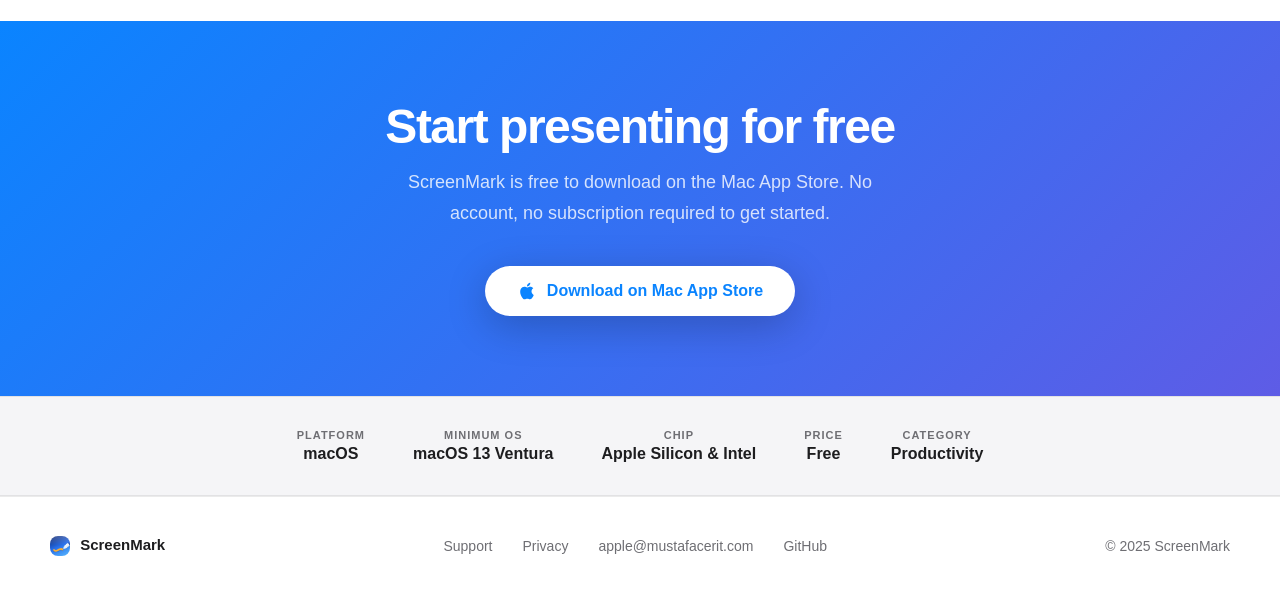
==== commit 22ca362e: "Add real screenshots from app (1470×889 @2x, 6 screens) - ss1: draw mode overview - ss2: annotations" ====
--- a/index.html
+++ b/index.html
@@ -53,7 +53,7 @@
             <div class="macos-dot yellow"></div>
             <div class="macos-dot green"></div>
           </div>
-          <img src="assets/screenshots/ss3.png"
+          <img src="assets/screenshots/ss1.png"
                alt="ScreenMark in use – live annotation overlay on Mac"
                loading="eager">
         </div>
@@ -149,29 +149,29 @@
       </div>
       <div class="gallery-scroll-wrap">
         <div class="gallery-track">
+          <div class="gallery-item" onclick="openLightbox('assets/screenshots/ss1.png')">
+            <img src="assets/screenshots/ss1.png" alt="ScreenMark draw mode overview" loading="lazy">
+            <div class="gallery-caption">Draw mode overview</div>
+          </div>
+          <div class="gallery-item" onclick="openLightbox('assets/screenshots/ss2.png')">
+            <img src="assets/screenshots/ss2.png" alt="ScreenMark annotations in action" loading="lazy">
+            <div class="gallery-caption">Annotations in action</div>
+          </div>
           <div class="gallery-item" onclick="openLightbox('assets/screenshots/ss3.png')">
-            <img src="assets/screenshots/ss3.png" alt="ScreenMark annotation overlay" loading="lazy">
-            <div class="gallery-caption">Live annotation overlay</div>
+            <img src="assets/screenshots/ss3.png" alt="ScreenMark live zoom mode" loading="lazy">
+            <div class="gallery-caption">Live Zoom mode</div>
           </div>
           <div class="gallery-item" onclick="openLightbox('assets/screenshots/ss4.png')">
-            <img src="assets/screenshots/ss4.png" alt="ScreenMark zoom and annotation" loading="lazy">
-            <div class="gallery-caption">Zoom &amp; drawing tools</div>
+            <img src="assets/screenshots/ss4.png" alt="ScreenMark break mode triple-ring timer" loading="lazy">
+            <div class="gallery-caption">Break mode timer</div>
           </div>
           <div class="gallery-item" onclick="openLightbox('assets/screenshots/ss5.png')">
-            <img src="assets/screenshots/ss5.png" alt="ScreenMark whiteboard mode" loading="lazy">
-            <div class="gallery-caption">Whiteboard overlay</div>
+            <img src="assets/screenshots/ss5.png" alt="ScreenMark settings panes" loading="lazy">
+            <div class="gallery-caption">Settings &amp; preferences</div>
           </div>
           <div class="gallery-item" onclick="openLightbox('assets/screenshots/ss6.png')">
-            <img src="assets/screenshots/ss6.png" alt="ScreenMark recording session" loading="lazy">
-            <div class="gallery-caption">Recording session</div>
-          </div>
-          <div class="gallery-item" onclick="openLightbox('assets/screenshots/ss1.png')" style="width:320px">
-            <img src="assets/screenshots/ss1.png" alt="ScreenMark menu bar panel" loading="lazy">
-            <div class="gallery-caption">Menu bar quick access</div>
-          </div>
-          <div class="gallery-item" onclick="openLightbox('assets/screenshots/ss2.png')" style="width:320px">
-            <img src="assets/screenshots/ss2.png" alt="ScreenMark toolbar detail" loading="lazy">
-            <div class="gallery-caption">Toolbar &amp; controls</div>
+            <img src="assets/screenshots/ss6.png" alt="ScreenMark status popover and menu bar" loading="lazy">
+            <div class="gallery-caption">Menu bar &amp; quick controls</div>
           </div>
         </div>
       </div>
@@ -195,7 +195,7 @@
           </div>
         </div>
         <div class="spotlight-visual">
-          <img src="assets/screenshots/ss4.png" alt="ScreenMark annotation tools" data-placeholder="true">
+          <img src="assets/screenshots/ss2.png" alt="ScreenMark draw and annotation tools" data-placeholder="true">
         </div>
       </div>
 
@@ -214,7 +214,7 @@
           </div>
         </div>
         <div class="spotlight-visual">
-          <img src="assets/screenshots/ss3.png" alt="ScreenMark cursor tools" data-placeholder="true">
+          <img src="assets/screenshots/ss3.png" alt="ScreenMark cursor flashlight and highlight" data-placeholder="true">
         </div>
       </div>
 
@@ -232,7 +232,7 @@
           </div>
         </div>
         <div class="spotlight-visual">
-          <img src="assets/screenshots/ss5.png" alt="ScreenMark break time" data-placeholder="true">
+          <img src="assets/screenshots/ss4.png" alt="ScreenMark break mode triple-ring timer" data-placeholder="true">
         </div>
       </div>
 
@@ -250,7 +250,7 @@
           </div>
         </div>
         <div class="spotlight-visual">
-          <img src="assets/screenshots/ss6.png" alt="ScreenMark recording" data-placeholder="true">
+          <img src="assets/screenshots/ss6.png" alt="ScreenMark screen recording and snip" data-placeholder="true">
         </div>
       </div>
     </section>
